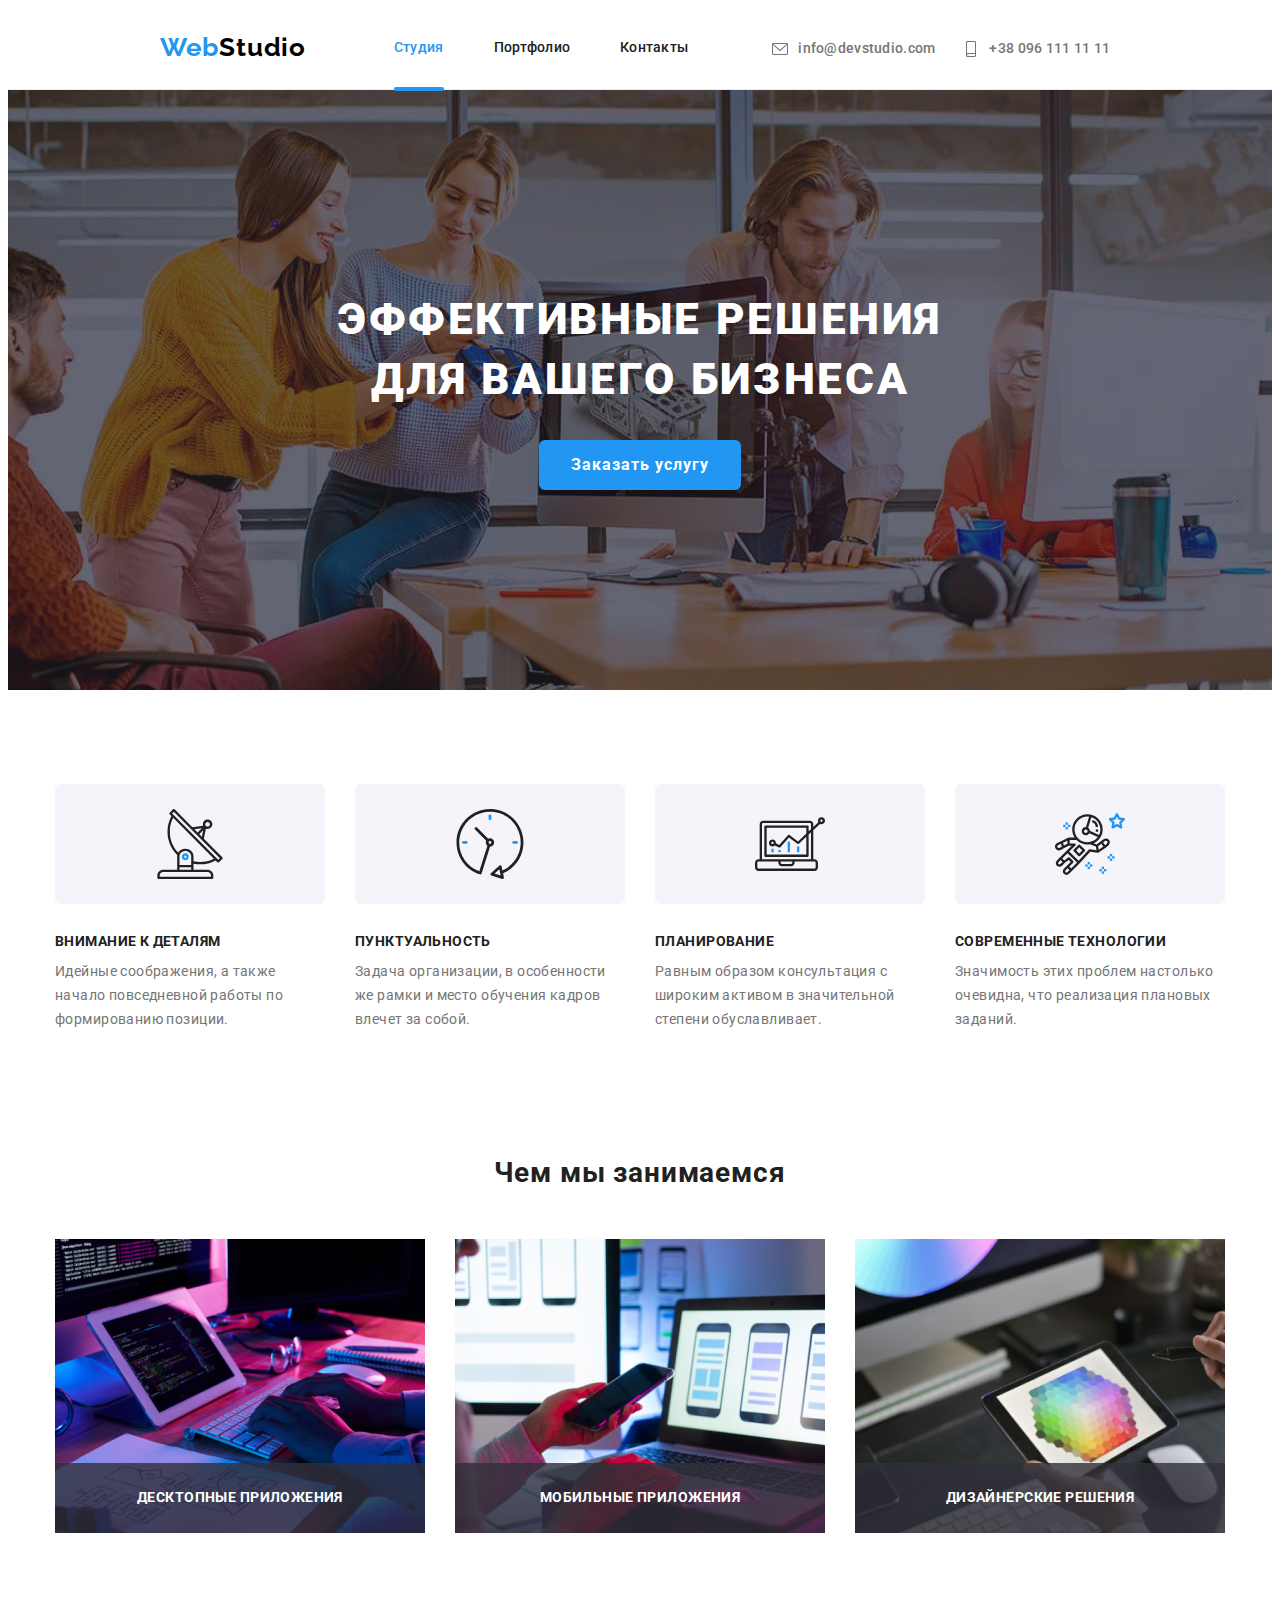
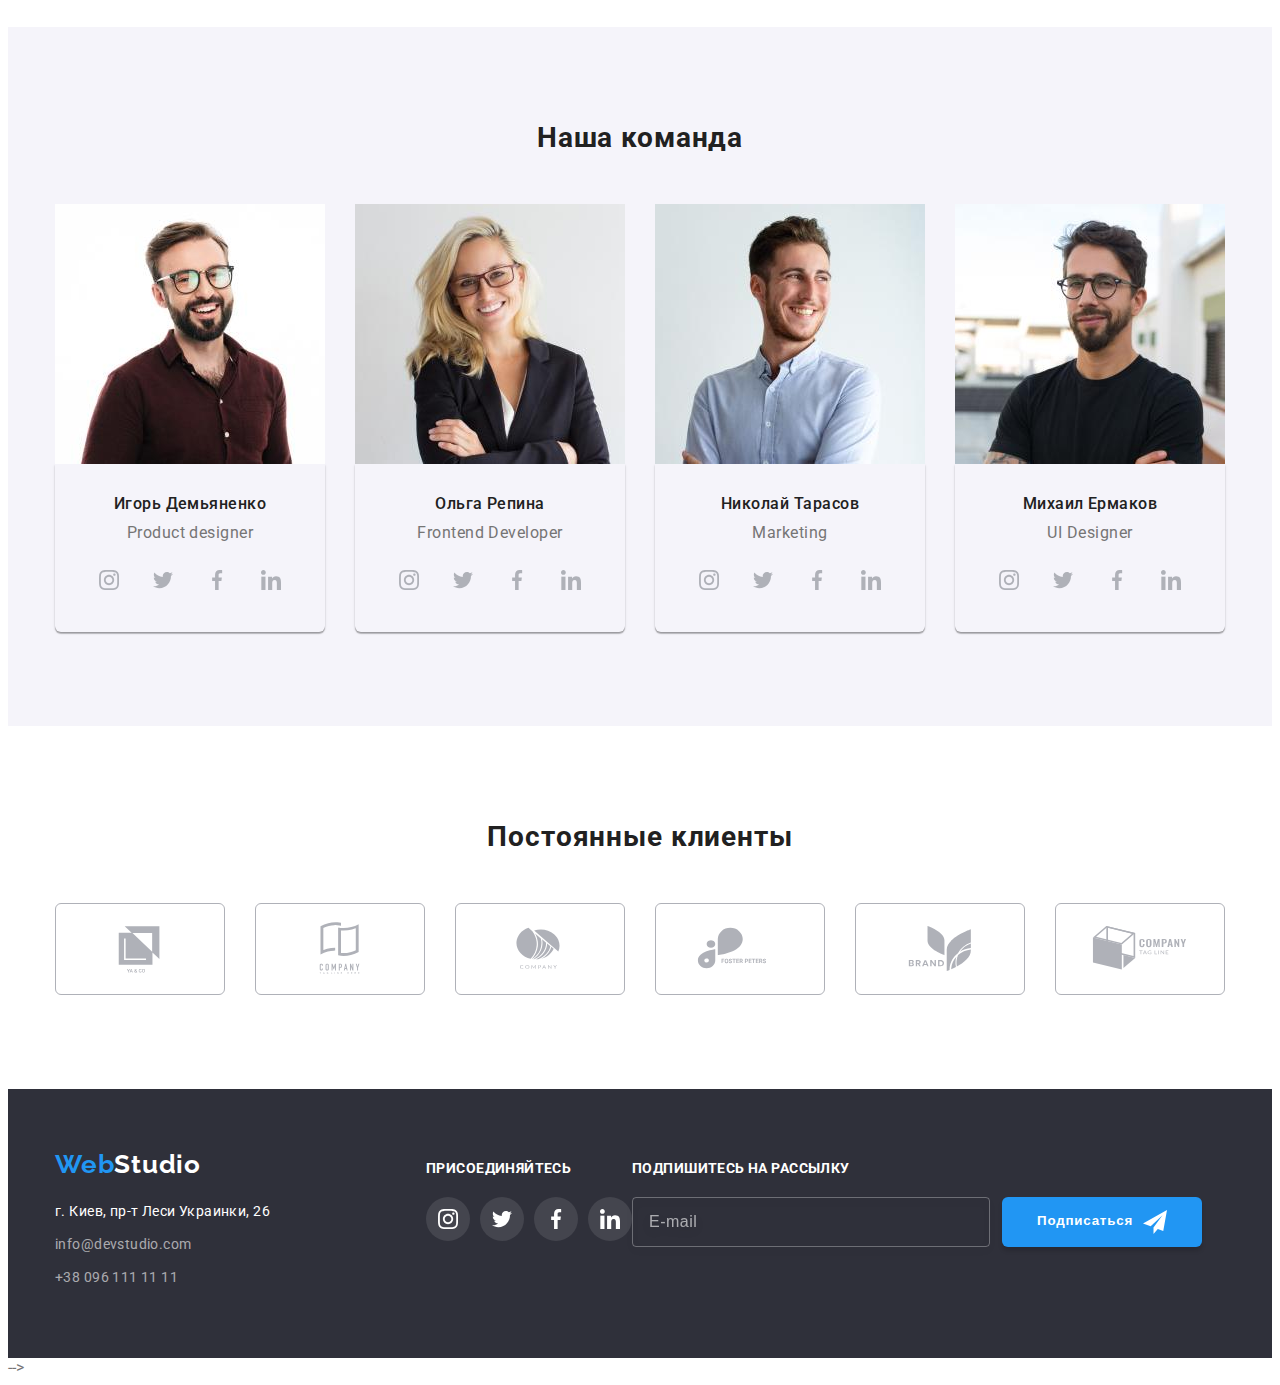
==== index.html @ 28007266 "HW 8" ====
<!DOCTYPE html>
<html lang="ru">

<head>
    <meta charset="UTF-8">
    <meta http-equiv="X-UA-Compatible" content="IE=edge">
    <meta name="viewport" content="width=device-width, initial-scale=1.0">
    
    <link rel="preconnect" href="https://fonts.googleapis.com">
    <link rel="preconnect" href="https://fonts.gstatic.com" crossorigin>
    <link
        href="https://fonts.googleapis.com/css2?family=Raleway:wght@700&family=Roboto:wght@400;500;700;900&display=swap"
        rel="stylesheet">
    <link rel="stylesheet" href="https://cdnjs.cloudflare.com/ajax/libs/modern-normalize/1.1.0/modern-normalize.min.css"
        integrity="sha512-wpPYUAdjBVSE4KJnH1VR1HeZfpl1ub8YT/NKx4PuQ5NmX2tKuGu6U/JRp5y+Y8XG2tV+wKQpNHVUX03MfMFn9Q=="
        crossorigin="anonymous" referrerpolicy="no-referrer" />
    <link rel="stylesheet" href="./css/main.min.css">
    <title>Document</title>
</head>
<body>
    <!--ШАПКА-->
    <header class="header-border">
        <div class="container--mob-header">
            <a href="" class="logo--header logo mobile">Web<span class="logo__studio">Studio</span></a>
            <button class="open-menu-button" type="button">
                <svg class="close-icon" width="40" height="40">
                    <use href="./images/icons.svg#burger-menu"></use>
                </svg></button>
            </button>
            <div class="mob-menu is-hidden">
                <div class="menu-top">
                    <button class="close-menu-button" type="button">
                        <svg class="burger-close" width="40" height="40">
                            <use href="./images/icons.svg#icon-modal-close"></use>
                        </svg></button>
                    <ul class="burger__list">
                        <li class="burger__item">
                            <a href="" class="burger__link">Студия</a>
                        </li>
                        <li class="burger__item">
                            <a href="" class="burger__link">Портфолио</a>
                        </li>
                        <li class="burger__item">
                            <a href="" class="burger__link">Контакты</a>
                        </li>
                    </ul>
                </div>
                <div class="menu-bottom">
                    <ul class="burger__contacts">
                        <li class="">
                            <a href="" class="burger__tel">+38 096 111 11 11</a>
                        </li>
                        <li class="">
                            <a href="" class="burger__mail">info@devstudio.com</a>
                        </li>
                    </ul>
                    <ul class="burger__social__list">
                        <li class="burger__social__item">
                            <a href="" class="burger__social__link">Instagram</a>
                        </li>
                        <li class="burger__social__item">
                            <a href="" class="burger__social__link">Twitter</a>
                        </li>
                        <li class="burger__social__item">
                            <a href="" class="burger__social__link">Facebook</a>
                        </li>
                        <li class="burger__social__item">
                            <a href="" class="burger__social__link">LinkedIn</a>
                        </li>
                    </ul>
                </div>
            </div>
        </div> 
            <div class="container__header">
                <nav class="nav">
                    <a href="" class="logo--header logo">Web<span class="logo__studio">Studio</span></a>
                    <ul class="nav__list">
                        <li class="nav__item">
                            <a href="./index.html" class="nav__link current">Студия</a>
                        </li>
                        <li class="nav__item">
                            <a href="./portfolio.html" class="nav__link">Портфолио</a>
                        </li>
                        <li class="nav__item">
                            <a href="" class="nav__link">Контакты</a>
                        </li>
                    </ul>
                    <div class="nav-right">
                        <ul class="contacts">
                            <li class="contacts__list">
                                <a href="mailto:info@devstudio.com" class="contacts__mail"><svg class="contacts__icon">
                                        <use href="./images/icons.svg#icon-envelope"></use>
                                    </svg>info@devstudio.com
                                </a>
                            <li class="contacts__list"><a href="tel:+380961111111" class="contacts__tel"><svg class="contacts__icon" width="14" height="14">
                                        <use href="./images/icons.svg#icon-smartphone"></use>
                                    </svg>+38 096 111 11 11</a>
                            </li>
                        </ul>
                    </div>
                </nav>
            </div>
           
    </header>
    <main>
        <!--ГЕРОЙ-->
        <section class="hero__section">
            <div class="container">
                <h1 class="hero__title">Эффективные решения
                    для вашего бизнеса</h1>
                <button type="button" class="button__hero button" data-modal-open>Заказать услугу</button>
            </div>
        </section>
        <!--КАК МЫ РАБОТАЕМ-->
        <section class="section">
            <div class="container">
                <h2 class="hidden">Как мы работаем</h2>
                <ul class="features__list">
                    <li class="features__item">
                        <p class="features__icon-block">
                            <svg class="features__icon" width="70" height="70">
                                <use href="./images/icons.svg#icon-antenna-1"></use>
                            </svg>
                        </p>
                        <h3 class="features__title">Внимание к деталям</h3>
                        <p class="features__paragraph">Идейные соображения, а также начало повседневной работы по
                            формированию позиции.
                        </p>
                    </li>
                    <li class="features__item">
                        <p class="features__icon-block">
                            <svg class="features__icon" width="70" height="70">
                                <use href="./images/icons.svg#icon-clock-1"></use>
                            </svg>
                        </p>
                        <h3 class="features__title">Пунктуальность</h3>
                        <p class="features__paragraph">Задача организации, в особенности же рамки и место обучения кадров
                            влечет за
                            собой.</p>
                    </li>
                    <li class="features__item">
                        <p class="features__icon-block">
                            <svg class="features__icon" width="70" height="70">
                                <use href="./images/icons.svg#icon-lap-top"></use>
                            </svg>
                        </p>
                        <h3 class="features__title">Планирование</h3>
                        <p class="features__paragraph">Равным образом консультация с широким активом в значительной
                            степени
                            обуславливает.</p>
                    </li>
                    <li class="features__item">
                        <p class="features__icon-block">
                            <svg class="features__icon" width="70" height="70">
                                <use href="./images/icons.svg#icon-astronaut-1"></use>
                            </svg>
                        </p>
                        <h3 class="features__title">Современные ТЕХНОЛОГИИ</h3>
                        <p class="features__paragraph">Значимость этих проблем настолько очевидна, что реализация
                            плановых заданий.</p>
                    </li>
                </ul>
            </div>
        </section>
        <!--ЧЕМ МЫ ЗАНИМАЕМСЯ-->
        <section class="examples__section">
            <div class="container">
                <h2 class="main__title">Чем мы занимаемся</h2>
                <ul class="examples">
                    <li class="examples__item">
                        <div class="examples__pic-div">
                            <img class="img" width="370" height="294" 
                                src="./images/box1.jpg" alt="Картинка планшета">
                            <div class="examples__overlay">
                                <p class="examples__text">Десктопные приложения</p>
                            </div>
                        </div>
                    </li>
                    <li class="examples__item">
                        <div class="examples__pic-div">
                            <img width="370" height="294" class="img" src="./images/box2.jpg" alt="Картинка ноутбука">
                            <div class="examples__overlay">
                                <p class="examples__text">Мобильные приложения</p>
                            </div>
                        </div>
                    </li>
                    <li class="examples__item">
                        <div class="examples__pic-div">
                            <img width="370" height="294" class="img" src="./images/box3.jpg"
                                alt="Картинка планшета в руках">
                            <div class="examples__overlay">
                                <p class="examples__text">Дизайнерские решения</p>
                            </div>
                        </div>
                    </li>
                </ul>
            </div>
        </section>
        <!--НАША КОМАНДА-->
        <section class="our-team section">
            <div class="container">
                <h2 class="main__title">Наша команда</h2>
                <ul class="team__list">
                    <li class="team-item">
                        <img srcset="./images/team1_1x.jpg 1x, 
                                    ./images/team1_2x.jpg 2x"
                        src="./images/team1_1x.jpg"  alt="Игорь_Демьяненко" width=270 height="260">
                        <div class="border-main">
                            <h3 class="names">Игорь Демьяненко</h3>
                            <p class="responsibilities" lang="en">Product designer</p>
                            <ul class="social-icons__list">
                                <li class="social__item">
                                    <a href="" class="social__link">
                                        <svg class="social__icon" width="20" height="20">
                                            <use href="./images/icons.svg#icon-instagram1"></use>
                                        </svg>
                                    </a>
                                </li>
                                <li class="social__item">
                                    <a href="" class="social__link">
                                        <svg class="social__icon" width="20" height="20">
                                            <use href="./images/icons.svg#icon-twitter-1"></use>
                                        </svg>
                                    </a>
                                </li>
                                <li class="social__item">
                                    <a href="" class="social__link">
                                        <svg class="social__icon" width="20" height="20">
                                            <use href="./images/icons.svg#icon-facebook-1"></use>
                                        </svg>
                                    </a>
                                </li>
                                <li class="social__item">
                                    <a href="" class="social__link">
                                        <svg class="social__icon" width="20" height="20">
                                            <use href="./images/icons.svg#icon-linkedin-1"></use>
                                        </svg>
                                    </a>
                                </li>
                            </ul>
                        </div>
                    </li>
                    <li class="team-item">
                        <img  srcset="./images/team2_1x.jpg 1x, 
                                    ./images/team2_2x.jpg 2x"
                        src="./images/team2_1x.jpg" class="img" alt="Ольга_Репина" width=270 height="260">
                        <div class="border-main">
                            <h3 class="names">Ольга Репина</h3>
                            <p class="responsibilities" lang="en">Frontend Developer</p>
                            <ul class="social-icons__list">
                                <li class="social__item">
                                    <a href="" class="social__link">
                                        <svg class="social__icon" width="20" height="20">
                                            <use href="./images/icons.svg#icon-instagram1"></use>
                                        </svg>
                                    </a>
                                </li>
                                <li class="social__item">
                                    <a href="" class="social__link">
                                        <svg class="social__icon" width="20" height="20">
                                            <use href="./images/icons.svg#icon-twitter-1"></use>
                                        </svg>
                                    </a>
                                </li>
                                <li class="social__item">
                                    <a href="" class="social__link">
                                        <svg class="social__icon" width="20" height="20">
                                            <use href="./images/icons.svg#icon-facebook-1"></use>
                                        </svg>
                                    </a>
                                </li>
                                <li class="social__item">
                                    <a href="" class="social__link">
                                        <svg class="social__icon" width="20" height="20">
                                            <use href="./images/icons.svg#icon-linkedin-1"></use>
                                        </svg>
                                    </a>
                                </li>
                            </ul>
                        </div>
                    </li>
                    <li class="team-item">
                        <img  srcset="./images/team3_1x.jpg 1x, 
                                    ./images/team3_2x.jpg 2x"
                        src="./images/team3_1x.jpg" class="img" alt="Николай_Тарасов" width=270 height="260">
                        <div class="border-main">
                            <h3 class="names">Николай Тарасов</h3>
                            <p class="responsibilities" lang="en">Marketing</p>
                            <ul class="social-icons__list">
                                <li class="social__item">
                                    <a href="" class="social__link">
                                        <svg class="social__icon" width="20" height="20">
                                            <use href="./images/icons.svg#icon-instagram1"></use>
                                        </svg>
                                    </a>
                                </li>
                                <li class="social__item">
                                    <a href="" class="social__link">
                                        <svg class="social__icon" width="20" height="20">
                                            <use href="./images/icons.svg#icon-twitter-1"></use>
                                        </svg>
                                    </a>
                                </li>
                                <li class="social__item">
                                    <a href="" class="social__link">
                                        <svg class="social__icon" width="20" height="20">
                                            <use href="./images/icons.svg#icon-facebook-1"></use>
                                        </svg>
                                    </a>
                                </li>
                                <li class="social__item">
                                    <a href="" class="social__link">
                                        <svg class="social__icon" width="20" height="20">
                                            <use href="./images/icons.svg#icon-linkedin-1"></use>
                                        </svg>
                                    </a>
                                </li>
                            </ul>
                        </div>
                    </li>
                    <li class="team-item">
                        <img  srcset="./images/team4_1x.jpg 1x, 
                                    ./images/team4_2x.jpg 2x"
                        src="./images/team4_1x.jpg" alt="Михаил_Ермаков" width=270 height="260" class="img">
                        <div class="border-main">
                            <h3 class="names">Михаил Ермаков</h3>
                            <p class="responsibilities" lang="en"> UI Designer</p>
                            <ul class="social-icons__list">
                                <li class="social__item">
                                    <a href="" class="social__link">
                                        <svg class="social__icon" width="20" height="20">
                                            <use href="./images/icons.svg#icon-instagram1"></use>
                                        </svg>
                                    </a>
                                </li>
                                <li class="social__item">
                                    <a href="" class="social__link">
                                        <svg class="social__icon" width="20" height="20">
                                            <use href="./images/icons.svg#icon-twitter-1"></use>
                                        </svg>
                                    </a>
                                </li>
                                <li class="social__item">
                                    <a href="" class="social__link">
                                        <svg class="social__icon" width="20" height="20">
                                            <use href="./images/icons.svg#icon-facebook-1"></use>
                                        </svg>
                                    </a>
                                </li>
                                <li class="social__item">
                                    <a href="" class="social__link">
                                        <svg class="social__icon" width="20" height="20">
                                            <use href="./images/icons.svg#icon-linkedin-1"></use>
                                        </svg>
                                    </a>
                                </li>
                            </ul>
                        </div>
                    </li>
                </ul>
            </div>
        </section>
        <section class="section">
            <div class="container">
                <h2 class="main__title">Постоянные клиенты</h2>
                <ul class="clients">
                    <li class="clients__item">
                        <a href="" class="clients__link">
                            <svg class="social__icon" width="106" height="60">
                                <use href="./images/icons.svg#icon-logo1"></use>
                            </svg>
                        </a>
                    </li>
                    <li class="clients__item">
                        <a href="" class="clients__link">
                            <svg class="social__icon" width="106" height="60">
                                <use href="./images/icons.svg#icon-logo2"></use>
                            </svg>
                        </a>
                    </li>
                    <li class="clients__item">
                        <a href="" class="clients__link">
                            <svg class="social__icon" width="106" height="60">
                                <use href="./images/icons.svg#icon-logo3"></use>
                            </svg>
                        </a>
                    </li>
                    <li class="clients__item">
                        <a href="" class="clients__link">
                            <svg class="social__icon" width="106" height="60">
                                <use href="./images/icons.svg#icon-logo4"></use>
                            </svg>
                        </a>
                    </li>
                    <li class="clients__item">
                        <a href="" class="clients__link">
                            <svg class="social__icon" width="106" height="60">
                                <use href="./images/icons.svg#icon-logo5"></use>
                            </svg>
                        </a>
                    </li>
                    <li class="clients__item">
                        <a href="" class="clients__link">
                            <svg class="social__icon" width="106" height="60">
                                <use href="./images/icons.svg#icon-logo6"></use>
                            </svg>
                        </a>
                    </li>
                </ul>
            </div>
        </section>
            
    </main>
    <!--ПОДВАЛ-->
    <footer class="footer ">
        <section class="container--footer container">
            <div class="footer__wrap--all">
                <div class="footer__wrap--left">
                    <div class="container-footer-left">
                        <a href="" class="logo logo-foot-main">Web<span class="logo__studio--footer ">Studio</span></a>
                        <address>
                            <ul>
                                <li class="contacts--footer"><a href="https://goo.gl/maps/7hmKTm9yFbBLXRid7" class="address">г.
                                        Киев, пр-т Леси Украинки,
                                        26</a></li>
                                <li class="contacts--footer"><a href="mailto:info@devstudio.com"
                                        class="contacts__link--footer">info@devstudio.com</a><br></li>
                                <li class="contacts--footer"><a href="tel:+380961111111" class="contacts__link--footer">+38 096 111 11
                                        11</a></li>
                            </ul>
                        </address>
                    </div>
                    <div class="container-footer-socials">
                        <p class="footer__join">Присоединяйтесь</p>
                        <ul class="social-icons__list">
                            <li class="social__item">
                                <a href="" class="social__link social__link--footer">
                                    <svg class="social__icon" width="20" height="20">
                                        <use href="./images/icons.svg#icon-instagram1"></use>
                                    </svg>
                                </a>
                            </li>
                            <li class="social__item">
                                <a href="" class="social__link social__link--footer">
                                    <svg class="social__icon" width="20" height="20">
                                        <use href="./images/icons.svg#icon-twitter-1"></use>
                                    </svg>
                                </a>
                            </li>
                            <li class="social__item">
                                <a href="" class="social__link social__link--footer">
                                    <svg class="social__icon" width="20" height="20">
                                        <use href="./images/icons.svg#icon-facebook-1"></use>
                                    </svg>
                                </a>
                            </li>
                            <li class="social__item">
                                <a href="" class="social__link social__link--footer">
                                    <svg class="social__icon" width="20" height="20">
                                        <use href="./images/icons.svg#icon-linkedin-1"></use>
                                    </svg>
                                </a>
                            </li>
                        </ul>
                    </div>
                </div>
                <div class="subscribe">
                    <p class="footer__join">Подпишитесь на рассылку</p>
                    <div class="subscribe__wrap">
                        <label for="subscribe-mail" class="subscribe-label"></label>
                        <form action="#" class="subscribe-form">
                            <input type="email" class="subscribe__input" name="subscribe-mail" placeholder="E-mail">
                        </form>
                        <button type="submit" class="button--subscribe">Подписаться<svg class="subscribe__icon" width="24" height="24">
                                <use href="./images/icons.svg#icon-plane"></use>
                            </svg></button>
                    </div>
                </div>
            </div>
        </section>
    </footer>
                                                <!-- MODAL WINDOW -->
    <!-- <div class="backdrop is-hidden" data-modal>
        <div class="modal">
            <button type="button" class="modal-close" data-modal-close>
                <svg class="close-icon" width="18" height="18">
                    <use href="./images/icons.svg#icon-modal-close"></use>
                </svg>  
            </button>
            <p class="modal__title">Оставьте свои данные, мы вам перезвоним</p>
            <form action="#" class="modal-form">
                <div class="form-field">
                    <label for="user-name" class="form__input__text">Имя</label>
                    <div class="form__input-wrap">
                        <input type="text" name="user-name" class="form__input" id="user-name">
                        <svg class="form__icon-name" width="18" height="18">
                            <use href="./images/icons.svg#icon-person"></use>
                        </svg>
                    </div>
                </div>
                <div class="form-field">
                    <label for="user-mail" class="form__input__text">Телефон</label>
                    <div class="form__input-wrap">
                        <input type="text" name="user-mail" class="form__input" id="user-mail">
                        <svg class="form__icon-name" width="18" height="18">
                            <use href="./images/icons.svg#icon-phone"></use>
                        </svg>
                    </div>
                </div>
                <div class="form-field">
                    <label for="user-tel" class="form__input__text">Почта</label>
                    <div class="form__input-wrap">
                        <input type="tel" name="user-tel" class="form__input" id="user-tel">
                        <svg class="form__icon-name" width="18" height="18">
                            <use href="./images/icons.svg#icon-mail"></use>
                        </svg>
                    </div>
                </div>
                <div class="comments">
                    <label for="user-text" class="form__input__text">Комментарий</label>
                    <textarea name="user-text" placeholder="Введите текст" class="form__textarea" id="user-text"></textarea>
                </div>
                    <div class="checkbox__wrap">
                        <input type="checkbox" name="terms & conditions" id="checkbox" class="checkbox">
                        <label for="checkbox" class="checkbox__text"><span>
                            <svg class="icon-checked" width="16" height="15">
                                <use href="./images/icons.svg#checked-vectr"></use>
                            </svg>
                        </span>Соглашаюсь с рассылкой и принимаю &nbsp;<a href="" class="checkbox__link">Условия договора</a>
                        </label>
                    </div>
                <button type="submit" class="button button--modal">Отправить</button>
            </form>
        </div>
    </div>
    <script src="./js/modal.js"></script> -->
    <script src="./js/menu.js"></script> -->
</body>
</html>
---- css/main.min.css ----
:root{--primary-text-color: #757575;--secondary-text-color: #212121;--accent-text-color: #2196f3;--title-text-color: #ffffff;--bgc-portfolio-cards: rgba(33, 150, 243, 0.9);--overlay-bgc: rgba(47, 48, 58, 0.8);--secondary-background-color: #f5f4fa;--third-background-color: #2f303a;--icon-fill-main: #afb1b8;--cubic-bezier: cubic-bezier(0.4, 0, 0.2, 1);--box-shadow: 0px 4px 4px rgba(0, 0, 0, 0.25);--box-shadow-long: 0px 1px 3px rgba(0, 0, 0, 0.12), 0px 1px 1px rgba(0, 0, 0, 0.14), 0px 2px 1px rgba(0, 0, 0, 0.2);--box-shadow-pf-card: 0px 1px 1px rgba(0, 0, 0, 0.12), 0px 4px 4px rgba(0, 0, 0, 0.06), 1px 4px 6px rgba(0, 0, 0, 0.16);--transition-time: 250ms}html{box-sizing:border-box}*,*::before,*::after{box-sizing:inherit}.list{list-style:none;text-decoration:none}h1,h2,h3,h4,h5,h6,p{margin:0 0}ul{margin:0;padding:0;list-style:none}.button{cursor:pointer}img{display:block;width:100%;height:auto}address{font-style:normal;text-decoration:none}.hidden{position:absolute;width:1px;height:1px;margin:-1px;border:0;padding:0;white-space:nowrap;-webkit-clip-path:inset(100%);clip-path:inset(100%);clip:rect(0 0 0 0);overflow:hidden}body{font-family:"roboto",sans-serif;background-color:var(--background-color);color:var(--primary-text-color)}@media screen and (min-width: 320px)and (max-width: 1199px){.section{padding:60px 0}}@media screen and (min-width: 1200px){.section{padding-top:94px;padding-bottom:94px}}.current{color:var(--accent-text-color)}.current::after{content:"";width:100%;height:4px;position:absolute;background-color:var(--accent-text-color);border-radius:5px;left:0;bottom:-3px}.border-main{padding:30px 32px;background-color:var(--background-color);border-radius:0 0 6px 6px;box-shadow:var(--box-shadow-long)}.is-hidden{visibility:hidden;opacity:0;pointer-events:none}.main__title{font-size:28px;line-height:33px;letter-spacing:.03em;font-weight:700;margin-bottom:50px;color:var(--secondary-text-color);text-align:center}.logo{display:inline-block;margin-left:0px;color:var(--accent-text-color);text-decoration:none;font-family:Raleway;font-size:26px;line-height:1.19;letter-spacing:.03em;font-weight:700}@media screen and (min-width: 320px)and (max-width: 1200px){.logo{font-size:24px;line-height:1.16;letter-spacing:.03em;font-weight:700}}.logo-studio{color:#000;transition:color var(--transition-time) var(--cubic-bezier)}.logo--header{padding-top:24px;padding-bottom:25px;margin-right:88px}.logo__studio{color:#000;transition:color var(--transition-time) var(--cubic-bezier)}.logo__studio:hover,.logo__studio:active{color:var(--accent-text-color)}.logo__studio--footer{color:var(--title-text-color);transition:color var(--transition-time) var(--cubic-bezier)}.logo__studio--footer:hover,.logo__studio--footer:focus{color:var(--accent-text-color)}.logo-foot-main{margin-bottom:20px}.container,.container--footer{margin:0 auto;padding:0 15px}@media screen and (min-width: 320px)and (max-width: 767px){.container,.container--footer{width:100%}}@media screen and (min-width: 480px){.container,.container--footer{width:480px}}@media screen and (min-width: 768px)and (max-width: 1199px){.container,.container--footer{width:738px}}@media screen and (min-width: 1200px){.container,.container--footer{width:1200px}}@media screen and (min-width: 1200px){.container--footer{display:flex;align-items:baseline;margin:0 auto;text-align:baseline}}.container--mob-header{padding:0 15px;display:flex;justify-content:space-between}@media screen and (min-width: 767px){.container--mob-header{display:none}}.container__header{padding:0 15px}@media screen and (min-width: 320px){.container__header{width:100%}}@media screen and (min-width: 768px){.container__header{width:738px}}@media screen and (min-width: 1200px){.container__header{width:1200px}}.button{display:inline-block;font-family:inherit;font-size:16px;display:flex;align-items:center;text-align:center;letter-spacing:.06em;border:none}.button__hero{border-radius:6px;font-weight:700;line-height:1.87;padding:10px 32px;display:inline-block;text-align:center;color:var(--title-text-color);background-color:var(--accent-text-color);box-shadow:0px 4px 4px rgba(0,0,0,.15)}.button__filter{border-radius:4px;color:var(--secondary-text-color);background-color:var(--secondary-background-color);font-weight:500;font-size:16px;line-height:1.62;text-align:center;letter-spacing:.03em;padding:6px 22px;width:auto;transition:color var(--transition-time) var(--cubic-bezier),background-color var(--transition-time) var(--cubic-bezier),box-shadow var(--transition-time) var(--cubic-bezier)}.button__filter:hover,.button__filter:focus{color:var(--title-text-color);background-color:var(--accent-text-color);box-shadow:var(--box-shadow)}.filter__current{color:var(--title-text-color);background-color:var(--accent-text-color);box-shadow:var(--box-shadow)}.filter__margins{margin-left:8px}.filter__margins:first-child{margin-left:0}.btn{display:inline-block}.button--modal{display:block;margin:0 auto;border-radius:6px;font-weight:700;line-height:1.87;padding:10px 54px;color:var(--title-text-color);background-color:var(--accent-text-color);box-shadow:0px 4px 4px rgba(0,0,0,.15)}.button--subscribe{display:flex;justify-content:center;align-items:center;cursor:pointer;width:200px;height:50px;border-radius:6px;font-weight:700;line-height:1.87;padding:auto auto;vertical-align:center;color:var(--title-text-color);background-color:var(--accent-text-color);letter-spacing:.06em;border:none;box-shadow:0px 4px 4px rgba(0,0,0,.15)}@media screen and (min-width: 320px)and (max-width: 1199px){.button--subscribe{margin:0 auto}}.close-menu-button{position:absolute;top:14px;right:14px;width:40px;height:40px;border:none;background-color:transparent;display:flex;align-items:center;justify-content:center;transition:fill var(--transition-time) var(--cubic-bezier)}.close-menu-button:hover,.close-menu-button:focus{fill:var(--accent-text-color);cursor:pointer}.open-menu-button{margin-left:auto;border:none;background-color:transparent}@media screen and (min-width: 767px){.open-menu-button{display:none}}.open-menu-button :hover,.open-menu-button :focus{fill:var(--accent-text-color);cursor:pointer}.social-icons__list{display:flex;justify-content:center}.social__item{width:44px;height:44px}.social__item+.social__item{margin-left:10px}.social__icon{fill:currentColor}.social__link{width:100%;height:100%;border-radius:50%;display:flex;align-items:center;justify-content:center;color:var(--icon-fill-main);transition:color var(--transition-time) var(--cubic-bezier),background-color var(--transition-time) var(--cubic-bezier)}.social__link:hover,.social__link:focus{background-color:var(--accent-text-color);color:var(--title-text-color)}.social__link--footer{color:var(--title-text-color);background-color:rgba(255,255,255,.1)}@media screen and (min-width: 1200px){.contacts{display:flex;align-items:center}}.contacts__list{display:flex;flex-direction:row}.contacts__mail,.contacts__tel{font-size:14px;line-height:1.16;letter-spacing:.02em;font-weight:500;color:var(--primary-text-color);text-decoration:none;transition:color var(--transition-time) var(--cubic-bezier)}.contacts__mail:hover,.contacts__mail:focus,.contacts__tel:hover,.contacts__tel:focus{color:var(--accent-text-color)}.contacts__mail{padding-bottom:10px;padding-top:20px}@media screen and (min-width: 1200px){.contacts__mail{padding:32px 0;margin-right:30px}}.contacts__tel{padding-bottom:18px;margin-left:-2px}@media screen and (min-width: 1200px){.contacts__tel{padding:32px 0;margin-right:10px;padding:32px 0}}.contacts__icon{width:16px;height:16px;display:inline-block;vertical-align:middle;fill:currentColor;margin-right:10px}.contacts__link--footer{display:inline-block;font-weight:400;color:rgba(255,255,255,.6);font-size:14px;line-height:1.71;letter-spacing:.03em;text-decoration:none;transition:color var(--transition-time) var(--cubic-bezier)}.contacts__link--footer:hover,.contacts__link--footer:focus{color:var(--accent-text-color)}@media screen and (min-width: 320px)and (max-width: 1199px){.contacts__link--footer{margin-bottom:8px}}@media screen and (min-width: 1200px){.contacts--footer{max-width:231px;margin-bottom:9px}.contacts--footer :last-child{margin-bottom:0}}.form-field{margin-bottom:10px}.form__input-wrap{position:relative}.form__input{padding-left:42px;width:100%;height:40px;outline:none;border:1px solid rgba(33,33,33,.2);border-radius:4px;background-color:transparent;transition:border-color var(--transition-time) var(--cubic-bezier)}.form__input:focus,.form__input:hover{border-color:var(--accent-text-color);cursor:pointer}.form__input:focus+.form__icon-name,.form__input:hover+.form__icon-name{fill:var(--accent-text-color)}.form__icon-name{position:absolute;top:50%;transform:translateY(-50%);left:12px;transition:fill var(--transition-time) var(--cubic-bezier)}.form__input__text{display:block;margin-bottom:4px;color:var(--primary-text-color);font-size:12px;line-height:1.16;letter-spacing:.01em}.form__textarea{width:100%;height:120px;outline:none;border:1px solid rgba(33,33,33,.2);border-radius:4px;padding:12px 16px;resize:none;background-color:transparent;transition:border-color var(--transition-time) var(--cubic-bezier)}.form__textarea:focus,.form__textarea:hover{border-color:var(--accent-text-color);cursor:pointer}.form__textarea::-moz-placeholder{color:rgba(117,117,117,.5);font-size:12px;line-height:1.16;letter-spacing:.01em;color:rgba(117,117,117,.5)}.form__textarea:-ms-input-placeholder{color:rgba(117,117,117,.5);font-size:12px;line-height:1.16;letter-spacing:.01em;color:rgba(117,117,117,.5)}.form__textarea::placeholder{color:rgba(117,117,117,.5);font-size:12px;line-height:1.16;letter-spacing:.01em;color:rgba(117,117,117,.5)}.nav{display:flex;justify-content:center;font-size:14px;line-height:1.14;letter-spacing:.02em;font-weight:500}@media screen and (max-width: 768px){.nav{display:none}}.header-border{border-bottom:1px solid #ececec}@media screen and (min-width: 767px){.header-border{display:flex;justify-content:center}}.nav__list{display:flex;padding-left:0px}.nav__item{color:var(--secondary-text-color);margin-right:50px}.nav__item:last-child{margin-right:0}.nav__item:hover,.nav__item:focus{color:var(--accent-text-color)}.nav__link{position:relative;display:inline-block;padding-top:32px;padding-bottom:32px;color:var(--secondary-text-color);text-decoration:none;transition:color var(--transition-time) var(--cubic-bezier)}.nav__link:hover,.nav__link:focus{color:var(--accent-text-color)}.nav__link.current{color:var(--accent-text-color)}@media screen and (min-width: 767px){.logo--header.logo.mobile{display:none}}.nav-right{margin-left:84px;min-width:-webkit-fit-content;min-width:-moz-fit-content;min-width:fit-content}.hero__section{margin:0 auto;text-align:center;background-repeat:no-repeat;background-size:cover;background-position:center;background-color:var(--third-background-color)}@media screen and (min-width: 320px){.hero__section{background-image:linear-gradient(rgba(47, 48, 58, 0.4), rgba(47, 48, 58, 0.4)),url(/images/hero-mob-1x.jpg);padding-top:118px;padding-bottom:118px}}@media screen and (min-width: 768px){.hero__section{background-image:linear-gradient(rgba(47, 48, 58, 0.4), rgba(47, 48, 58, 0.4)),url(/images/hero-tab-1x.jpg);padding-top:118px;padding-bottom:118px}}@media screen and (min-width: 1200px){.hero__section{background-image:linear-gradient(rgba(47, 48, 58, 0.4), rgba(47, 48, 58, 0.4)),url(/images/hero-picture.jpg);max-width:1600px;padding-top:200px;padding-bottom:200px}}.hero__title{display:block;margin-top:0;margin-bottom:30px;margin-right:auto;margin-left:auto;text-align:center;color:var(--title-text-color);text-transform:uppercase}@media screen and (min-width: 320px){.hero__title{font-size:26px;line-height:1.61;letter-spacing:.06em;font-weight:900;max-width:360px}}@media screen and (min-width: 1200px){.hero__title{font-size:44px;line-height:1.36;letter-spacing:.06em;font-weight:900;max-width:696px}}.examples__section{padding-bottom:94px}@media screen and (max-width: 1199px){.examples__section{display:none}}.examples{display:flex;padding-left:0}.examples__item{margin-left:30px}.examples__item:first-child{margin-left:0}.examples__pic-div{position:relative;overflow:hidden}.examples__overlay{position:absolute;bottom:0;display:flex;width:100%;height:70px;justify-content:center;align-items:center;background-color:var(--overlay-bgc)}.examples__text{color:var(--title-text-color);font-weight:700;font-size:14px;line-height:1.14;text-align:center;letter-spacing:.03em;text-transform:uppercase}.footer{padding-top:60px;padding-bottom:60px;background-color:var(--third-background-color)}.container-footer-left{text-align:center;display:block;min-width:231px}@media screen and (min-width: 320px)and (max-width: 1199px){.container-footer-left{margin-bottom:60px}}@media screen and (min-width: 1200px){.container-footer-left{margin-right:70px;text-align:left}}.address{display:inline-block;text-decoration:none;font-style:normal;font-weight:400;color:var(--title-text-color);font-size:14px;line-height:1.71;letter-spacing:.03em;transition:color var(--transition-time) var(--cubic-bezier)}.address:hover,.address:focus{color:var(--accent-text-color)}@media screen and (min-width: 320px){.address{margin-bottom:8px}}.footer__join{text-align:center;margin-bottom:20px;color:var(--title-text-color);font-weight:700;font-size:14px;line-height:1.14;letter-spacing:.03em;text-transform:uppercase}@media screen and (min-width: 1200px){.footer__join{text-align:left}}@media screen and (min-width: 768px){.footer__wrap--left{display:flex;align-items:baseline;justify-content:space-around}}@media screen and (min-width: 1200px){.footer__wrap--left{justify-content:space-between}}@media screen and (min-width: 1200px){.footer__wrap--all{display:flex;justify-content:space-between;align-items:baseline}}@media screen and (min-width: 320px)and (max-width: 1199px){.container-footer-socials{margin-bottom:60px}}@media screen and (min-width: 1200px){.container-footer-socials{height:80px;margin-left:70px}}.features__list{margin-bottom:-30px;margin:0 auto}@media screen and (min-width: 768px){.features__list{display:flex;justify-content:center;flex-wrap:wrap;margin-left:-30px}}.features__list .features__item{margin-bottom:30px}@media screen and (min-width: 768px){.features__list .features__item{width:calc(100% / 2 - 30px);margin-left:30px}}@media screen and (min-width: 1200px){.features__list .features__item{width:calc(100% / 4 - 30px)}}.features__list .features__item+.features__list .features__item{margin-left:30px}.features__icon-block{margin-right:auto;margin-left:auto;margin-bottom:30px;display:flex;background-color:var(--secondary-background-color);width:100%;height:120px;align-items:center;justify-content:center;border-radius:6px}.features__icon{display:inline-block;justify-content:center;align-items:center}.features__title{margin-bottom:10px;display:flex;color:var(--secondary-text-color);margin-bottom:10px;font-size:14px;line-height:1.14;letter-spacing:.03em;font-weight:700;text-transform:uppercase}.features__paragraph{display:inline-block;min-width:270px;font-size:14px;line-height:1.71;letter-spacing:.03em;font-weight:400}.our-team{background-color:var(--secondary-background-color)}.team__list{margin-bottom:-30px}@media screen and (min-width: 768px){.team__list{display:flex;justify-content:center;align-items:center;flex-wrap:wrap;margin-left:-30px}}.team-item{margin-bottom:30px}@media screen and (min-width: 768px){.team-item{width:calc(100% / 2 - 30px);margin-left:30px}}@media screen and (min-width: 1200px){.team-item{width:calc(100% / 4 - 30px)}.team-item+.team-item{margin-left:30px}}.div-team{background-color:var(--title-text-color)}.names{font-size:16px;line-height:1.19;letter-spacing:.03em;font-weight:500;color:var(--secondary-text-color);text-align:center;margin-bottom:10px}.responsibilities{font-size:16px;line-height:1.19;letter-spacing:.03em;font-weight:400;text-align:center;margin-bottom:16px}.team-icons-item+.team-icons-item{margin-left:10px}.clients{display:flex}@media screen and (min-width: 320px){.clients{flex-wrap:wrap;margin:-15px}}@media screen and (min-width: 1200px){.clients{justify-items:center}}.clients__item{height:92px}@media screen and (min-width: 320px){.clients__item{width:210px;margin:15px;width:calc(100% / 2 - 30px)}}@media screen and (min-width: 768px){.clients__item{width:226px;width:calc(100% / 3 - 30px)}}@media screen and (min-width: 1200px){.clients__item{width:170px;width:calc(100% / 6 - 30px)}}.clients__item .clients__link{width:100%;height:100%;border-radius:6px;display:flex;align-items:center;justify-content:center;color:var(--icon-fill-main);border:1px solid var(--icon-fill-main);transition:color var(--transition-time) var(--cubic-bezier),border-color var(--transition-time) var(--cubic-bezier)}.clients__item .clients__link:hover,.clients__item .clients__link:focus{color:var(--accent-text-color);border:1px solid var(--accent-text-color)}@media screen and (min-width: 1200px){.subscribe{margin-left:auto;justify-content:flex-end}}@media screen and (min-width: 1200px){.subscribe__wrap{display:flex}}.subscribe__input{display:block;width:100%;height:50px;padding:15px 16px;background-color:transparent;border:1px solid rgba(255,255,255,.3);border-radius:4px;background-color:transparent;font-size:16px;line-height:1.25;align-items:center;letter-spacing:.03em;color:rgba(255,255,255,.6);filter:drop-shadow(0px 4px 4px rgba(0, 0, 0, 0.15))}.subscribe__input::-moz-placeholder{font-size:16px;line-height:1.25;align-items:center;letter-spacing:.03em;color:rgba(255,255,255,.6)}.subscribe__input:-ms-input-placeholder{font-size:16px;line-height:1.25;align-items:center;letter-spacing:.03em;color:rgba(255,255,255,.6)}.subscribe__input::placeholder{font-size:16px;line-height:1.25;align-items:center;letter-spacing:.03em;color:rgba(255,255,255,.6)}@media screen and (min-width: 320px)and (max-width: 1199px){.subscribe__input{margin-bottom:30px;margin-left:auto;margin-right:auto}}@media screen and (min-width: 480px){.subscribe__input{width:450px}}@media screen and (min-width: 1200px){.subscribe__input{width:358px;height:50px;padding:15px 16px;margin-right:12px}}.subscribe__icon{margin-left:10px}.ul-filter{display:flex;justify-content:center;margin-bottom:50px}.portfolio__border{border-bottom:1px solid #ececec;border-right:1px solid #ececec;border-left:1px solid #ececec;padding:20px 24px}.portfolio__link{text-decoration:none;display:block;transition:box-shadow var(--transition-time) var(--cubic-bezier)}.portfolio__link:hover,.portfolio__link:focus{box-shadow:var(--box-shadow-pf-card)}.portfolio__link:hover .overlay,.portfolio__link:focus .overlay{transform:translateY(-100%)}.portfolio__pic-div{position:relative;overflow:hidden}.portfolio__title{color:var(--secondary-text-color);font-weight:700;font-size:18px;line-height:2;letter-spacing:.06em;margin-top:0;margin-bottom:4px}.portfolio__paragraph{color:var(--primary-text-color);font-size:16px;line-height:1.87;letter-spacing:.03em}.portfolio__overlay-text{color:var(--title-text-color);font-size:18px;line-height:1.56;letter-spacing:.03em}.overlay{position:absolute;width:100%;height:100%;padding:63px 24px;background-color:var(--bgc-portfolio-cards);transition:transform var(--transition-time) var(--cubic-bezier);overflow:auto}.portfolio__container{display:flex;flex-wrap:wrap;padding-left:0}.portfolio__flex-item{width:370px;margin-right:30px;margin-bottom:30px}.portfolio__flex-item:nth-child(3n){margin-right:0}.portfolio__flex-item:nth-last-child(-n+3){margin-bottom:0}.backdrop{position:fixed;top:0;left:0;width:100vw;height:100vh;background-color:rgba(0,0,0,.2);transition:opacity var(--transition-time) var(--cubic-bezier),visibility var(--transition-time) var(--cubic-bezier)}.backdrop.is-hidden .modal{transform:translate(-50%, -50%) scale(1.5)}.modal{position:absolute;top:50%;left:50%;transform:translate(-50%, -50%) scale(1);width:528px;min-height:581px;padding:40px;box-shadow:0px 1px 3px rgba(0,0,0,.12),0px 1px 1px rgba(0,0,0,.14),0px 2px 1px rgba(0,0,0,.2);border-radius:4px;background-color:#fff;transition:transform 250ms}.modal__title{margin-bottom:12px;font-size:20px;line-height:1.15;letter-spacing:.03em;font-weight:700;color:var(--secondary-text-color);text-align:center}.checkbox{-webkit-appearance:none;-moz-appearance:none;appearance:none;position:absolute}.checkbox:checked+.checkbox__text span{background-color:var(--accent-text-color);background-position:center;background-origin:border-box;background-size:cover;border:none}.checkbox:checked+.checkbox__text .icon-checked{fill:var(--background-color)}.checkbox:focus+.checkbox__text .icon-checked{border:3px solid var(--accent-text-color)}.checkbox__link{-webkit-text-decoration-skip-ink:none;text-decoration-skip-ink:none;font-size:14px;line-height:1.71;color:var(--accent-text-color);letter-spacing:.03em}.checkbox__link:focus span{border:3px solid}.checkbox__text{display:flex;justify-content:center;align-items:center;font-size:14px;line-height:1.71;letter-spacing:.03em;transition:border-color var(--transition-time) var(--cubic-bezier)}.checkbox__text:hover{cursor:pointer}.checkbox__text:hover span,.checkbox__text:focus span{cursor:pointer;border:3px solid;border-color:var(--accent-text-color)}.checkbox__text span{width:16px;height:15px;margin-right:11px;border:2px solid var(--secondary-text-color);border-radius:2px;display:flex;justify-content:center;align-items:center;transition:background-color var(--transition-time) var(--cubic-bezier),border-color var(--transition-time) var(--cubic-bezier)}.icon-checked{fill:transparent;transition:fill var(--transition-time) var(--cubic-bezier)}.comments{margin-bottom:20px}.checkbox__wrap{display:flex;align-items:center;justify-content:center;margin-bottom:30px}.modal-close{position:absolute;top:14px;right:14px;width:30px;height:30px;background-color:transparent;border:1px solid rgba(0,0,0,.1);border-radius:50%;display:flex;align-items:center;justify-content:center;transition:fill var(--transition-time) var(--cubic-bezier)}.modal-close:hover,.modal-close:focus{fill:var(--accent-text-color);cursor:pointer}.mob-menu{position:fixed;background-color:#fff;width:100vw;height:100%;top:0;left:0;padding-left:40px;display:flex;flex-direction:column;justify-content:space-between}@media screen and (min-width: 767px){.mob-menu{display:none}}.burger__list{margin-top:48px}.burger__item{margin-bottom:32px}.burger__item:last-child{margin-bottom:0}.burger__link{display:inline-block;color:var(--secondary-text-color);text-decoration:none;font-size:40px;line-height:1.17;letter-spacing:.02em;font-weight:500}.burger__link:hover,.burger__link:focus{color:var(--accent-text-color)}.burger__contacts{margin-bottom:64px}.burger__tel{display:block;font-size:34px;line-height:1.18;letter-spacing:.02em;font-weight:500;text-decoration:none;color:var(--accent-text-color);padding-bottom:32px}.burger__mail{display:block;font-size:24px;line-height:1.16;letter-spacing:.02em;font-weight:500;text-decoration:none;color:var(--primary-text-color)}.burger__social__list{display:flex}.burger__social__item{padding-left:10px}.burger__social__item+.burger__social__item{margin-left:10px;border-left:2px solid rgba(33,33,33,.2)}.burger__social__item:first-child{padding-left:0}.burger__social__link{font-size:18px;line-height:1.2;letter-spacing:.02em;font-weight:500;text-decoration:none;color:var(--accent-text-color)}/*# sourceMappingURL=main.min.css.map */
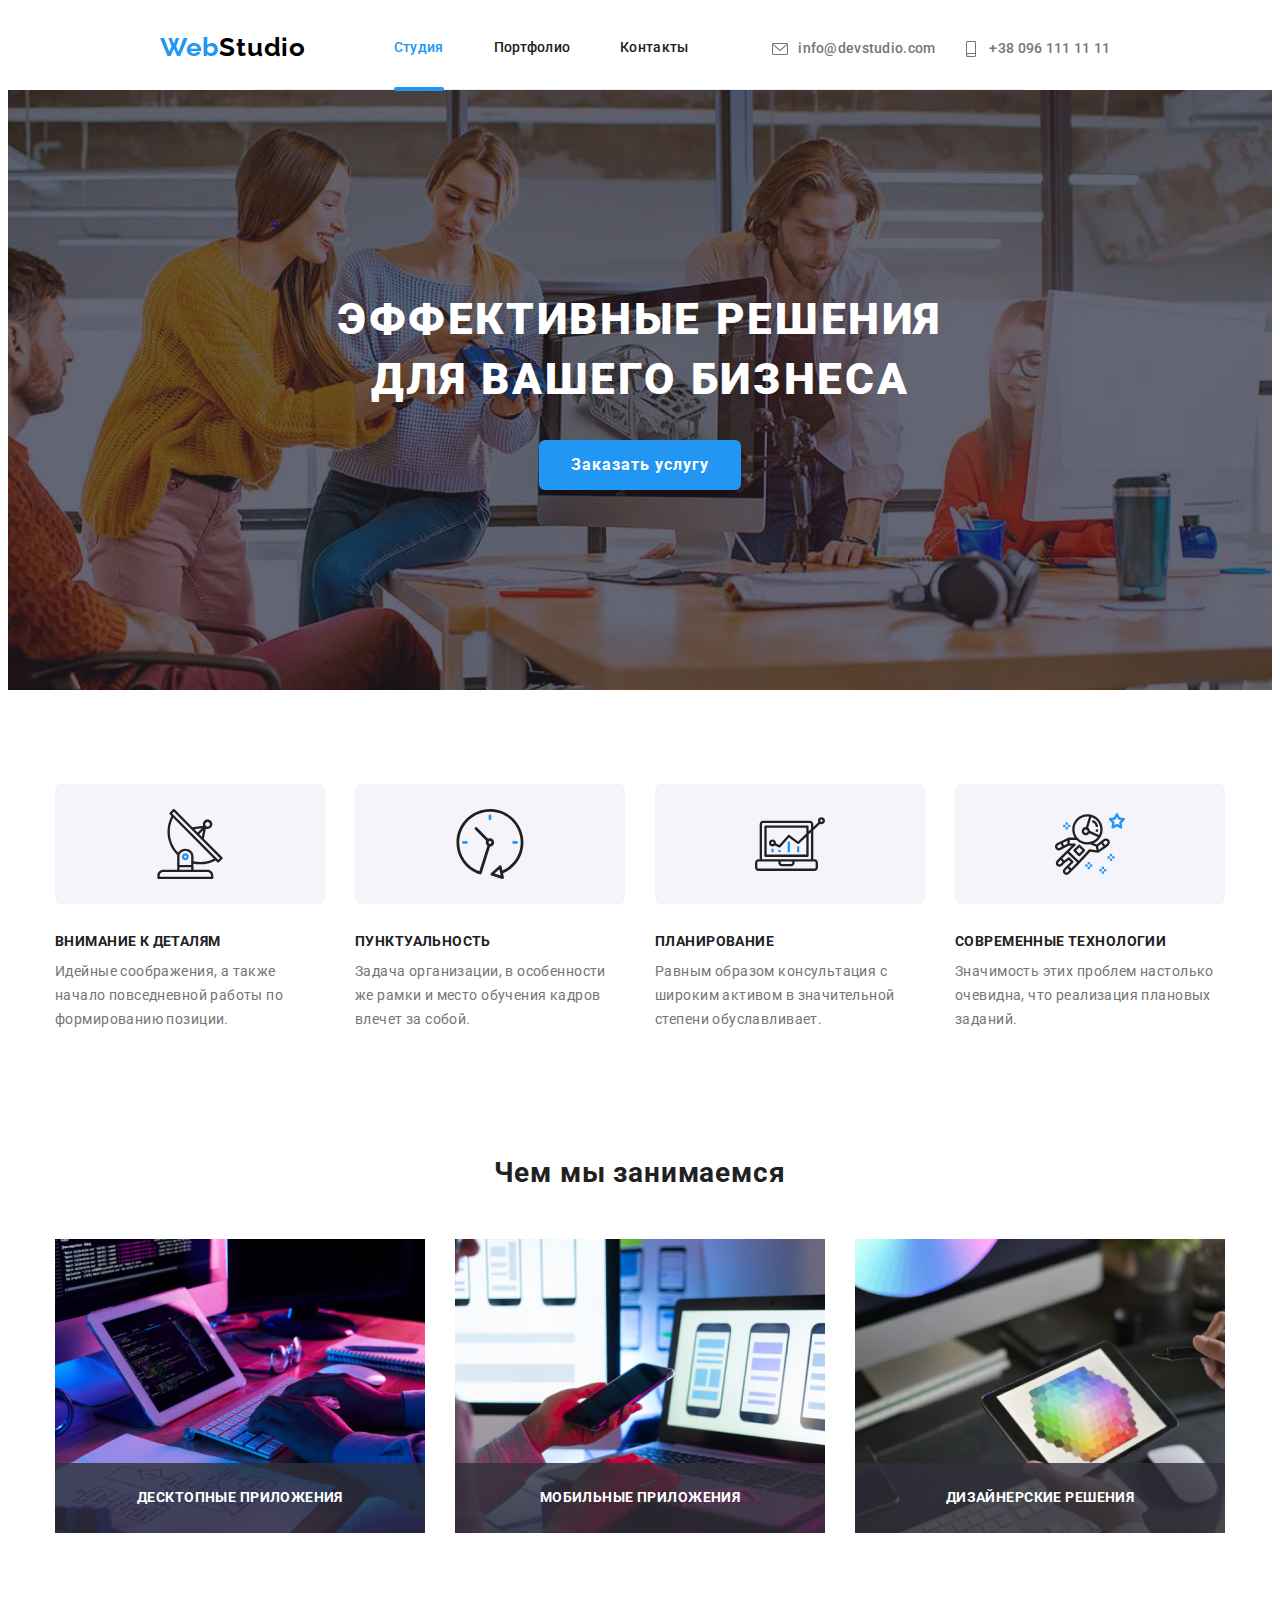
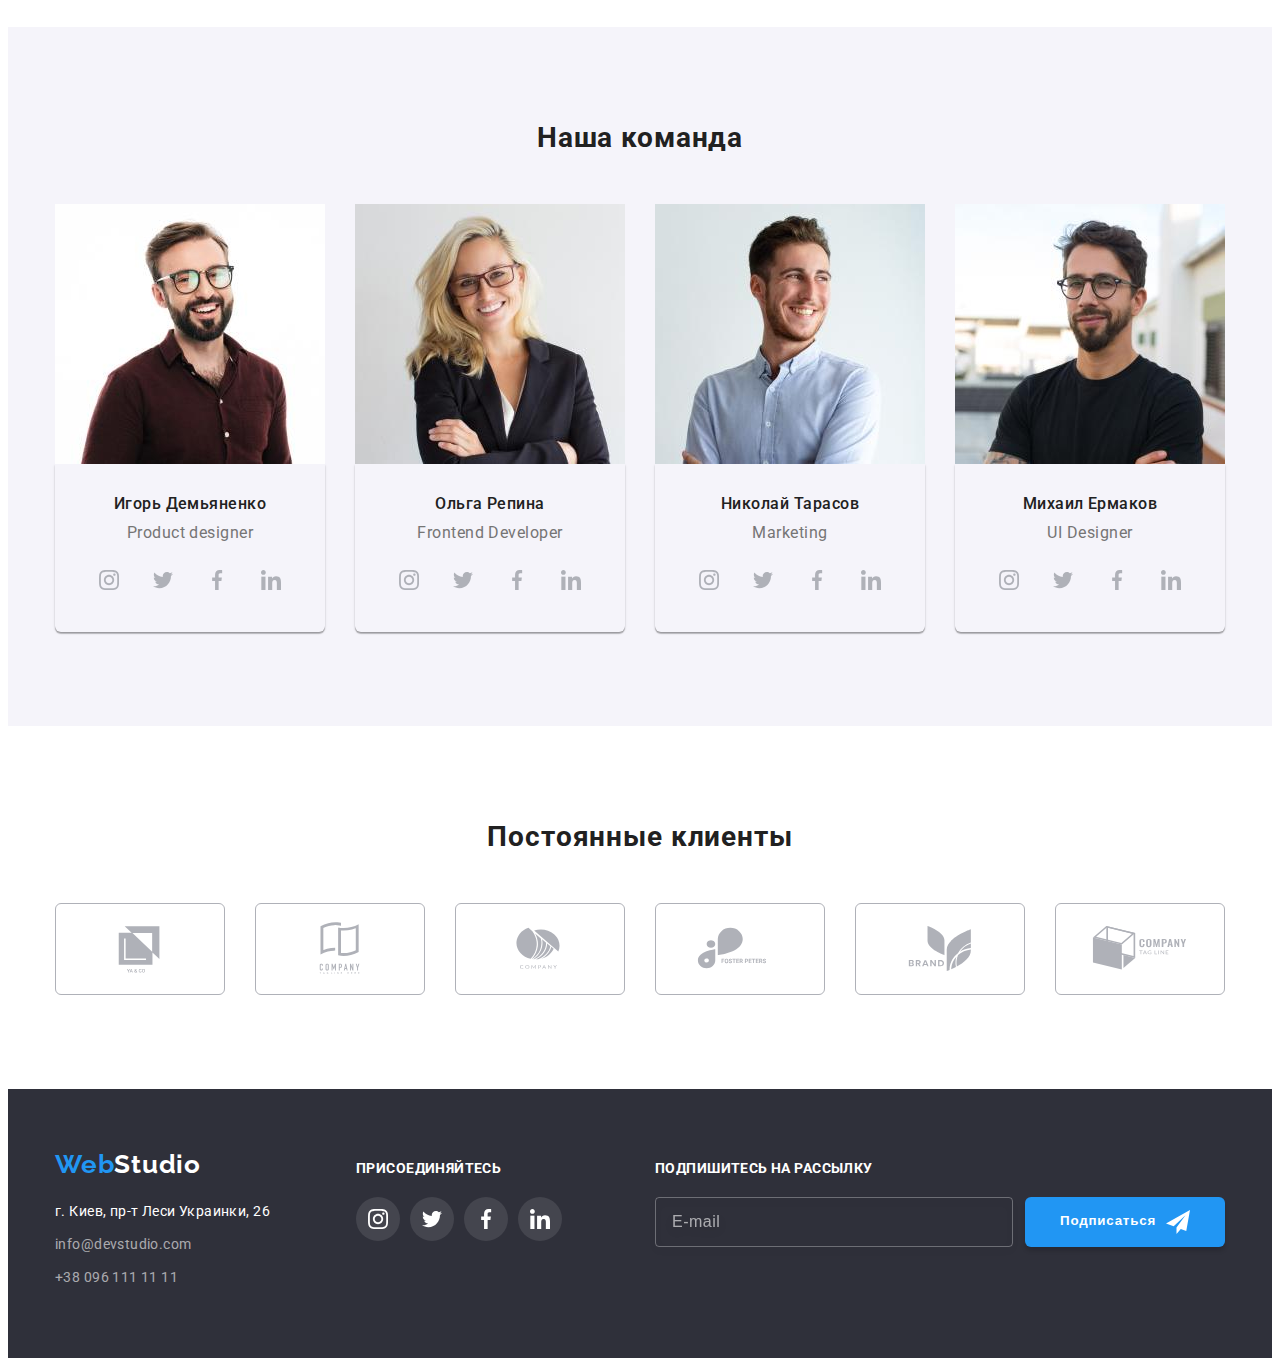
==== commit 37000cd8: "HW 8 Настроил мобильную версию" ====
--- a/index.html
+++ b/index.html
@@ -22,23 +22,23 @@
     <header class="header-border">
         <div class="container--mob-header">
             <a href="" class="logo--header logo mobile">Web<span class="logo__studio">Studio</span></a>
-            <button class="open-menu-button" type="button">
-                <svg class="close-icon" width="40" height="40">
+            <button class="open-menu-button" type="button" aria-expanded="false" aria-controls="mobile-menu">
+                <svg class="close-icon" width="40" height="40" aria-label="Переключатель мобильного меню">
                     <use href="./images/icons.svg#burger-menu"></use>
                 </svg></button>
             </button>
-            <div class="mob-menu is-hidden">
+            <div class="mob-menu container is-hidden" id="mobile-menu">
                 <div class="menu-top">
                     <button class="close-menu-button" type="button">
-                        <svg class="burger-close" width="40" height="40">
+                        <svg class="burger-close" width="40" height="40" aria-label="Переключатель мобильного меню">
                             <use href="./images/icons.svg#icon-modal-close"></use>
                         </svg></button>
                     <ul class="burger__list">
                         <li class="burger__item">
-                            <a href="" class="burger__link">Студия</a>
+                            <a href="./index.html" class="burger__link">Студия</a>
                         </li>
                         <li class="burger__item">
-                            <a href="" class="burger__link">Портфолио</a>
+                            <a href="./portfolio.html" class="burger__link">Портфолио</a>
                         </li>
                         <li class="burger__item">
                             <a href="" class="burger__link">Контакты</a>
@@ -169,7 +169,7 @@
                 <ul class="examples">
                     <li class="examples__item">
                         <div class="examples__pic-div">
-                            <img class="img" width="370" height="294" 
+                            <img width="370" height="294" 
                                 src="./images/box1.jpg" alt="Картинка планшета">
                             <div class="examples__overlay">
                                 <p class="examples__text">Десктопные приложения</p>
@@ -178,7 +178,7 @@
                     </li>
                     <li class="examples__item">
                         <div class="examples__pic-div">
-                            <img width="370" height="294" class="img" src="./images/box2.jpg" alt="Картинка ноутбука">
+                            <img width="370" height="294" src="./images/box2.jpg" alt="Картинка ноутбука">
                             <div class="examples__overlay">
                                 <p class="examples__text">Мобильные приложения</p>
                             </div>
@@ -186,7 +186,7 @@
                     </li>
                     <li class="examples__item">
                         <div class="examples__pic-div">
-                            <img width="370" height="294" class="img" src="./images/box3.jpg"
+                            <img width="370" height="294" src="./images/box3.jpg"
                                 alt="Картинка планшета в руках">
                             <div class="examples__overlay">
                                 <p class="examples__text">Дизайнерские решения</p>
@@ -243,7 +243,7 @@
                     <li class="team-item">
                         <img  srcset="./images/team2_1x.jpg 1x, 
                                     ./images/team2_2x.jpg 2x"
-                        src="./images/team2_1x.jpg" class="img" alt="Ольга_Репина" width=270 height="260">
+                        src="./images/team2_1x.jpg" alt="Ольга_Репина" width=270 height="260">
                         <div class="border-main">
                             <h3 class="names">Ольга Репина</h3>
                             <p class="responsibilities" lang="en">Frontend Developer</p>
@@ -282,7 +282,7 @@
                     <li class="team-item">
                         <img  srcset="./images/team3_1x.jpg 1x, 
                                     ./images/team3_2x.jpg 2x"
-                        src="./images/team3_1x.jpg" class="img" alt="Николай_Тарасов" width=270 height="260">
+                        src="./images/team3_1x.jpg" alt="Николай_Тарасов" width=270 height="260">
                         <div class="border-main">
                             <h3 class="names">Николай Тарасов</h3>
                             <p class="responsibilities" lang="en">Marketing</p>
@@ -321,7 +321,7 @@
                     <li class="team-item">
                         <img  srcset="./images/team4_1x.jpg 1x, 
                                     ./images/team4_2x.jpg 2x"
-                        src="./images/team4_1x.jpg" alt="Михаил_Ермаков" width=270 height="260" class="img">
+                        src="./images/team4_1x.jpg" alt="Михаил_Ермаков" width=270 height="260">
                         <div class="border-main">
                             <h3 class="names">Михаил Ермаков</h3>
                             <p class="responsibilities" lang="en"> UI Designer</p>
@@ -480,7 +480,7 @@
         </section>
     </footer>
                                                 <!-- MODAL WINDOW -->
-    <!-- <div class="backdrop is-hidden" data-modal>
+    <div class="backdrop is-hidden" data-modal>
         <div class="modal">
             <button type="button" class="modal-close" data-modal-close>
                 <svg class="close-icon" width="18" height="18">
@@ -533,7 +533,7 @@
             </form>
         </div>
     </div>
-    <script src="./js/modal.js"></script> -->
-    <script src="./js/menu.js"></script> -->
+    <script src="./js/modal.js"></script>
+    <script src="./js/menu.js"></script>
 </body>
 </html>--- a/css/main.min.css
+++ b/css/main.min.css
@@ -1 +1 @@
-:root{--primary-text-color: #757575;--secondary-text-color: #212121;--accent-text-color: #2196f3;--title-text-color: #ffffff;--bgc-portfolio-cards: rgba(33, 150, 243, 0.9);--overlay-bgc: rgba(47, 48, 58, 0.8);--secondary-background-color: #f5f4fa;--third-background-color: #2f303a;--icon-fill-main: #afb1b8;--cubic-bezier: cubic-bezier(0.4, 0, 0.2, 1);--box-shadow: 0px 4px 4px rgba(0, 0, 0, 0.25);--box-shadow-long: 0px 1px 3px rgba(0, 0, 0, 0.12), 0px 1px 1px rgba(0, 0, 0, 0.14), 0px 2px 1px rgba(0, 0, 0, 0.2);--box-shadow-pf-card: 0px 1px 1px rgba(0, 0, 0, 0.12), 0px 4px 4px rgba(0, 0, 0, 0.06), 1px 4px 6px rgba(0, 0, 0, 0.16);--transition-time: 250ms}html{box-sizing:border-box}*,*::before,*::after{box-sizing:inherit}.list{list-style:none;text-decoration:none}h1,h2,h3,h4,h5,h6,p{margin:0 0}ul{margin:0;padding:0;list-style:none}.button{cursor:pointer}img{display:block;width:100%;height:auto}address{font-style:normal;text-decoration:none}.hidden{position:absolute;width:1px;height:1px;margin:-1px;border:0;padding:0;white-space:nowrap;-webkit-clip-path:inset(100%);clip-path:inset(100%);clip:rect(0 0 0 0);overflow:hidden}body{font-family:"roboto",sans-serif;background-color:var(--background-color);color:var(--primary-text-color)}@media screen and (min-width: 320px)and (max-width: 1199px){.section{padding:60px 0}}@media screen and (min-width: 1200px){.section{padding-top:94px;padding-bottom:94px}}.current{color:var(--accent-text-color)}.current::after{content:"";width:100%;height:4px;position:absolute;background-color:var(--accent-text-color);border-radius:5px;left:0;bottom:-3px}.border-main{padding:30px 32px;background-color:var(--background-color);border-radius:0 0 6px 6px;box-shadow:var(--box-shadow-long)}.is-hidden{visibility:hidden;opacity:0;pointer-events:none}.main__title{font-size:28px;line-height:33px;letter-spacing:.03em;font-weight:700;margin-bottom:50px;color:var(--secondary-text-color);text-align:center}.logo{display:inline-block;margin-left:0px;color:var(--accent-text-color);text-decoration:none;font-family:Raleway;font-size:26px;line-height:1.19;letter-spacing:.03em;font-weight:700}@media screen and (min-width: 320px)and (max-width: 1200px){.logo{font-size:24px;line-height:1.16;letter-spacing:.03em;font-weight:700}}.logo-studio{color:#000;transition:color var(--transition-time) var(--cubic-bezier)}.logo--header{padding-top:24px;padding-bottom:25px;margin-right:88px}.logo__studio{color:#000;transition:color var(--transition-time) var(--cubic-bezier)}.logo__studio:hover,.logo__studio:active{color:var(--accent-text-color)}.logo__studio--footer{color:var(--title-text-color);transition:color var(--transition-time) var(--cubic-bezier)}.logo__studio--footer:hover,.logo__studio--footer:focus{color:var(--accent-text-color)}.logo-foot-main{margin-bottom:20px}.container,.container--footer{margin:0 auto;padding:0 15px}@media screen and (min-width: 320px)and (max-width: 767px){.container,.container--footer{width:100%}}@media screen and (min-width: 480px){.container,.container--footer{width:480px}}@media screen and (min-width: 768px)and (max-width: 1199px){.container,.container--footer{width:738px}}@media screen and (min-width: 1200px){.container,.container--footer{width:1200px}}@media screen and (min-width: 1200px){.container--footer{display:flex;align-items:baseline;margin:0 auto;text-align:baseline}}.container--mob-header{padding:0 15px;display:flex;justify-content:space-between}@media screen and (min-width: 767px){.container--mob-header{display:none}}.container__header{padding:0 15px}@media screen and (min-width: 320px){.container__header{width:100%}}@media screen and (min-width: 768px){.container__header{width:738px}}@media screen and (min-width: 1200px){.container__header{width:1200px}}.button{display:inline-block;font-family:inherit;font-size:16px;display:flex;align-items:center;text-align:center;letter-spacing:.06em;border:none}.button__hero{border-radius:6px;font-weight:700;line-height:1.87;padding:10px 32px;display:inline-block;text-align:center;color:var(--title-text-color);background-color:var(--accent-text-color);box-shadow:0px 4px 4px rgba(0,0,0,.15)}.button__filter{border-radius:4px;color:var(--secondary-text-color);background-color:var(--secondary-background-color);font-weight:500;font-size:16px;line-height:1.62;text-align:center;letter-spacing:.03em;padding:6px 22px;width:auto;transition:color var(--transition-time) var(--cubic-bezier),background-color var(--transition-time) var(--cubic-bezier),box-shadow var(--transition-time) var(--cubic-bezier)}.button__filter:hover,.button__filter:focus{color:var(--title-text-color);background-color:var(--accent-text-color);box-shadow:var(--box-shadow)}.filter__current{color:var(--title-text-color);background-color:var(--accent-text-color);box-shadow:var(--box-shadow)}.filter__margins{margin-left:8px}.filter__margins:first-child{margin-left:0}.btn{display:inline-block}.button--modal{display:block;margin:0 auto;border-radius:6px;font-weight:700;line-height:1.87;padding:10px 54px;color:var(--title-text-color);background-color:var(--accent-text-color);box-shadow:0px 4px 4px rgba(0,0,0,.15)}.button--subscribe{display:flex;justify-content:center;align-items:center;cursor:pointer;width:200px;height:50px;border-radius:6px;font-weight:700;line-height:1.87;padding:auto auto;vertical-align:center;color:var(--title-text-color);background-color:var(--accent-text-color);letter-spacing:.06em;border:none;box-shadow:0px 4px 4px rgba(0,0,0,.15)}@media screen and (min-width: 320px)and (max-width: 1199px){.button--subscribe{margin:0 auto}}.close-menu-button{position:absolute;top:14px;right:14px;width:40px;height:40px;border:none;background-color:transparent;display:flex;align-items:center;justify-content:center;transition:fill var(--transition-time) var(--cubic-bezier)}.close-menu-button:hover,.close-menu-button:focus{fill:var(--accent-text-color);cursor:pointer}.open-menu-button{margin-left:auto;border:none;background-color:transparent}@media screen and (min-width: 767px){.open-menu-button{display:none}}.open-menu-button :hover,.open-menu-button :focus{fill:var(--accent-text-color);cursor:pointer}.social-icons__list{display:flex;justify-content:center}.social__item{width:44px;height:44px}.social__item+.social__item{margin-left:10px}.social__icon{fill:currentColor}.social__link{width:100%;height:100%;border-radius:50%;display:flex;align-items:center;justify-content:center;color:var(--icon-fill-main);transition:color var(--transition-time) var(--cubic-bezier),background-color var(--transition-time) var(--cubic-bezier)}.social__link:hover,.social__link:focus{background-color:var(--accent-text-color);color:var(--title-text-color)}.social__link--footer{color:var(--title-text-color);background-color:rgba(255,255,255,.1)}@media screen and (min-width: 1200px){.contacts{display:flex;align-items:center}}.contacts__list{display:flex;flex-direction:row}.contacts__mail,.contacts__tel{font-size:14px;line-height:1.16;letter-spacing:.02em;font-weight:500;color:var(--primary-text-color);text-decoration:none;transition:color var(--transition-time) var(--cubic-bezier)}.contacts__mail:hover,.contacts__mail:focus,.contacts__tel:hover,.contacts__tel:focus{color:var(--accent-text-color)}.contacts__mail{padding-bottom:10px;padding-top:20px}@media screen and (min-width: 1200px){.contacts__mail{padding:32px 0;margin-right:30px}}.contacts__tel{padding-bottom:18px;margin-left:-2px}@media screen and (min-width: 1200px){.contacts__tel{padding:32px 0;margin-right:10px;padding:32px 0}}.contacts__icon{width:16px;height:16px;display:inline-block;vertical-align:middle;fill:currentColor;margin-right:10px}.contacts__link--footer{display:inline-block;font-weight:400;color:rgba(255,255,255,.6);font-size:14px;line-height:1.71;letter-spacing:.03em;text-decoration:none;transition:color var(--transition-time) var(--cubic-bezier)}.contacts__link--footer:hover,.contacts__link--footer:focus{color:var(--accent-text-color)}@media screen and (min-width: 320px)and (max-width: 1199px){.contacts__link--footer{margin-bottom:8px}}@media screen and (min-width: 1200px){.contacts--footer{max-width:231px;margin-bottom:9px}.contacts--footer :last-child{margin-bottom:0}}.form-field{margin-bottom:10px}.form__input-wrap{position:relative}.form__input{padding-left:42px;width:100%;height:40px;outline:none;border:1px solid rgba(33,33,33,.2);border-radius:4px;background-color:transparent;transition:border-color var(--transition-time) var(--cubic-bezier)}.form__input:focus,.form__input:hover{border-color:var(--accent-text-color);cursor:pointer}.form__input:focus+.form__icon-name,.form__input:hover+.form__icon-name{fill:var(--accent-text-color)}.form__icon-name{position:absolute;top:50%;transform:translateY(-50%);left:12px;transition:fill var(--transition-time) var(--cubic-bezier)}.form__input__text{display:block;margin-bottom:4px;color:var(--primary-text-color);font-size:12px;line-height:1.16;letter-spacing:.01em}.form__textarea{width:100%;height:120px;outline:none;border:1px solid rgba(33,33,33,.2);border-radius:4px;padding:12px 16px;resize:none;background-color:transparent;transition:border-color var(--transition-time) var(--cubic-bezier)}.form__textarea:focus,.form__textarea:hover{border-color:var(--accent-text-color);cursor:pointer}.form__textarea::-moz-placeholder{color:rgba(117,117,117,.5);font-size:12px;line-height:1.16;letter-spacing:.01em;color:rgba(117,117,117,.5)}.form__textarea:-ms-input-placeholder{color:rgba(117,117,117,.5);font-size:12px;line-height:1.16;letter-spacing:.01em;color:rgba(117,117,117,.5)}.form__textarea::placeholder{color:rgba(117,117,117,.5);font-size:12px;line-height:1.16;letter-spacing:.01em;color:rgba(117,117,117,.5)}.nav{display:flex;justify-content:center;font-size:14px;line-height:1.14;letter-spacing:.02em;font-weight:500}@media screen and (max-width: 768px){.nav{display:none}}.header-border{border-bottom:1px solid #ececec}@media screen and (min-width: 767px){.header-border{display:flex;justify-content:center}}.nav__list{display:flex;padding-left:0px}.nav__item{color:var(--secondary-text-color);margin-right:50px}.nav__item:last-child{margin-right:0}.nav__item:hover,.nav__item:focus{color:var(--accent-text-color)}.nav__link{position:relative;display:inline-block;padding-top:32px;padding-bottom:32px;color:var(--secondary-text-color);text-decoration:none;transition:color var(--transition-time) var(--cubic-bezier)}.nav__link:hover,.nav__link:focus{color:var(--accent-text-color)}.nav__link.current{color:var(--accent-text-color)}@media screen and (min-width: 767px){.logo--header.logo.mobile{display:none}}.nav-right{margin-left:84px;min-width:-webkit-fit-content;min-width:-moz-fit-content;min-width:fit-content}.hero__section{margin:0 auto;text-align:center;background-repeat:no-repeat;background-size:cover;background-position:center;background-color:var(--third-background-color)}@media screen and (min-width: 320px){.hero__section{background-image:linear-gradient(rgba(47, 48, 58, 0.4), rgba(47, 48, 58, 0.4)),url(/images/hero-mob-1x.jpg);padding-top:118px;padding-bottom:118px}}@media screen and (min-width: 768px){.hero__section{background-image:linear-gradient(rgba(47, 48, 58, 0.4), rgba(47, 48, 58, 0.4)),url(/images/hero-tab-1x.jpg);padding-top:118px;padding-bottom:118px}}@media screen and (min-width: 1200px){.hero__section{background-image:linear-gradient(rgba(47, 48, 58, 0.4), rgba(47, 48, 58, 0.4)),url(/images/hero-picture.jpg);max-width:1600px;padding-top:200px;padding-bottom:200px}}.hero__title{display:block;margin-top:0;margin-bottom:30px;margin-right:auto;margin-left:auto;text-align:center;color:var(--title-text-color);text-transform:uppercase}@media screen and (min-width: 320px){.hero__title{font-size:26px;line-height:1.61;letter-spacing:.06em;font-weight:900;max-width:360px}}@media screen and (min-width: 1200px){.hero__title{font-size:44px;line-height:1.36;letter-spacing:.06em;font-weight:900;max-width:696px}}.examples__section{padding-bottom:94px}@media screen and (max-width: 1199px){.examples__section{display:none}}.examples{display:flex;padding-left:0}.examples__item{margin-left:30px}.examples__item:first-child{margin-left:0}.examples__pic-div{position:relative;overflow:hidden}.examples__overlay{position:absolute;bottom:0;display:flex;width:100%;height:70px;justify-content:center;align-items:center;background-color:var(--overlay-bgc)}.examples__text{color:var(--title-text-color);font-weight:700;font-size:14px;line-height:1.14;text-align:center;letter-spacing:.03em;text-transform:uppercase}.footer{padding-top:60px;padding-bottom:60px;background-color:var(--third-background-color)}.container-footer-left{text-align:center;display:block;min-width:231px}@media screen and (min-width: 320px)and (max-width: 1199px){.container-footer-left{margin-bottom:60px}}@media screen and (min-width: 1200px){.container-footer-left{margin-right:70px;text-align:left}}.address{display:inline-block;text-decoration:none;font-style:normal;font-weight:400;color:var(--title-text-color);font-size:14px;line-height:1.71;letter-spacing:.03em;transition:color var(--transition-time) var(--cubic-bezier)}.address:hover,.address:focus{color:var(--accent-text-color)}@media screen and (min-width: 320px){.address{margin-bottom:8px}}.footer__join{text-align:center;margin-bottom:20px;color:var(--title-text-color);font-weight:700;font-size:14px;line-height:1.14;letter-spacing:.03em;text-transform:uppercase}@media screen and (min-width: 1200px){.footer__join{text-align:left}}@media screen and (min-width: 768px){.footer__wrap--left{display:flex;align-items:baseline;justify-content:space-around}}@media screen and (min-width: 1200px){.footer__wrap--left{justify-content:space-between}}@media screen and (min-width: 1200px){.footer__wrap--all{display:flex;justify-content:space-between;align-items:baseline}}@media screen and (min-width: 320px)and (max-width: 1199px){.container-footer-socials{margin-bottom:60px}}@media screen and (min-width: 1200px){.container-footer-socials{height:80px;margin-left:70px}}.features__list{margin-bottom:-30px;margin:0 auto}@media screen and (min-width: 768px){.features__list{display:flex;justify-content:center;flex-wrap:wrap;margin-left:-30px}}.features__list .features__item{margin-bottom:30px}@media screen and (min-width: 768px){.features__list .features__item{width:calc(100% / 2 - 30px);margin-left:30px}}@media screen and (min-width: 1200px){.features__list .features__item{width:calc(100% / 4 - 30px)}}.features__list .features__item+.features__list .features__item{margin-left:30px}.features__icon-block{margin-right:auto;margin-left:auto;margin-bottom:30px;display:flex;background-color:var(--secondary-background-color);width:100%;height:120px;align-items:center;justify-content:center;border-radius:6px}.features__icon{display:inline-block;justify-content:center;align-items:center}.features__title{margin-bottom:10px;display:flex;color:var(--secondary-text-color);margin-bottom:10px;font-size:14px;line-height:1.14;letter-spacing:.03em;font-weight:700;text-transform:uppercase}.features__paragraph{display:inline-block;min-width:270px;font-size:14px;line-height:1.71;letter-spacing:.03em;font-weight:400}.our-team{background-color:var(--secondary-background-color)}.team__list{margin-bottom:-30px}@media screen and (min-width: 768px){.team__list{display:flex;justify-content:center;align-items:center;flex-wrap:wrap;margin-left:-30px}}.team-item{margin-bottom:30px}@media screen and (min-width: 768px){.team-item{width:calc(100% / 2 - 30px);margin-left:30px}}@media screen and (min-width: 1200px){.team-item{width:calc(100% / 4 - 30px)}.team-item+.team-item{margin-left:30px}}.div-team{background-color:var(--title-text-color)}.names{font-size:16px;line-height:1.19;letter-spacing:.03em;font-weight:500;color:var(--secondary-text-color);text-align:center;margin-bottom:10px}.responsibilities{font-size:16px;line-height:1.19;letter-spacing:.03em;font-weight:400;text-align:center;margin-bottom:16px}.team-icons-item+.team-icons-item{margin-left:10px}.clients{display:flex}@media screen and (min-width: 320px){.clients{flex-wrap:wrap;margin:-15px}}@media screen and (min-width: 1200px){.clients{justify-items:center}}.clients__item{height:92px}@media screen and (min-width: 320px){.clients__item{width:210px;margin:15px;width:calc(100% / 2 - 30px)}}@media screen and (min-width: 768px){.clients__item{width:226px;width:calc(100% / 3 - 30px)}}@media screen and (min-width: 1200px){.clients__item{width:170px;width:calc(100% / 6 - 30px)}}.clients__item .clients__link{width:100%;height:100%;border-radius:6px;display:flex;align-items:center;justify-content:center;color:var(--icon-fill-main);border:1px solid var(--icon-fill-main);transition:color var(--transition-time) var(--cubic-bezier),border-color var(--transition-time) var(--cubic-bezier)}.clients__item .clients__link:hover,.clients__item .clients__link:focus{color:var(--accent-text-color);border:1px solid var(--accent-text-color)}@media screen and (min-width: 1200px){.subscribe{margin-left:auto;justify-content:flex-end}}@media screen and (min-width: 1200px){.subscribe__wrap{display:flex}}.subscribe__input{display:block;width:100%;height:50px;padding:15px 16px;background-color:transparent;border:1px solid rgba(255,255,255,.3);border-radius:4px;background-color:transparent;font-size:16px;line-height:1.25;align-items:center;letter-spacing:.03em;color:rgba(255,255,255,.6);filter:drop-shadow(0px 4px 4px rgba(0, 0, 0, 0.15))}.subscribe__input::-moz-placeholder{font-size:16px;line-height:1.25;align-items:center;letter-spacing:.03em;color:rgba(255,255,255,.6)}.subscribe__input:-ms-input-placeholder{font-size:16px;line-height:1.25;align-items:center;letter-spacing:.03em;color:rgba(255,255,255,.6)}.subscribe__input::placeholder{font-size:16px;line-height:1.25;align-items:center;letter-spacing:.03em;color:rgba(255,255,255,.6)}@media screen and (min-width: 320px)and (max-width: 1199px){.subscribe__input{margin-bottom:30px;margin-left:auto;margin-right:auto}}@media screen and (min-width: 480px){.subscribe__input{width:450px}}@media screen and (min-width: 1200px){.subscribe__input{width:358px;height:50px;padding:15px 16px;margin-right:12px}}.subscribe__icon{margin-left:10px}.ul-filter{display:flex;justify-content:center;margin-bottom:50px}.portfolio__border{border-bottom:1px solid #ececec;border-right:1px solid #ececec;border-left:1px solid #ececec;padding:20px 24px}.portfolio__link{text-decoration:none;display:block;transition:box-shadow var(--transition-time) var(--cubic-bezier)}.portfolio__link:hover,.portfolio__link:focus{box-shadow:var(--box-shadow-pf-card)}.portfolio__link:hover .overlay,.portfolio__link:focus .overlay{transform:translateY(-100%)}.portfolio__pic-div{position:relative;overflow:hidden}.portfolio__title{color:var(--secondary-text-color);font-weight:700;font-size:18px;line-height:2;letter-spacing:.06em;margin-top:0;margin-bottom:4px}.portfolio__paragraph{color:var(--primary-text-color);font-size:16px;line-height:1.87;letter-spacing:.03em}.portfolio__overlay-text{color:var(--title-text-color);font-size:18px;line-height:1.56;letter-spacing:.03em}.overlay{position:absolute;width:100%;height:100%;padding:63px 24px;background-color:var(--bgc-portfolio-cards);transition:transform var(--transition-time) var(--cubic-bezier);overflow:auto}.portfolio__container{display:flex;flex-wrap:wrap;padding-left:0}.portfolio__flex-item{width:370px;margin-right:30px;margin-bottom:30px}.portfolio__flex-item:nth-child(3n){margin-right:0}.portfolio__flex-item:nth-last-child(-n+3){margin-bottom:0}.backdrop{position:fixed;top:0;left:0;width:100vw;height:100vh;background-color:rgba(0,0,0,.2);transition:opacity var(--transition-time) var(--cubic-bezier),visibility var(--transition-time) var(--cubic-bezier)}.backdrop.is-hidden .modal{transform:translate(-50%, -50%) scale(1.5)}.modal{position:absolute;top:50%;left:50%;transform:translate(-50%, -50%) scale(1);width:528px;min-height:581px;padding:40px;box-shadow:0px 1px 3px rgba(0,0,0,.12),0px 1px 1px rgba(0,0,0,.14),0px 2px 1px rgba(0,0,0,.2);border-radius:4px;background-color:#fff;transition:transform 250ms}.modal__title{margin-bottom:12px;font-size:20px;line-height:1.15;letter-spacing:.03em;font-weight:700;color:var(--secondary-text-color);text-align:center}.checkbox{-webkit-appearance:none;-moz-appearance:none;appearance:none;position:absolute}.checkbox:checked+.checkbox__text span{background-color:var(--accent-text-color);background-position:center;background-origin:border-box;background-size:cover;border:none}.checkbox:checked+.checkbox__text .icon-checked{fill:var(--background-color)}.checkbox:focus+.checkbox__text .icon-checked{border:3px solid var(--accent-text-color)}.checkbox__link{-webkit-text-decoration-skip-ink:none;text-decoration-skip-ink:none;font-size:14px;line-height:1.71;color:var(--accent-text-color);letter-spacing:.03em}.checkbox__link:focus span{border:3px solid}.checkbox__text{display:flex;justify-content:center;align-items:center;font-size:14px;line-height:1.71;letter-spacing:.03em;transition:border-color var(--transition-time) var(--cubic-bezier)}.checkbox__text:hover{cursor:pointer}.checkbox__text:hover span,.checkbox__text:focus span{cursor:pointer;border:3px solid;border-color:var(--accent-text-color)}.checkbox__text span{width:16px;height:15px;margin-right:11px;border:2px solid var(--secondary-text-color);border-radius:2px;display:flex;justify-content:center;align-items:center;transition:background-color var(--transition-time) var(--cubic-bezier),border-color var(--transition-time) var(--cubic-bezier)}.icon-checked{fill:transparent;transition:fill var(--transition-time) var(--cubic-bezier)}.comments{margin-bottom:20px}.checkbox__wrap{display:flex;align-items:center;justify-content:center;margin-bottom:30px}.modal-close{position:absolute;top:14px;right:14px;width:30px;height:30px;background-color:transparent;border:1px solid rgba(0,0,0,.1);border-radius:50%;display:flex;align-items:center;justify-content:center;transition:fill var(--transition-time) var(--cubic-bezier)}.modal-close:hover,.modal-close:focus{fill:var(--accent-text-color);cursor:pointer}.mob-menu{position:fixed;background-color:#fff;width:100vw;height:100%;top:0;left:0;padding-left:40px;display:flex;flex-direction:column;justify-content:space-between}@media screen and (min-width: 767px){.mob-menu{display:none}}.burger__list{margin-top:48px}.burger__item{margin-bottom:32px}.burger__item:last-child{margin-bottom:0}.burger__link{display:inline-block;color:var(--secondary-text-color);text-decoration:none;font-size:40px;line-height:1.17;letter-spacing:.02em;font-weight:500}.burger__link:hover,.burger__link:focus{color:var(--accent-text-color)}.burger__contacts{margin-bottom:64px}.burger__tel{display:block;font-size:34px;line-height:1.18;letter-spacing:.02em;font-weight:500;text-decoration:none;color:var(--accent-text-color);padding-bottom:32px}.burger__mail{display:block;font-size:24px;line-height:1.16;letter-spacing:.02em;font-weight:500;text-decoration:none;color:var(--primary-text-color)}.burger__social__list{display:flex}.burger__social__item{padding-left:10px}.burger__social__item+.burger__social__item{margin-left:10px;border-left:2px solid rgba(33,33,33,.2)}.burger__social__item:first-child{padding-left:0}.burger__social__link{font-size:18px;line-height:1.2;letter-spacing:.02em;font-weight:500;text-decoration:none;color:var(--accent-text-color)}/*# sourceMappingURL=main.min.css.map */+:root{--primary-text-color: #757575;--secondary-text-color: #212121;--accent-text-color: #2196f3;--title-text-color: #ffffff;--bgc-portfolio-cards: rgba(33, 150, 243, 0.9);--overlay-bgc: rgba(47, 48, 58, 0.8);--secondary-background-color: #f5f4fa;--third-background-color: #2f303a;--icon-fill-main: #afb1b8;--cubic-bezier: cubic-bezier(0.4, 0, 0.2, 1);--box-shadow: 0px 4px 4px rgba(0, 0, 0, 0.25);--box-shadow-long: 0px 1px 3px rgba(0, 0, 0, 0.12), 0px 1px 1px rgba(0, 0, 0, 0.14), 0px 2px 1px rgba(0, 0, 0, 0.2);--box-shadow-pf-card: 0px 1px 1px rgba(0, 0, 0, 0.12), 0px 4px 4px rgba(0, 0, 0, 0.06), 1px 4px 6px rgba(0, 0, 0, 0.16);--transition-time: 250ms}html{box-sizing:border-box}*,*::before,*::after{box-sizing:inherit}.list{list-style:none;text-decoration:none}h1,h2,h3,h4,h5,h6,p{margin:0 0}ul{margin:0;padding:0;list-style:none}.button{cursor:pointer}img{display:block;width:100%;height:auto}address{font-style:normal;text-decoration:none}.hidden{position:absolute;width:1px;height:1px;margin:-1px;border:0;padding:0;white-space:nowrap;-webkit-clip-path:inset(100%);clip-path:inset(100%);clip:rect(0 0 0 0);overflow:hidden}body{font-family:"roboto",sans-serif;background-color:var(--background-color);color:var(--primary-text-color)}@media screen and (min-width: 320px)and (max-width: 1199px){.section{padding:60px 0}}@media screen and (min-width: 1200px){.section{padding-top:94px;padding-bottom:94px}}.current{color:var(--accent-text-color)}.current::after{content:"";width:100%;height:4px;position:absolute;background-color:var(--accent-text-color);border-radius:5px;left:0;bottom:-3px}.border-main{padding:30px 32px;background-color:var(--background-color);border-radius:0 0 6px 6px;box-shadow:var(--box-shadow-long)}.is-hidden{visibility:hidden;opacity:0;pointer-events:none}.main__title{font-size:28px;line-height:33px;letter-spacing:.03em;font-weight:700;margin-bottom:50px;color:var(--secondary-text-color);text-align:center}.logo{display:inline-block;margin-left:0px;color:var(--accent-text-color);text-decoration:none;font-family:Raleway;font-size:26px;line-height:1.19;letter-spacing:.03em;font-weight:700}@media screen and (min-width: 320px)and (max-width: 1200px){.logo{font-size:24px;line-height:1.16;letter-spacing:.03em;font-weight:700}}.logo-studio{color:#000;transition:color var(--transition-time) var(--cubic-bezier)}.logo--header{padding-top:24px;padding-bottom:25px;margin-right:88px}.logo__studio{color:#000;transition:color var(--transition-time) var(--cubic-bezier)}.logo__studio:hover,.logo__studio:active{color:var(--accent-text-color)}.logo__studio--footer{color:var(--title-text-color);transition:color var(--transition-time) var(--cubic-bezier)}.logo__studio--footer:hover,.logo__studio--footer:focus{color:var(--accent-text-color)}.logo-foot-main{margin-bottom:20px}.container,.container--footer{margin:0 auto;padding:0 15px}@media screen and (min-width: 320px)and (max-width: 767px){.container,.container--footer{width:100%}}@media screen and (min-width: 480px){.container,.container--footer{width:480px}}@media screen and (min-width: 768px)and (max-width: 1199px){.container,.container--footer{width:768px}}@media screen and (min-width: 1200px){.container,.container--footer{width:1200px}}@media screen and (min-width: 1200px){.container--footer{display:flex;align-items:baseline;margin:0 auto;text-align:baseline}}.container--mob-header{padding:0 15px;display:flex;justify-content:space-between}@media screen and (min-width: 480px){.container--mob-header{width:480px;margin-left:auto;margin-right:auto}}@media screen and (min-width: 767px){.container--mob-header{display:none}}.container__header{padding:0 15px}@media screen and (min-width: 320px){.container__header{width:100%}}@media screen and (min-width: 480px){.container__header{width:480px}}@media screen and (min-width: 768px){.container__header{width:768px}}@media screen and (min-width: 1200px){.container__header{width:1200px}}.button{display:inline-block;font-family:inherit;font-size:16px;display:flex;align-items:center;text-align:center;letter-spacing:.06em;border:none}.button__hero{border-radius:6px;font-weight:700;line-height:1.87;padding:10px 32px;display:inline-block;text-align:center;color:var(--title-text-color);background-color:var(--accent-text-color);box-shadow:0px 4px 4px rgba(0,0,0,.15)}.button__filter{border-radius:4px;color:var(--secondary-text-color);background-color:var(--secondary-background-color);font-weight:500;font-size:16px;line-height:1.62;text-align:center;letter-spacing:.03em;padding:6px 22px;width:auto;transition:color var(--transition-time) var(--cubic-bezier),background-color var(--transition-time) var(--cubic-bezier),box-shadow var(--transition-time) var(--cubic-bezier)}.button__filter:hover,.button__filter:focus{color:var(--title-text-color);background-color:var(--accent-text-color);box-shadow:var(--box-shadow)}.filter__current{color:var(--title-text-color);background-color:var(--accent-text-color);box-shadow:var(--box-shadow)}@media screen and (min-width: 320px)and (max-width: 767px){.filter__margins{margin-bottom:15px;margin-right:8px}}@media screen and (min-width: 768px){.filter__margins{margin-left:8px}.filter__margins:first-child{margin-left:0}}.btn{display:inline-block}.button--modal{display:block;margin:0 auto;border-radius:6px;font-weight:700;line-height:1.87;padding:10px 54px;color:var(--title-text-color);background-color:var(--accent-text-color);box-shadow:0px 4px 4px rgba(0,0,0,.15)}.button--subscribe{display:flex;justify-content:center;align-items:center;cursor:pointer;width:200px;height:50px;border-radius:6px;font-weight:700;line-height:1.87;padding:auto auto;vertical-align:center;color:var(--title-text-color);background-color:var(--accent-text-color);letter-spacing:.06em;border:none;box-shadow:0px 4px 4px rgba(0,0,0,.15)}@media screen and (min-width: 320px)and (max-width: 1199px){.button--subscribe{margin:0 auto}}.close-menu-button{position:absolute;top:14px;right:14px;width:40px;height:40px;border:none;background-color:transparent;display:flex;align-items:center;justify-content:center;transition:fill var(--transition-time) var(--cubic-bezier)}.close-menu-button:hover,.close-menu-button:focus{fill:var(--accent-text-color);cursor:pointer}.open-menu-button{margin-left:auto;border:none;background-color:transparent}@media screen and (min-width: 767px){.open-menu-button{display:none}}.open-menu-button :hover,.open-menu-button :focus{fill:var(--accent-text-color);cursor:pointer}.social-icons__list{display:flex;justify-content:center}.social__item{width:44px;height:44px}.social__item+.social__item{margin-left:10px}.social__icon{fill:currentColor}.social__link{width:100%;height:100%;border-radius:50%;display:flex;align-items:center;justify-content:center;color:var(--icon-fill-main);transition:color var(--transition-time) var(--cubic-bezier),background-color var(--transition-time) var(--cubic-bezier)}.social__link:hover,.social__link:focus{background-color:var(--accent-text-color);color:var(--title-text-color)}.social__link--footer{color:var(--title-text-color);background-color:rgba(255,255,255,.1)}@media screen and (min-width: 1200px){.contacts{display:flex;align-items:center}}.contacts__list{display:flex;flex-direction:row}.contacts__mail,.contacts__tel{font-size:12px;line-height:1.16;letter-spacing:.02em;font-weight:500;color:var(--primary-text-color);text-decoration:none;transition:color var(--transition-time) var(--cubic-bezier)}.contacts__mail:hover,.contacts__mail:focus,.contacts__tel:hover,.contacts__tel:focus{color:var(--accent-text-color)}@media screen and (min-width: 1200px){.contacts__mail,.contacts__tel{font-size:14px;line-height:1.16;letter-spacing:.02em;font-weight:500}}.contacts__mail{padding-bottom:10px;padding-top:20px}@media screen and (min-width: 1200px){.contacts__mail{padding:32px 0;margin-right:30px}}.contacts__tel{padding-bottom:18px;margin-left:-2px}@media screen and (min-width: 1200px){.contacts__tel{padding:32px 0;margin-right:10px;padding:32px 0}}.contacts__icon{width:16px;height:16px;display:inline-block;vertical-align:middle;fill:currentColor;margin-right:10px}.contacts__link--footer{display:inline-block;font-weight:400;color:rgba(255,255,255,.6);font-size:14px;line-height:1.71;letter-spacing:.03em;text-decoration:none;transition:color var(--transition-time) var(--cubic-bezier)}.contacts__link--footer:hover,.contacts__link--footer:focus{color:var(--accent-text-color)}@media screen and (min-width: 320px)and (max-width: 1199px){.contacts__link--footer{margin-bottom:8px}}@media screen and (min-width: 1200px){.contacts--footer{max-width:231px;margin-bottom:9px}.contacts--footer :last-child{margin-bottom:0}}.form-field{margin-bottom:10px}.form__input-wrap{position:relative}.form__input{padding-left:42px;width:100%;height:40px;outline:none;border:1px solid rgba(33,33,33,.2);border-radius:4px;background-color:transparent;transition:border-color var(--transition-time) var(--cubic-bezier)}.form__input:focus,.form__input:hover{border-color:var(--accent-text-color);cursor:pointer}.form__input:focus+.form__icon-name,.form__input:hover+.form__icon-name{fill:var(--accent-text-color)}.form__icon-name{position:absolute;top:50%;transform:translateY(-50%);left:12px;transition:fill var(--transition-time) var(--cubic-bezier)}.form__input__text{display:block;margin-bottom:4px;color:var(--primary-text-color);font-size:12px;line-height:1.16;letter-spacing:.01em}.form__textarea{width:100%;height:120px;outline:none;border:1px solid rgba(33,33,33,.2);border-radius:4px;padding:12px 16px;resize:none;background-color:transparent;transition:border-color var(--transition-time) var(--cubic-bezier)}.form__textarea:focus,.form__textarea:hover{border-color:var(--accent-text-color);cursor:pointer}.form__textarea::-moz-placeholder{color:rgba(117,117,117,.5);font-size:12px;line-height:1.16;letter-spacing:.01em;color:rgba(117,117,117,.5)}.form__textarea:-ms-input-placeholder{color:rgba(117,117,117,.5);font-size:12px;line-height:1.16;letter-spacing:.01em;color:rgba(117,117,117,.5)}.form__textarea::placeholder{color:rgba(117,117,117,.5);font-size:12px;line-height:1.16;letter-spacing:.01em;color:rgba(117,117,117,.5)}.nav{display:flex;justify-content:center;font-size:14px;line-height:1.14;letter-spacing:.02em;font-weight:500}@media screen and (max-width: 768px){.nav{display:none}}@media screen and (min-width: 768px)and (max-width: 1199px){.nav{width:738px}}.header-border{border-bottom:1px solid #ececec}@media screen and (min-width: 767px){.header-border{display:flex;justify-content:center;width:768px;margin-left:auto;margin-right:auto}}.nav__list{display:flex;padding-left:0px}.nav__item{color:var(--secondary-text-color);margin-right:50px}.nav__item:last-child{margin-right:0}.nav__item:hover,.nav__item:focus{color:var(--accent-text-color)}.nav__link{position:relative;display:inline-block;padding-top:32px;padding-bottom:32px;color:var(--secondary-text-color);text-decoration:none;transition:color var(--transition-time) var(--cubic-bezier)}.nav__link:hover,.nav__link:focus{color:var(--accent-text-color)}.nav__link.current{color:var(--accent-text-color)}@media screen and (min-width: 767px){.logo--header.logo.mobile{display:none}}.nav-right{margin-left:84px;min-width:-webkit-fit-content;min-width:-moz-fit-content;min-width:fit-content}.hero__section{margin:0 auto;text-align:center;background-repeat:no-repeat;background-size:cover;background-position:center;background-color:var(--third-background-color)}@media screen and (min-width: 320px){.hero__section{background-image:linear-gradient(rgba(47, 48, 58, 0.4), rgba(47, 48, 58, 0.4)),url(/images/hero-mob-1x.jpg);padding-top:118px;padding-bottom:118px}}@media screen and (min-width: 768px){.hero__section{background-image:linear-gradient(rgba(47, 48, 58, 0.4), rgba(47, 48, 58, 0.4)),url(/images/hero-tab-1x.jpg);padding-top:118px;padding-bottom:118px}}@media screen and (min-width: 1200px){.hero__section{background-image:linear-gradient(rgba(47, 48, 58, 0.4), rgba(47, 48, 58, 0.4)),url(/images/hero-picture.jpg);max-width:1600px;padding-top:200px;padding-bottom:200px}}.hero__title{display:block;margin-top:0;margin-bottom:30px;margin-right:auto;margin-left:auto;text-align:center;color:var(--title-text-color);text-transform:uppercase}@media screen and (min-width: 320px){.hero__title{font-size:26px;line-height:1.61;letter-spacing:.06em;font-weight:900;max-width:360px}}@media screen and (min-width: 1200px){.hero__title{font-size:44px;line-height:1.36;letter-spacing:.06em;font-weight:900;max-width:696px}}.examples__section{padding-bottom:94px}@media screen and (max-width: 1199px){.examples__section{display:none}}.examples{display:flex;padding-left:0}.examples__item{margin-left:30px}.examples__item:first-child{margin-left:0}.examples__pic-div{position:relative;overflow:hidden}.examples__overlay{position:absolute;bottom:0;display:flex;width:100%;height:70px;justify-content:center;align-items:center;background-color:var(--overlay-bgc)}.examples__text{color:var(--title-text-color);font-weight:700;font-size:14px;line-height:1.14;text-align:center;letter-spacing:.03em;text-transform:uppercase}.footer{padding-top:60px;padding-bottom:60px;background-color:var(--third-background-color)}.container-footer-left{text-align:center;display:block;min-width:231px}@media screen and (min-width: 320px)and (max-width: 1199px){.container-footer-left{margin-bottom:60px}}@media screen and (min-width: 1200px){.container-footer-left{margin-right:70px;text-align:left}}.address{display:inline-block;text-decoration:none;font-style:normal;font-weight:400;color:var(--title-text-color);font-size:14px;line-height:1.71;letter-spacing:.03em;transition:color var(--transition-time) var(--cubic-bezier)}.address:hover,.address:focus{color:var(--accent-text-color)}@media screen and (min-width: 320px){.address{margin-bottom:8px}}.footer__join{text-align:center;margin-bottom:20px;color:var(--title-text-color);font-weight:700;font-size:14px;line-height:1.14;letter-spacing:.03em;text-transform:uppercase}@media screen and (min-width: 1200px){.footer__join{text-align:left}}@media screen and (min-width: 768px){.footer__wrap--left{display:flex;align-items:baseline;justify-content:space-around}}@media screen and (min-width: 1200px){.footer__wrap--left{justify-content:space-between}}@media screen and (min-width: 1200px){.footer__wrap--all{display:flex;justify-content:space-between;align-items:baseline}}@media screen and (min-width: 320px)and (max-width: 1199px){.container-footer-socials{margin-bottom:60px}}@media screen and (min-width: 1200px){.container-footer-socials{height:80px}}.features__list{margin-bottom:-30px;margin:0 auto}@media screen and (min-width: 768px){.features__list{display:flex;justify-content:center;flex-wrap:wrap;margin-left:-30px}}.features__list .features__item{margin-bottom:30px}@media screen and (min-width: 768px){.features__list .features__item{width:calc(100% / 2 - 30px);margin-left:30px}}@media screen and (min-width: 1200px){.features__list .features__item{width:calc(100% / 4 - 30px)}}.features__list .features__item+.features__list .features__item{margin-left:30px}.features__icon-block{margin-right:auto;margin-left:auto;margin-bottom:30px;display:flex;background-color:var(--secondary-background-color);width:100%;height:120px;align-items:center;justify-content:center;border-radius:6px}.features__icon{display:inline-block;justify-content:center;align-items:center}.features__title{margin-bottom:10px;display:flex;color:var(--secondary-text-color);margin-bottom:10px;font-size:14px;line-height:1.14;letter-spacing:.03em;font-weight:700;text-transform:uppercase}.features__paragraph{display:inline-block;min-width:270px;font-size:14px;line-height:1.71;letter-spacing:.03em;font-weight:400}.our-team{background-color:var(--secondary-background-color)}.team__list{margin-bottom:-30px}@media screen and (min-width: 768px){.team__list{display:flex;justify-content:center;align-items:center;flex-wrap:wrap;margin-left:-30px}}.team-item{margin-bottom:30px}@media screen and (min-width: 768px){.team-item{width:calc(100% / 2 - 30px);margin-left:30px}}@media screen and (min-width: 1200px){.team-item{width:calc(100% / 4 - 30px)}.team-item+.team-item{margin-left:30px}}.div-team{background-color:var(--title-text-color)}.names{font-size:16px;line-height:1.19;letter-spacing:.03em;font-weight:500;color:var(--secondary-text-color);text-align:center;margin-bottom:10px}.responsibilities{font-size:16px;line-height:1.19;letter-spacing:.03em;font-weight:400;text-align:center;margin-bottom:16px}.team-icons-item+.team-icons-item{margin-left:10px}.clients{display:flex}@media screen and (min-width: 320px){.clients{flex-wrap:wrap;margin:-15px}}@media screen and (min-width: 1200px){.clients{justify-items:center}}.clients__item{height:92px}@media screen and (min-width: 320px){.clients__item{width:210px;margin:15px;width:calc(100% / 2 - 30px)}}@media screen and (min-width: 768px){.clients__item{width:226px;width:calc(100% / 3 - 30px)}}@media screen and (min-width: 1200px){.clients__item{width:170px;width:calc(100% / 6 - 30px)}}.clients__item .clients__link{width:100%;height:100%;border-radius:6px;display:flex;align-items:center;justify-content:center;color:var(--icon-fill-main);border:1px solid var(--icon-fill-main);transition:color var(--transition-time) var(--cubic-bezier),border-color var(--transition-time) var(--cubic-bezier)}.clients__item .clients__link:hover,.clients__item .clients__link:focus{color:var(--accent-text-color);border:1px solid var(--accent-text-color)}@media screen and (min-width: 1200px){.subscribe{margin-left:93px;justify-content:flex-end}}@media screen and (min-width: 1200px){.subscribe__wrap{display:flex}}.subscribe__input{display:block;width:100%;height:50px;padding:15px 16px;background-color:transparent;border:1px solid rgba(255,255,255,.3);border-radius:4px;background-color:transparent;font-size:16px;line-height:1.25;align-items:center;letter-spacing:.03em;color:rgba(255,255,255,.6);filter:drop-shadow(0px 4px 4px rgba(0, 0, 0, 0.15))}.subscribe__input::-moz-placeholder{font-size:16px;line-height:1.25;align-items:center;letter-spacing:.03em;color:rgba(255,255,255,.6)}.subscribe__input:-ms-input-placeholder{font-size:16px;line-height:1.25;align-items:center;letter-spacing:.03em;color:rgba(255,255,255,.6)}.subscribe__input::placeholder{font-size:16px;line-height:1.25;align-items:center;letter-spacing:.03em;color:rgba(255,255,255,.6)}@media screen and (min-width: 320px)and (max-width: 1199px){.subscribe__input{margin-bottom:30px;margin-left:auto;margin-right:auto}}@media screen and (min-width: 480px){.subscribe__input{width:450px}}@media screen and (min-width: 1200px){.subscribe__input{width:358px;height:50px;padding:15px 16px;margin-right:12px}}.subscribe__icon{margin-left:10px}.ul-filter{display:flex;justify-content:center;margin-bottom:50px}@media screen and (min-width: 320px)and (max-width: 1199px){.ul-filter{margin-bottom:40px}}@media screen and (max-width: 767px){.ul-filter{flex-wrap:wrap;justify-content:flex-start}}.portfolio__border{border-bottom:1px solid #ececec;border-right:1px solid #ececec;border-left:1px solid #ececec;padding:20px 24px;flex-grow:1}.portfolio__link{display:flex;flex-direction:column;height:100%;flex-grow:1;text-decoration:none;transition:box-shadow var(--transition-time) var(--cubic-bezier)}.portfolio__link:hover,.portfolio__link:focus{box-shadow:var(--box-shadow-pf-card)}.portfolio__link:hover .overlay,.portfolio__link:focus .overlay{transform:translateY(-100%)}.portfolio__pic-div{position:relative;overflow:hidden}.portfolio__title{color:var(--secondary-text-color);font-weight:700;font-size:18px;line-height:2;letter-spacing:.06em;margin-top:0;margin-bottom:4px}.portfolio__paragraph{color:var(--primary-text-color);font-size:16px;line-height:1.87;letter-spacing:.03em}.portfolio__overlay-text{color:var(--title-text-color);font-size:18px;line-height:1.56;letter-spacing:.03em}.overlay{position:absolute;width:100%;height:100%;padding:63px 24px;background-color:var(--bgc-portfolio-cards);transition:transform var(--transition-time) var(--cubic-bezier);overflow:auto}.portfolio__container{display:flex;flex-wrap:wrap}@media screen and (min-width: 768px)and (max-width: 1199px){.portfolio__container{margin:-15px}}.portfolio__flex-item{margin-bottom:15px}@media screen and (min-width: 320px){.portfolio__flex-item{width:100%}}@media screen and (min-width: 480px){.portfolio__flex-item{width:450px;margin-left:auto;margin-right:auto}}@media screen and (min-width: 768px)and (max-width: 1199px){.portfolio__flex-item{margin:15px;flex-basis:calc((100% - 60px) / 2)}}@media screen and (min-width: 1199px){.portfolio__flex-item{width:370px;margin-right:30px;margin-bottom:30px}.portfolio__flex-item:nth-child(3n){margin-right:0}.portfolio__flex-item:nth-last-child(-n+3){margin-bottom:0}}.backdrop{position:fixed;top:0;left:0;width:100vw;height:100vh;background-color:rgba(0,0,0,.2);transition:opacity var(--transition-time) var(--cubic-bezier),visibility var(--transition-time) var(--cubic-bezier)}.backdrop.is-hidden .modal{transform:translate(-50%, -50%) scale(1.5)}.modal{position:absolute;top:50%;left:50%;transform:translate(-50%, -50%) scale(1);padding:40px;box-shadow:0px 1px 3px rgba(0,0,0,.12),0px 1px 1px rgba(0,0,0,.14),0px 2px 1px rgba(0,0,0,.2);border-radius:4px;background-color:#fff;transition:transform 250ms}@media screen and (min-width: 320px){.modal{width:90%}}@media screen and (min-width: 480px){.modal{width:450px;height:100vh}}@media screen and (min-width: 1200px){.modal{width:528px;min-height:581px}}.modal__title{margin-bottom:12px;font-size:20px;line-height:1.15;letter-spacing:.03em;font-weight:700;color:var(--secondary-text-color);text-align:center}.checkbox{-webkit-appearance:none;-moz-appearance:none;appearance:none;position:absolute}.checkbox:checked+.checkbox__text span{background-color:var(--accent-text-color);background-position:center;background-origin:border-box;background-size:cover;border:none}.checkbox:checked+.checkbox__text .icon-checked{fill:var(--background-color)}.checkbox:focus+.checkbox__text .icon-checked{border:3px solid var(--accent-text-color)}.checkbox__link{-webkit-text-decoration-skip-ink:none;text-decoration-skip-ink:none;font-size:12px;line-height:1.16;letter-spacing:.03em;font-weight:400;color:var(--accent-text-color)}.checkbox__link:focus span{border:3px solid}@media screen and (min-width: 1200px){.checkbox__link{font-size:14px;line-height:1.71;letter-spacing:.03em;font-weight:400}}.checkbox__text{display:flex;justify-content:center;align-items:center;font-size:12px;line-height:1.16;letter-spacing:.03em;font-weight:400;transition:border-color var(--transition-time) var(--cubic-bezier)}.checkbox__text:hover{cursor:pointer}.checkbox__text:hover span,.checkbox__text:focus span{cursor:pointer;border:3px solid;border-color:var(--accent-text-color)}@media screen and (min-width: 1200px){.checkbox__text{font-size:14px;line-height:1.71;letter-spacing:.03em;font-weight:400}}.checkbox__text span{width:16px;height:15px;margin-right:7px;border:2px solid var(--secondary-text-color);border-radius:2px;display:flex;justify-content:center;align-items:center;transition:background-color var(--transition-time) var(--cubic-bezier),border-color var(--transition-time) var(--cubic-bezier)}@media screen and (min-width: 1200px){.checkbox__text span{margin-right:11px}}.icon-checked{fill:transparent;transition:fill var(--transition-time) var(--cubic-bezier)}.comments{margin-bottom:20px}.checkbox__wrap{display:flex;align-items:center;justify-content:center;margin-bottom:30px}.modal-close{position:absolute;top:14px;right:14px;width:30px;height:30px;background-color:transparent;border:1px solid rgba(0,0,0,.1);border-radius:50%;display:flex;align-items:center;justify-content:center;transition:fill var(--transition-time) var(--cubic-bezier)}.modal-close:hover,.modal-close:focus{fill:var(--accent-text-color);cursor:pointer}.mob-menu{z-index:99;position:fixed;background-color:#fff;width:100vw;height:100%;top:0;left:0;padding-left:25px;display:flex;flex-direction:column;justify-content:space-between}@media screen and (min-width: 767px){.mob-menu{display:none}}@media screen and (min-width: 480px){.mob-menu{padding-left:40px}}.burger__list{margin-top:48px}.burger__item{margin-bottom:32px}.burger__item:last-child{margin-bottom:0}.burger__link{display:inline-block;color:var(--secondary-text-color);text-decoration:none;font-size:30px;line-height:1.17;letter-spacing:.02em;font-weight:500}.burger__link:hover,.burger__link:focus{color:var(--accent-text-color)}@media screen and (min-width: 480px){.burger__link{font-size:40px;line-height:1.17;letter-spacing:.02em;font-weight:500}}.burger__contacts{margin-bottom:64px}.burger__tel{display:block;font-size:26px;line-height:1.18;letter-spacing:.02em;font-weight:500;text-decoration:none;color:var(--accent-text-color);padding-bottom:32px}@media screen and (min-width: 480px){.burger__tel{font-size:34px;line-height:1.18;letter-spacing:.02em;font-weight:500}}.burger__mail{display:block;font-size:24px;line-height:1.16;letter-spacing:.02em;font-weight:500;text-decoration:none;color:var(--primary-text-color)}.burger__social__list{display:flex;flex-wrap:wrap}.burger__social__item{padding-left:10px}.burger__social__item+.burger__social__item{margin-left:10px;border-left:2px solid rgba(33,33,33,.2)}.burger__social__item:first-child{padding-left:0}.burger__social__link{font-size:18px;line-height:1.2;letter-spacing:.02em;font-weight:500;text-decoration:none;color:var(--accent-text-color)}.menu-bottom{margin-bottom:48px}/*# sourceMappingURL=main.min.css.map */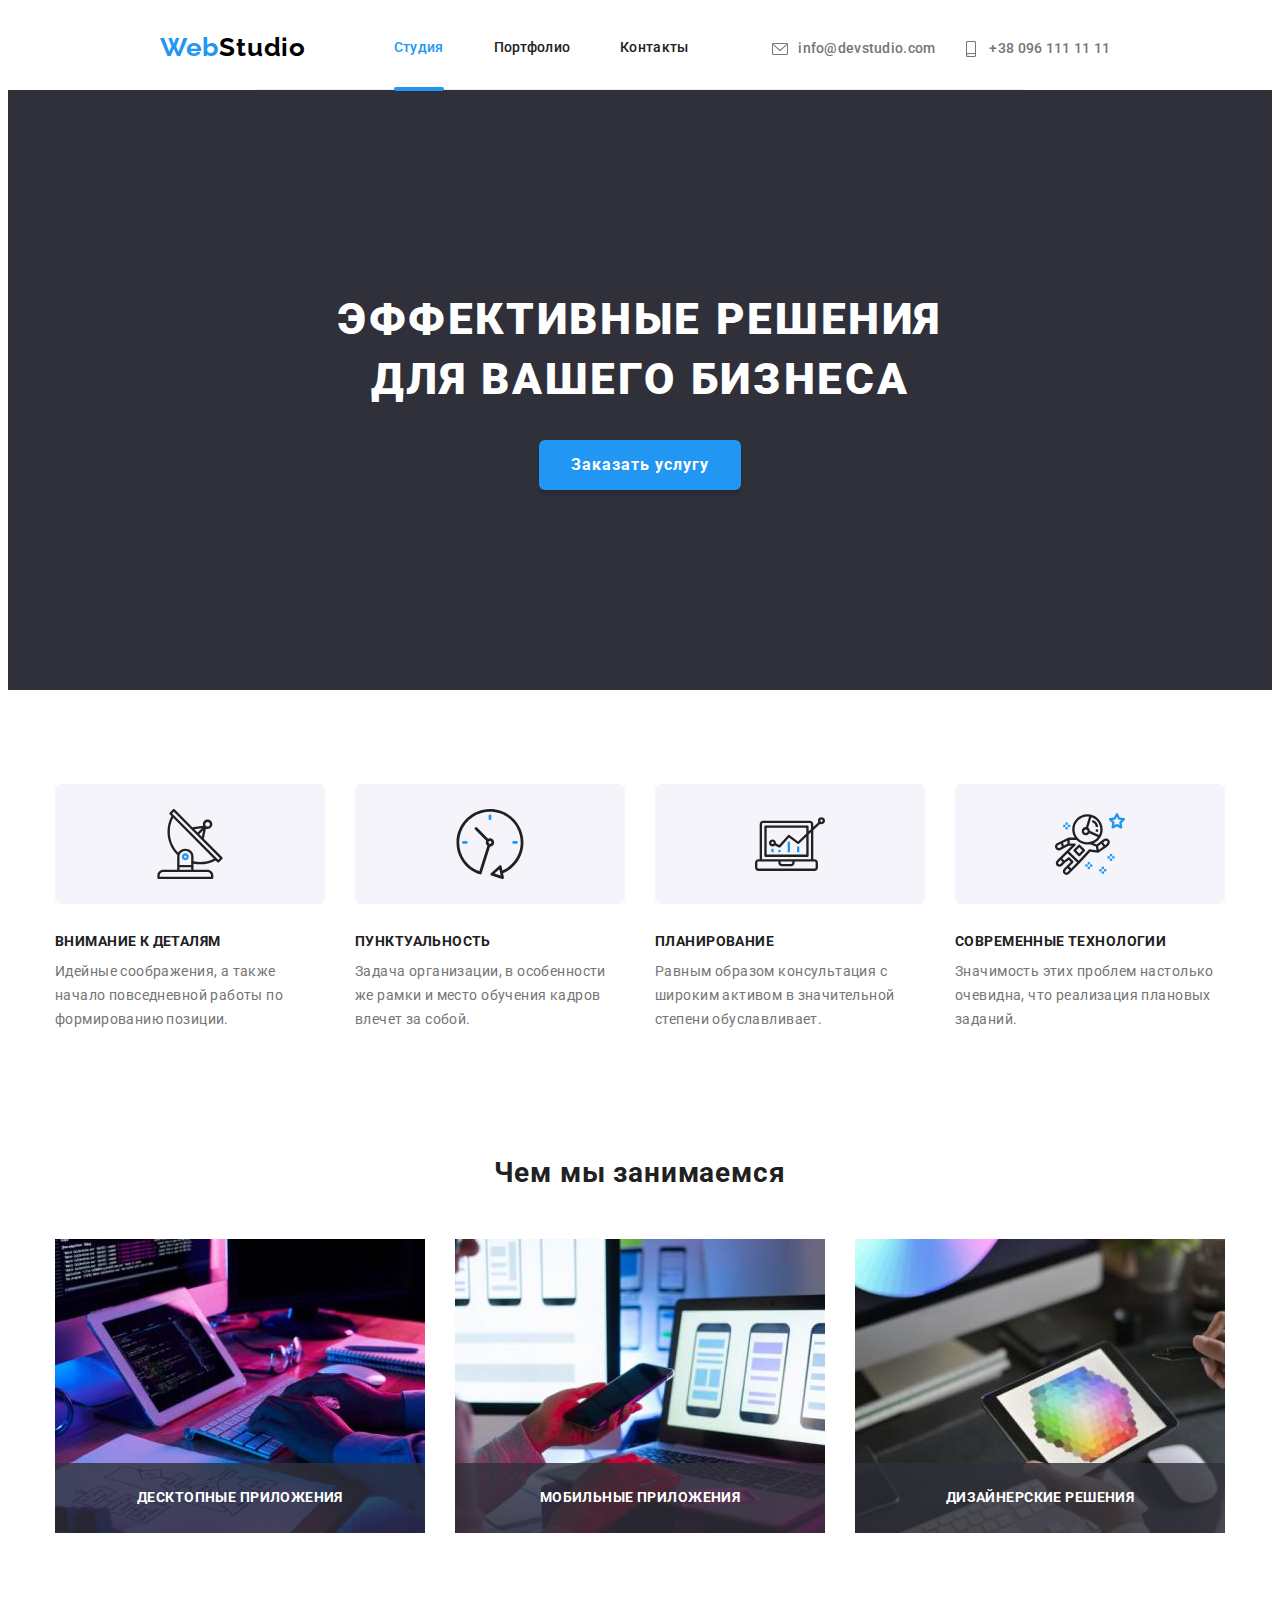
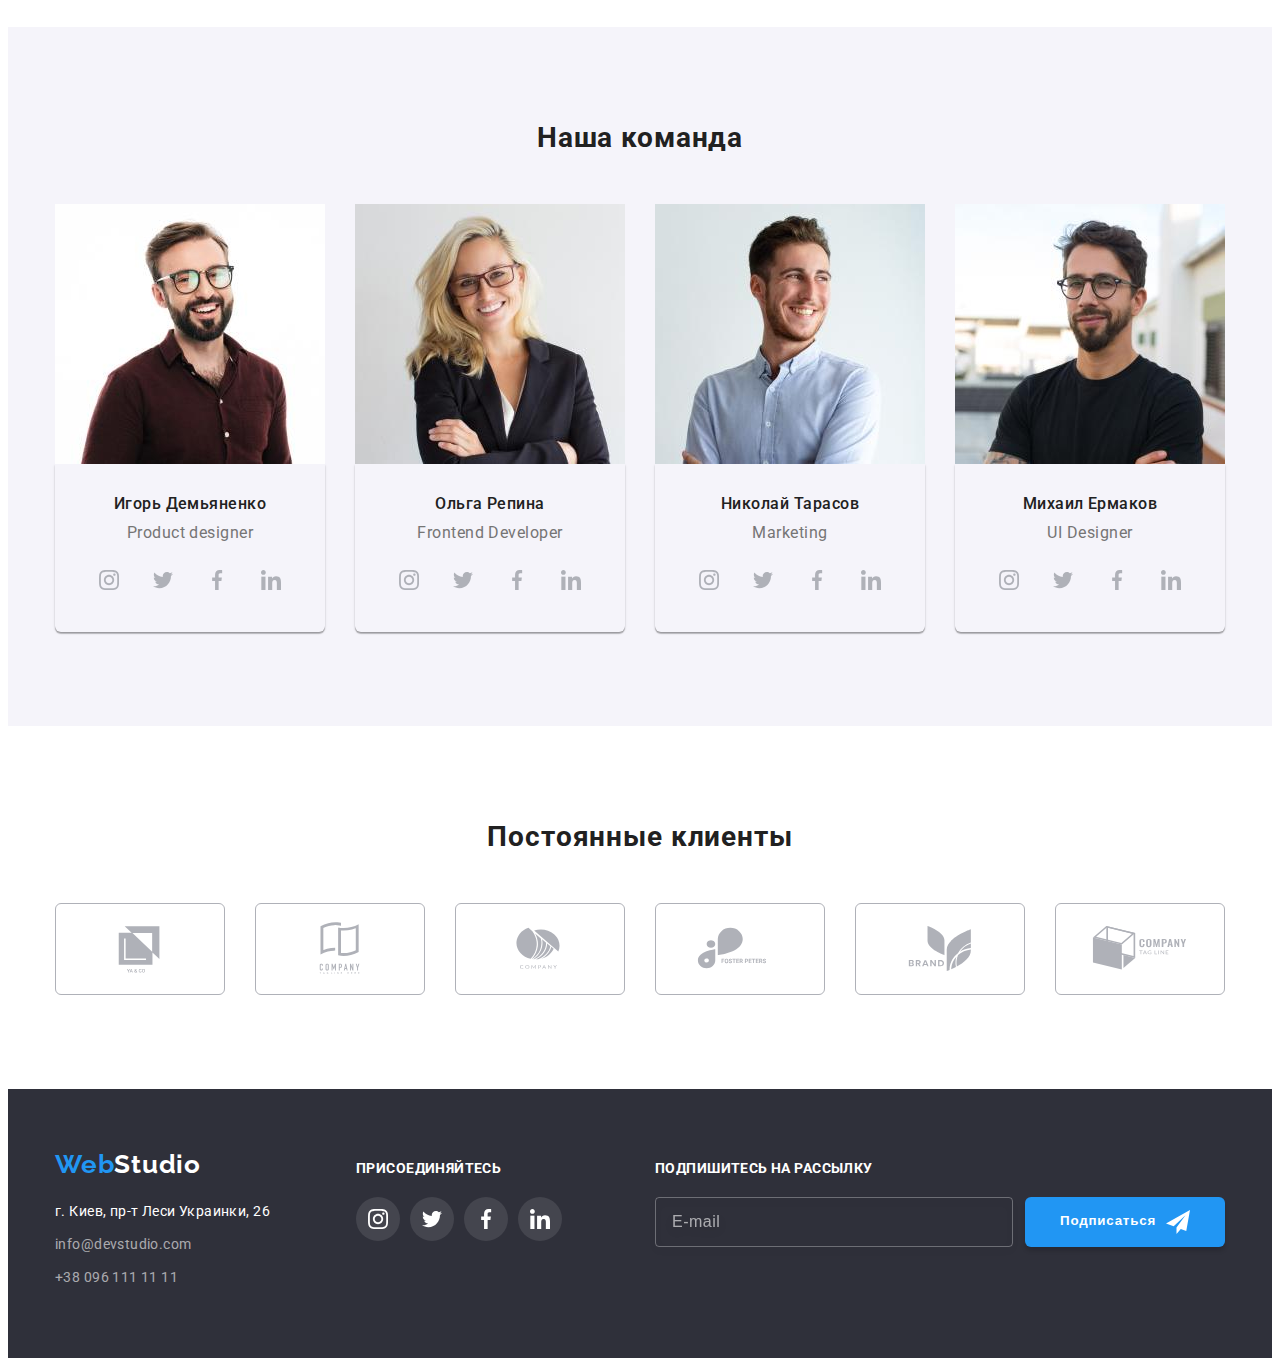
==== commit 1bb26d26: "HW 8" ====
--- a/index.html
+++ b/index.html
@@ -35,7 +35,7 @@
                         </svg></button>
                     <ul class="burger__list">
                         <li class="burger__item">
-                            <a href="./index.html" class="burger__link">Студия</a>
+                            <a href="./index.html" class="burger__link current">Студия</a>
                         </li>
                         <li class="burger__item">
                             <a href="./portfolio.html" class="burger__link">Портфолио</a>
@@ -169,8 +169,9 @@
                 <ul class="examples">
                     <li class="examples__item">
                         <div class="examples__pic-div">
-                            <img width="370" height="294" 
-                                src="./images/box1.jpg" alt="Картинка планшета">
+                            <img srcset="./images/features1_1x.jpg 1x, 
+                                    ./images/features1_2x.jpg 2x"
+                        src="./images/features1_1x.jpg" alt="Картинка планшета">
                             <div class="examples__overlay">
                                 <p class="examples__text">Десктопные приложения</p>
                             </div>
@@ -178,7 +179,9 @@
                     </li>
                     <li class="examples__item">
                         <div class="examples__pic-div">
-                            <img width="370" height="294" src="./images/box2.jpg" alt="Картинка ноутбука">
+                            <img srcset="./images/features2_1x.jpg 1x, 
+                                    ./images/features2_2x.jpg 2x"
+                        src="./images/features2_1x.jpg" alt="Картинка ноутбука">
                             <div class="examples__overlay">
                                 <p class="examples__text">Мобильные приложения</p>
                             </div>
@@ -186,7 +189,9 @@
                     </li>
                     <li class="examples__item">
                         <div class="examples__pic-div">
-                            <img width="370" height="294" src="./images/box3.jpg"
+                            <img srcset="./images/features3_1x.jpg 1x, 
+                                    ./images/features3_2x.jpg 2x"
+                        src="./images/features3_1x.jpg"
                                 alt="Картинка планшета в руках">
                             <div class="examples__overlay">
                                 <p class="examples__text">Дизайнерские решения</p>
@@ -204,7 +209,7 @@
                     <li class="team-item">
                         <img srcset="./images/team1_1x.jpg 1x, 
                                     ./images/team1_2x.jpg 2x"
-                        src="./images/team1_1x.jpg"  alt="Игорь_Демьяненко" width=270 height="260">
+                        src="./images/team1_1x.jpg"  alt="Игорь_Демьяненко">
                         <div class="border-main">
                             <h3 class="names">Игорь Демьяненко</h3>
                             <p class="responsibilities" lang="en">Product designer</p>
@@ -321,7 +326,7 @@
                     <li class="team-item">
                         <img  srcset="./images/team4_1x.jpg 1x, 
                                     ./images/team4_2x.jpg 2x"
-                        src="./images/team4_1x.jpg" alt="Михаил_Ермаков" width=270 height="260">
+                        src="./images/team4_1x.jpg" alt="Михаил_Ермаков">
                         <div class="border-main">
                             <h3 class="names">Михаил Ермаков</h3>
                             <p class="responsibilities" lang="en"> UI Designer</p>
--- a/css/main.min.css
+++ b/css/main.min.css
@@ -1 +1 @@
-:root{--primary-text-color: #757575;--secondary-text-color: #212121;--accent-text-color: #2196f3;--title-text-color: #ffffff;--bgc-portfolio-cards: rgba(33, 150, 243, 0.9);--overlay-bgc: rgba(47, 48, 58, 0.8);--secondary-background-color: #f5f4fa;--third-background-color: #2f303a;--icon-fill-main: #afb1b8;--cubic-bezier: cubic-bezier(0.4, 0, 0.2, 1);--box-shadow: 0px 4px 4px rgba(0, 0, 0, 0.25);--box-shadow-long: 0px 1px 3px rgba(0, 0, 0, 0.12), 0px 1px 1px rgba(0, 0, 0, 0.14), 0px 2px 1px rgba(0, 0, 0, 0.2);--box-shadow-pf-card: 0px 1px 1px rgba(0, 0, 0, 0.12), 0px 4px 4px rgba(0, 0, 0, 0.06), 1px 4px 6px rgba(0, 0, 0, 0.16);--transition-time: 250ms}html{box-sizing:border-box}*,*::before,*::after{box-sizing:inherit}.list{list-style:none;text-decoration:none}h1,h2,h3,h4,h5,h6,p{margin:0 0}ul{margin:0;padding:0;list-style:none}.button{cursor:pointer}img{display:block;width:100%;height:auto}address{font-style:normal;text-decoration:none}.hidden{position:absolute;width:1px;height:1px;margin:-1px;border:0;padding:0;white-space:nowrap;-webkit-clip-path:inset(100%);clip-path:inset(100%);clip:rect(0 0 0 0);overflow:hidden}body{font-family:"roboto",sans-serif;background-color:var(--background-color);color:var(--primary-text-color)}@media screen and (min-width: 320px)and (max-width: 1199px){.section{padding:60px 0}}@media screen and (min-width: 1200px){.section{padding-top:94px;padding-bottom:94px}}.current{color:var(--accent-text-color)}.current::after{content:"";width:100%;height:4px;position:absolute;background-color:var(--accent-text-color);border-radius:5px;left:0;bottom:-3px}.border-main{padding:30px 32px;background-color:var(--background-color);border-radius:0 0 6px 6px;box-shadow:var(--box-shadow-long)}.is-hidden{visibility:hidden;opacity:0;pointer-events:none}.main__title{font-size:28px;line-height:33px;letter-spacing:.03em;font-weight:700;margin-bottom:50px;color:var(--secondary-text-color);text-align:center}.logo{display:inline-block;margin-left:0px;color:var(--accent-text-color);text-decoration:none;font-family:Raleway;font-size:26px;line-height:1.19;letter-spacing:.03em;font-weight:700}@media screen and (min-width: 320px)and (max-width: 1200px){.logo{font-size:24px;line-height:1.16;letter-spacing:.03em;font-weight:700}}.logo-studio{color:#000;transition:color var(--transition-time) var(--cubic-bezier)}.logo--header{padding-top:24px;padding-bottom:25px;margin-right:88px}.logo__studio{color:#000;transition:color var(--transition-time) var(--cubic-bezier)}.logo__studio:hover,.logo__studio:active{color:var(--accent-text-color)}.logo__studio--footer{color:var(--title-text-color);transition:color var(--transition-time) var(--cubic-bezier)}.logo__studio--footer:hover,.logo__studio--footer:focus{color:var(--accent-text-color)}.logo-foot-main{margin-bottom:20px}.container,.container--footer{margin:0 auto;padding:0 15px}@media screen and (min-width: 320px)and (max-width: 767px){.container,.container--footer{width:100%}}@media screen and (min-width: 480px){.container,.container--footer{width:480px}}@media screen and (min-width: 768px)and (max-width: 1199px){.container,.container--footer{width:768px}}@media screen and (min-width: 1200px){.container,.container--footer{width:1200px}}@media screen and (min-width: 1200px){.container--footer{display:flex;align-items:baseline;margin:0 auto;text-align:baseline}}.container--mob-header{padding:0 15px;display:flex;justify-content:space-between}@media screen and (min-width: 480px){.container--mob-header{width:480px;margin-left:auto;margin-right:auto}}@media screen and (min-width: 767px){.container--mob-header{display:none}}.container__header{padding:0 15px}@media screen and (min-width: 320px){.container__header{width:100%}}@media screen and (min-width: 480px){.container__header{width:480px}}@media screen and (min-width: 768px){.container__header{width:768px}}@media screen and (min-width: 1200px){.container__header{width:1200px}}.button{display:inline-block;font-family:inherit;font-size:16px;display:flex;align-items:center;text-align:center;letter-spacing:.06em;border:none}.button__hero{border-radius:6px;font-weight:700;line-height:1.87;padding:10px 32px;display:inline-block;text-align:center;color:var(--title-text-color);background-color:var(--accent-text-color);box-shadow:0px 4px 4px rgba(0,0,0,.15)}.button__filter{border-radius:4px;color:var(--secondary-text-color);background-color:var(--secondary-background-color);font-weight:500;font-size:16px;line-height:1.62;text-align:center;letter-spacing:.03em;padding:6px 22px;width:auto;transition:color var(--transition-time) var(--cubic-bezier),background-color var(--transition-time) var(--cubic-bezier),box-shadow var(--transition-time) var(--cubic-bezier)}.button__filter:hover,.button__filter:focus{color:var(--title-text-color);background-color:var(--accent-text-color);box-shadow:var(--box-shadow)}.filter__current{color:var(--title-text-color);background-color:var(--accent-text-color);box-shadow:var(--box-shadow)}@media screen and (min-width: 320px)and (max-width: 767px){.filter__margins{margin-bottom:15px;margin-right:8px}}@media screen and (min-width: 768px){.filter__margins{margin-left:8px}.filter__margins:first-child{margin-left:0}}.btn{display:inline-block}.button--modal{display:block;margin:0 auto;border-radius:6px;font-weight:700;line-height:1.87;padding:10px 54px;color:var(--title-text-color);background-color:var(--accent-text-color);box-shadow:0px 4px 4px rgba(0,0,0,.15)}.button--subscribe{display:flex;justify-content:center;align-items:center;cursor:pointer;width:200px;height:50px;border-radius:6px;font-weight:700;line-height:1.87;padding:auto auto;vertical-align:center;color:var(--title-text-color);background-color:var(--accent-text-color);letter-spacing:.06em;border:none;box-shadow:0px 4px 4px rgba(0,0,0,.15)}@media screen and (min-width: 320px)and (max-width: 1199px){.button--subscribe{margin:0 auto}}.close-menu-button{position:absolute;top:14px;right:14px;width:40px;height:40px;border:none;background-color:transparent;display:flex;align-items:center;justify-content:center;transition:fill var(--transition-time) var(--cubic-bezier)}.close-menu-button:hover,.close-menu-button:focus{fill:var(--accent-text-color);cursor:pointer}.open-menu-button{margin-left:auto;border:none;background-color:transparent}@media screen and (min-width: 767px){.open-menu-button{display:none}}.open-menu-button :hover,.open-menu-button :focus{fill:var(--accent-text-color);cursor:pointer}.social-icons__list{display:flex;justify-content:center}.social__item{width:44px;height:44px}.social__item+.social__item{margin-left:10px}.social__icon{fill:currentColor}.social__link{width:100%;height:100%;border-radius:50%;display:flex;align-items:center;justify-content:center;color:var(--icon-fill-main);transition:color var(--transition-time) var(--cubic-bezier),background-color var(--transition-time) var(--cubic-bezier)}.social__link:hover,.social__link:focus{background-color:var(--accent-text-color);color:var(--title-text-color)}.social__link--footer{color:var(--title-text-color);background-color:rgba(255,255,255,.1)}@media screen and (min-width: 1200px){.contacts{display:flex;align-items:center}}.contacts__list{display:flex;flex-direction:row}.contacts__mail,.contacts__tel{font-size:12px;line-height:1.16;letter-spacing:.02em;font-weight:500;color:var(--primary-text-color);text-decoration:none;transition:color var(--transition-time) var(--cubic-bezier)}.contacts__mail:hover,.contacts__mail:focus,.contacts__tel:hover,.contacts__tel:focus{color:var(--accent-text-color)}@media screen and (min-width: 1200px){.contacts__mail,.contacts__tel{font-size:14px;line-height:1.16;letter-spacing:.02em;font-weight:500}}.contacts__mail{padding-bottom:10px;padding-top:20px}@media screen and (min-width: 1200px){.contacts__mail{padding:32px 0;margin-right:30px}}.contacts__tel{padding-bottom:18px;margin-left:-2px}@media screen and (min-width: 1200px){.contacts__tel{padding:32px 0;margin-right:10px;padding:32px 0}}.contacts__icon{width:16px;height:16px;display:inline-block;vertical-align:middle;fill:currentColor;margin-right:10px}.contacts__link--footer{display:inline-block;font-weight:400;color:rgba(255,255,255,.6);font-size:14px;line-height:1.71;letter-spacing:.03em;text-decoration:none;transition:color var(--transition-time) var(--cubic-bezier)}.contacts__link--footer:hover,.contacts__link--footer:focus{color:var(--accent-text-color)}@media screen and (min-width: 320px)and (max-width: 1199px){.contacts__link--footer{margin-bottom:8px}}@media screen and (min-width: 1200px){.contacts--footer{max-width:231px;margin-bottom:9px}.contacts--footer :last-child{margin-bottom:0}}.form-field{margin-bottom:10px}.form__input-wrap{position:relative}.form__input{padding-left:42px;width:100%;height:40px;outline:none;border:1px solid rgba(33,33,33,.2);border-radius:4px;background-color:transparent;transition:border-color var(--transition-time) var(--cubic-bezier)}.form__input:focus,.form__input:hover{border-color:var(--accent-text-color);cursor:pointer}.form__input:focus+.form__icon-name,.form__input:hover+.form__icon-name{fill:var(--accent-text-color)}.form__icon-name{position:absolute;top:50%;transform:translateY(-50%);left:12px;transition:fill var(--transition-time) var(--cubic-bezier)}.form__input__text{display:block;margin-bottom:4px;color:var(--primary-text-color);font-size:12px;line-height:1.16;letter-spacing:.01em}.form__textarea{width:100%;height:120px;outline:none;border:1px solid rgba(33,33,33,.2);border-radius:4px;padding:12px 16px;resize:none;background-color:transparent;transition:border-color var(--transition-time) var(--cubic-bezier)}.form__textarea:focus,.form__textarea:hover{border-color:var(--accent-text-color);cursor:pointer}.form__textarea::-moz-placeholder{color:rgba(117,117,117,.5);font-size:12px;line-height:1.16;letter-spacing:.01em;color:rgba(117,117,117,.5)}.form__textarea:-ms-input-placeholder{color:rgba(117,117,117,.5);font-size:12px;line-height:1.16;letter-spacing:.01em;color:rgba(117,117,117,.5)}.form__textarea::placeholder{color:rgba(117,117,117,.5);font-size:12px;line-height:1.16;letter-spacing:.01em;color:rgba(117,117,117,.5)}.nav{display:flex;justify-content:center;font-size:14px;line-height:1.14;letter-spacing:.02em;font-weight:500}@media screen and (max-width: 768px){.nav{display:none}}@media screen and (min-width: 768px)and (max-width: 1199px){.nav{width:738px}}.header-border{border-bottom:1px solid #ececec}@media screen and (min-width: 767px){.header-border{display:flex;justify-content:center;width:768px;margin-left:auto;margin-right:auto}}.nav__list{display:flex;padding-left:0px}.nav__item{color:var(--secondary-text-color);margin-right:50px}.nav__item:last-child{margin-right:0}.nav__item:hover,.nav__item:focus{color:var(--accent-text-color)}.nav__link{position:relative;display:inline-block;padding-top:32px;padding-bottom:32px;color:var(--secondary-text-color);text-decoration:none;transition:color var(--transition-time) var(--cubic-bezier)}.nav__link:hover,.nav__link:focus{color:var(--accent-text-color)}.nav__link.current{color:var(--accent-text-color)}@media screen and (min-width: 767px){.logo--header.logo.mobile{display:none}}.nav-right{margin-left:84px;min-width:-webkit-fit-content;min-width:-moz-fit-content;min-width:fit-content}.hero__section{margin:0 auto;text-align:center;background-repeat:no-repeat;background-size:cover;background-position:center;background-color:var(--third-background-color)}@media screen and (min-width: 320px){.hero__section{background-image:linear-gradient(rgba(47, 48, 58, 0.4), rgba(47, 48, 58, 0.4)),url(/images/hero-mob-1x.jpg);padding-top:118px;padding-bottom:118px}}@media screen and (min-width: 768px){.hero__section{background-image:linear-gradient(rgba(47, 48, 58, 0.4), rgba(47, 48, 58, 0.4)),url(/images/hero-tab-1x.jpg);padding-top:118px;padding-bottom:118px}}@media screen and (min-width: 1200px){.hero__section{background-image:linear-gradient(rgba(47, 48, 58, 0.4), rgba(47, 48, 58, 0.4)),url(/images/hero-picture.jpg);max-width:1600px;padding-top:200px;padding-bottom:200px}}.hero__title{display:block;margin-top:0;margin-bottom:30px;margin-right:auto;margin-left:auto;text-align:center;color:var(--title-text-color);text-transform:uppercase}@media screen and (min-width: 320px){.hero__title{font-size:26px;line-height:1.61;letter-spacing:.06em;font-weight:900;max-width:360px}}@media screen and (min-width: 1200px){.hero__title{font-size:44px;line-height:1.36;letter-spacing:.06em;font-weight:900;max-width:696px}}.examples__section{padding-bottom:94px}@media screen and (max-width: 1199px){.examples__section{display:none}}.examples{display:flex;padding-left:0}.examples__item{margin-left:30px}.examples__item:first-child{margin-left:0}.examples__pic-div{position:relative;overflow:hidden}.examples__overlay{position:absolute;bottom:0;display:flex;width:100%;height:70px;justify-content:center;align-items:center;background-color:var(--overlay-bgc)}.examples__text{color:var(--title-text-color);font-weight:700;font-size:14px;line-height:1.14;text-align:center;letter-spacing:.03em;text-transform:uppercase}.footer{padding-top:60px;padding-bottom:60px;background-color:var(--third-background-color)}.container-footer-left{text-align:center;display:block;min-width:231px}@media screen and (min-width: 320px)and (max-width: 1199px){.container-footer-left{margin-bottom:60px}}@media screen and (min-width: 1200px){.container-footer-left{margin-right:70px;text-align:left}}.address{display:inline-block;text-decoration:none;font-style:normal;font-weight:400;color:var(--title-text-color);font-size:14px;line-height:1.71;letter-spacing:.03em;transition:color var(--transition-time) var(--cubic-bezier)}.address:hover,.address:focus{color:var(--accent-text-color)}@media screen and (min-width: 320px){.address{margin-bottom:8px}}.footer__join{text-align:center;margin-bottom:20px;color:var(--title-text-color);font-weight:700;font-size:14px;line-height:1.14;letter-spacing:.03em;text-transform:uppercase}@media screen and (min-width: 1200px){.footer__join{text-align:left}}@media screen and (min-width: 768px){.footer__wrap--left{display:flex;align-items:baseline;justify-content:space-around}}@media screen and (min-width: 1200px){.footer__wrap--left{justify-content:space-between}}@media screen and (min-width: 1200px){.footer__wrap--all{display:flex;justify-content:space-between;align-items:baseline}}@media screen and (min-width: 320px)and (max-width: 1199px){.container-footer-socials{margin-bottom:60px}}@media screen and (min-width: 1200px){.container-footer-socials{height:80px}}.features__list{margin-bottom:-30px;margin:0 auto}@media screen and (min-width: 768px){.features__list{display:flex;justify-content:center;flex-wrap:wrap;margin-left:-30px}}.features__list .features__item{margin-bottom:30px}@media screen and (min-width: 768px){.features__list .features__item{width:calc(100% / 2 - 30px);margin-left:30px}}@media screen and (min-width: 1200px){.features__list .features__item{width:calc(100% / 4 - 30px)}}.features__list .features__item+.features__list .features__item{margin-left:30px}.features__icon-block{margin-right:auto;margin-left:auto;margin-bottom:30px;display:flex;background-color:var(--secondary-background-color);width:100%;height:120px;align-items:center;justify-content:center;border-radius:6px}.features__icon{display:inline-block;justify-content:center;align-items:center}.features__title{margin-bottom:10px;display:flex;color:var(--secondary-text-color);margin-bottom:10px;font-size:14px;line-height:1.14;letter-spacing:.03em;font-weight:700;text-transform:uppercase}.features__paragraph{display:inline-block;min-width:270px;font-size:14px;line-height:1.71;letter-spacing:.03em;font-weight:400}.our-team{background-color:var(--secondary-background-color)}.team__list{margin-bottom:-30px}@media screen and (min-width: 768px){.team__list{display:flex;justify-content:center;align-items:center;flex-wrap:wrap;margin-left:-30px}}.team-item{margin-bottom:30px}@media screen and (min-width: 768px){.team-item{width:calc(100% / 2 - 30px);margin-left:30px}}@media screen and (min-width: 1200px){.team-item{width:calc(100% / 4 - 30px)}.team-item+.team-item{margin-left:30px}}.div-team{background-color:var(--title-text-color)}.names{font-size:16px;line-height:1.19;letter-spacing:.03em;font-weight:500;color:var(--secondary-text-color);text-align:center;margin-bottom:10px}.responsibilities{font-size:16px;line-height:1.19;letter-spacing:.03em;font-weight:400;text-align:center;margin-bottom:16px}.team-icons-item+.team-icons-item{margin-left:10px}.clients{display:flex}@media screen and (min-width: 320px){.clients{flex-wrap:wrap;margin:-15px}}@media screen and (min-width: 1200px){.clients{justify-items:center}}.clients__item{height:92px}@media screen and (min-width: 320px){.clients__item{width:210px;margin:15px;width:calc(100% / 2 - 30px)}}@media screen and (min-width: 768px){.clients__item{width:226px;width:calc(100% / 3 - 30px)}}@media screen and (min-width: 1200px){.clients__item{width:170px;width:calc(100% / 6 - 30px)}}.clients__item .clients__link{width:100%;height:100%;border-radius:6px;display:flex;align-items:center;justify-content:center;color:var(--icon-fill-main);border:1px solid var(--icon-fill-main);transition:color var(--transition-time) var(--cubic-bezier),border-color var(--transition-time) var(--cubic-bezier)}.clients__item .clients__link:hover,.clients__item .clients__link:focus{color:var(--accent-text-color);border:1px solid var(--accent-text-color)}@media screen and (min-width: 1200px){.subscribe{margin-left:93px;justify-content:flex-end}}@media screen and (min-width: 1200px){.subscribe__wrap{display:flex}}.subscribe__input{display:block;width:100%;height:50px;padding:15px 16px;background-color:transparent;border:1px solid rgba(255,255,255,.3);border-radius:4px;background-color:transparent;font-size:16px;line-height:1.25;align-items:center;letter-spacing:.03em;color:rgba(255,255,255,.6);filter:drop-shadow(0px 4px 4px rgba(0, 0, 0, 0.15))}.subscribe__input::-moz-placeholder{font-size:16px;line-height:1.25;align-items:center;letter-spacing:.03em;color:rgba(255,255,255,.6)}.subscribe__input:-ms-input-placeholder{font-size:16px;line-height:1.25;align-items:center;letter-spacing:.03em;color:rgba(255,255,255,.6)}.subscribe__input::placeholder{font-size:16px;line-height:1.25;align-items:center;letter-spacing:.03em;color:rgba(255,255,255,.6)}@media screen and (min-width: 320px)and (max-width: 1199px){.subscribe__input{margin-bottom:30px;margin-left:auto;margin-right:auto}}@media screen and (min-width: 480px){.subscribe__input{width:450px}}@media screen and (min-width: 1200px){.subscribe__input{width:358px;height:50px;padding:15px 16px;margin-right:12px}}.subscribe__icon{margin-left:10px}.ul-filter{display:flex;justify-content:center;margin-bottom:50px}@media screen and (min-width: 320px)and (max-width: 1199px){.ul-filter{margin-bottom:40px}}@media screen and (max-width: 767px){.ul-filter{flex-wrap:wrap;justify-content:flex-start}}.portfolio__border{border-bottom:1px solid #ececec;border-right:1px solid #ececec;border-left:1px solid #ececec;padding:20px 24px;flex-grow:1}.portfolio__link{display:flex;flex-direction:column;height:100%;flex-grow:1;text-decoration:none;transition:box-shadow var(--transition-time) var(--cubic-bezier)}.portfolio__link:hover,.portfolio__link:focus{box-shadow:var(--box-shadow-pf-card)}.portfolio__link:hover .overlay,.portfolio__link:focus .overlay{transform:translateY(-100%)}.portfolio__pic-div{position:relative;overflow:hidden}.portfolio__title{color:var(--secondary-text-color);font-weight:700;font-size:18px;line-height:2;letter-spacing:.06em;margin-top:0;margin-bottom:4px}.portfolio__paragraph{color:var(--primary-text-color);font-size:16px;line-height:1.87;letter-spacing:.03em}.portfolio__overlay-text{color:var(--title-text-color);font-size:18px;line-height:1.56;letter-spacing:.03em}.overlay{position:absolute;width:100%;height:100%;padding:63px 24px;background-color:var(--bgc-portfolio-cards);transition:transform var(--transition-time) var(--cubic-bezier);overflow:auto}.portfolio__container{display:flex;flex-wrap:wrap}@media screen and (min-width: 768px)and (max-width: 1199px){.portfolio__container{margin:-15px}}.portfolio__flex-item{margin-bottom:15px}@media screen and (min-width: 320px){.portfolio__flex-item{width:100%}}@media screen and (min-width: 480px){.portfolio__flex-item{width:450px;margin-left:auto;margin-right:auto}}@media screen and (min-width: 768px)and (max-width: 1199px){.portfolio__flex-item{margin:15px;flex-basis:calc((100% - 60px) / 2)}}@media screen and (min-width: 1199px){.portfolio__flex-item{width:370px;margin-right:30px;margin-bottom:30px}.portfolio__flex-item:nth-child(3n){margin-right:0}.portfolio__flex-item:nth-last-child(-n+3){margin-bottom:0}}.backdrop{position:fixed;top:0;left:0;width:100vw;height:100vh;background-color:rgba(0,0,0,.2);transition:opacity var(--transition-time) var(--cubic-bezier),visibility var(--transition-time) var(--cubic-bezier)}.backdrop.is-hidden .modal{transform:translate(-50%, -50%) scale(1.5)}.modal{position:absolute;top:50%;left:50%;transform:translate(-50%, -50%) scale(1);padding:40px;box-shadow:0px 1px 3px rgba(0,0,0,.12),0px 1px 1px rgba(0,0,0,.14),0px 2px 1px rgba(0,0,0,.2);border-radius:4px;background-color:#fff;transition:transform 250ms}@media screen and (min-width: 320px){.modal{width:90%}}@media screen and (min-width: 480px){.modal{width:450px;height:100vh}}@media screen and (min-width: 1200px){.modal{width:528px;min-height:581px}}.modal__title{margin-bottom:12px;font-size:20px;line-height:1.15;letter-spacing:.03em;font-weight:700;color:var(--secondary-text-color);text-align:center}.checkbox{-webkit-appearance:none;-moz-appearance:none;appearance:none;position:absolute}.checkbox:checked+.checkbox__text span{background-color:var(--accent-text-color);background-position:center;background-origin:border-box;background-size:cover;border:none}.checkbox:checked+.checkbox__text .icon-checked{fill:var(--background-color)}.checkbox:focus+.checkbox__text .icon-checked{border:3px solid var(--accent-text-color)}.checkbox__link{-webkit-text-decoration-skip-ink:none;text-decoration-skip-ink:none;font-size:12px;line-height:1.16;letter-spacing:.03em;font-weight:400;color:var(--accent-text-color)}.checkbox__link:focus span{border:3px solid}@media screen and (min-width: 1200px){.checkbox__link{font-size:14px;line-height:1.71;letter-spacing:.03em;font-weight:400}}.checkbox__text{display:flex;justify-content:center;align-items:center;font-size:12px;line-height:1.16;letter-spacing:.03em;font-weight:400;transition:border-color var(--transition-time) var(--cubic-bezier)}.checkbox__text:hover{cursor:pointer}.checkbox__text:hover span,.checkbox__text:focus span{cursor:pointer;border:3px solid;border-color:var(--accent-text-color)}@media screen and (min-width: 1200px){.checkbox__text{font-size:14px;line-height:1.71;letter-spacing:.03em;font-weight:400}}.checkbox__text span{width:16px;height:15px;margin-right:7px;border:2px solid var(--secondary-text-color);border-radius:2px;display:flex;justify-content:center;align-items:center;transition:background-color var(--transition-time) var(--cubic-bezier),border-color var(--transition-time) var(--cubic-bezier)}@media screen and (min-width: 1200px){.checkbox__text span{margin-right:11px}}.icon-checked{fill:transparent;transition:fill var(--transition-time) var(--cubic-bezier)}.comments{margin-bottom:20px}.checkbox__wrap{display:flex;align-items:center;justify-content:center;margin-bottom:30px}.modal-close{position:absolute;top:14px;right:14px;width:30px;height:30px;background-color:transparent;border:1px solid rgba(0,0,0,.1);border-radius:50%;display:flex;align-items:center;justify-content:center;transition:fill var(--transition-time) var(--cubic-bezier)}.modal-close:hover,.modal-close:focus{fill:var(--accent-text-color);cursor:pointer}.mob-menu{z-index:99;position:fixed;background-color:#fff;width:100vw;height:100%;top:0;left:0;padding-left:25px;display:flex;flex-direction:column;justify-content:space-between}@media screen and (min-width: 767px){.mob-menu{display:none}}@media screen and (min-width: 480px){.mob-menu{padding-left:40px}}.burger__list{margin-top:48px}.burger__item{margin-bottom:32px}.burger__item:last-child{margin-bottom:0}.burger__link{display:inline-block;color:var(--secondary-text-color);text-decoration:none;font-size:30px;line-height:1.17;letter-spacing:.02em;font-weight:500}.burger__link:hover,.burger__link:focus{color:var(--accent-text-color)}@media screen and (min-width: 480px){.burger__link{font-size:40px;line-height:1.17;letter-spacing:.02em;font-weight:500}}.burger__contacts{margin-bottom:64px}.burger__tel{display:block;font-size:26px;line-height:1.18;letter-spacing:.02em;font-weight:500;text-decoration:none;color:var(--accent-text-color);padding-bottom:32px}@media screen and (min-width: 480px){.burger__tel{font-size:34px;line-height:1.18;letter-spacing:.02em;font-weight:500}}.burger__mail{display:block;font-size:24px;line-height:1.16;letter-spacing:.02em;font-weight:500;text-decoration:none;color:var(--primary-text-color)}.burger__social__list{display:flex;flex-wrap:wrap}.burger__social__item{padding-left:10px}.burger__social__item+.burger__social__item{margin-left:10px;border-left:2px solid rgba(33,33,33,.2)}.burger__social__item:first-child{padding-left:0}.burger__social__link{font-size:18px;line-height:1.2;letter-spacing:.02em;font-weight:500;text-decoration:none;color:var(--accent-text-color)}.menu-bottom{margin-bottom:48px}/*# sourceMappingURL=main.min.css.map */+:root{--primary-text-color: #757575;--secondary-text-color: #212121;--accent-text-color: #2196f3;--title-text-color: #ffffff;--bgc-portfolio-cards: rgba(33, 150, 243, 0.9);--overlay-bgc: rgba(47, 48, 58, 0.8);--secondary-background-color: #f5f4fa;--third-background-color: #2f303a;--icon-fill-main: #afb1b8;--cubic-bezier: cubic-bezier(0.4, 0, 0.2, 1);--box-shadow: 0px 4px 4px rgba(0, 0, 0, 0.25);--box-shadow-long: 0px 1px 3px rgba(0, 0, 0, 0.12), 0px 1px 1px rgba(0, 0, 0, 0.14), 0px 2px 1px rgba(0, 0, 0, 0.2);--box-shadow-pf-card: 0px 1px 1px rgba(0, 0, 0, 0.12), 0px 4px 4px rgba(0, 0, 0, 0.06), 1px 4px 6px rgba(0, 0, 0, 0.16);--transition-time: 250ms}html{box-sizing:border-box}*,*::before,*::after{box-sizing:inherit}.list{list-style:none;text-decoration:none}h1,h2,h3,h4,h5,h6,p{margin:0 0}ul{margin:0;padding:0;list-style:none}.button{cursor:pointer}img{display:block;width:100%;height:auto}address{font-style:normal;text-decoration:none}.hidden{position:absolute;width:1px;height:1px;margin:-1px;border:0;padding:0;white-space:nowrap;-webkit-clip-path:inset(100%);clip-path:inset(100%);clip:rect(0 0 0 0);overflow:hidden}body{font-family:"roboto",sans-serif;background-color:var(--background-color);color:var(--primary-text-color)}@media screen and (min-width: 320px)and (max-width: 1199px){.section{padding:60px 0}}@media screen and (min-width: 1200px){.section{padding-top:94px;padding-bottom:94px}}.current{color:var(--accent-text-color)}.current::after{content:"";width:100%;height:4px;position:absolute;background-color:var(--accent-text-color);border-radius:5px;left:0;bottom:-3px}.border-main{padding:30px 32px;background-color:var(--background-color);border-radius:0 0 6px 6px;box-shadow:var(--box-shadow-long)}.is-hidden{visibility:hidden;opacity:0;pointer-events:none}.main__title{font-size:28px;line-height:33px;letter-spacing:.03em;font-weight:700;margin-bottom:50px;color:var(--secondary-text-color);text-align:center}.logo{display:inline-block;margin-left:0px;color:var(--accent-text-color);text-decoration:none;font-family:Raleway;font-size:26px;line-height:1.19;letter-spacing:.03em;font-weight:700}@media screen and (min-width: 320px)and (max-width: 1200px){.logo{font-size:24px;line-height:1.16;letter-spacing:.03em;font-weight:700}}.logo-studio{color:#000;transition:color var(--transition-time) var(--cubic-bezier)}.logo--header{padding-top:24px;padding-bottom:25px;margin-right:88px}.logo__studio{color:#000;transition:color var(--transition-time) var(--cubic-bezier)}.logo__studio:hover,.logo__studio:active{color:var(--accent-text-color)}.logo__studio--footer{color:var(--title-text-color);transition:color var(--transition-time) var(--cubic-bezier)}.logo__studio--footer:hover,.logo__studio--footer:focus{color:var(--accent-text-color)}.logo-foot-main{margin-bottom:20px}.container,.container--footer{margin:0 auto;padding:0 15px}@media screen and (min-width: 320px)and (max-width: 767px){.container,.container--footer{width:100%}}@media screen and (min-width: 480px){.container,.container--footer{width:480px}}@media screen and (min-width: 768px)and (max-width: 1199px){.container,.container--footer{width:768px}}@media screen and (min-width: 1200px){.container,.container--footer{width:1200px}}@media screen and (min-width: 1200px){.container--footer{display:flex;align-items:baseline;margin:0 auto;text-align:baseline}}.container--mob-header{padding:0 15px;display:flex;justify-content:space-between}@media screen and (min-width: 480px){.container--mob-header{width:480px;margin-left:auto;margin-right:auto}}@media screen and (min-width: 767px){.container--mob-header{display:none}}.container__header{padding:0 15px}@media screen and (min-width: 320px){.container__header{width:100%}}@media screen and (min-width: 480px){.container__header{width:480px}}@media screen and (min-width: 768px){.container__header{width:768px}}@media screen and (min-width: 1200px){.container__header{width:1200px}}.button{display:inline-block;font-family:inherit;font-size:16px;display:flex;align-items:center;text-align:center;letter-spacing:.06em;border:none}.button__hero{border-radius:6px;font-weight:700;line-height:1.87;padding:10px 32px;display:inline-block;text-align:center;color:var(--title-text-color);background-color:var(--accent-text-color);box-shadow:0px 4px 4px rgba(0,0,0,.15)}.button__filter{border-radius:4px;color:var(--secondary-text-color);background-color:var(--secondary-background-color);font-weight:500;font-size:16px;line-height:1.62;text-align:center;letter-spacing:.03em;padding:6px 22px;width:auto;transition:color var(--transition-time) var(--cubic-bezier),background-color var(--transition-time) var(--cubic-bezier),box-shadow var(--transition-time) var(--cubic-bezier)}.button__filter:hover,.button__filter:focus{color:var(--title-text-color);background-color:var(--accent-text-color);box-shadow:var(--box-shadow)}.filter__current{color:var(--title-text-color);background-color:var(--accent-text-color);box-shadow:var(--box-shadow)}@media screen and (min-width: 320px)and (max-width: 767px){.filter__margins{margin-bottom:15px;margin-right:8px}}@media screen and (min-width: 768px){.filter__margins{margin-left:8px}.filter__margins:first-child{margin-left:0}}.btn{display:inline-block}.button--modal{display:block;margin:0 auto;border-radius:6px;font-weight:700;line-height:1.87;padding:10px 54px;color:var(--title-text-color);background-color:var(--accent-text-color);box-shadow:0px 4px 4px rgba(0,0,0,.15)}.button--subscribe{display:flex;justify-content:center;align-items:center;cursor:pointer;width:200px;height:50px;border-radius:6px;font-weight:700;line-height:1.87;padding:auto auto;vertical-align:center;color:var(--title-text-color);background-color:var(--accent-text-color);letter-spacing:.06em;border:none;box-shadow:0px 4px 4px rgba(0,0,0,.15)}@media screen and (min-width: 320px)and (max-width: 1199px){.button--subscribe{margin:0 auto}}.close-menu-button{position:absolute;top:14px;right:14px;width:40px;height:40px;border:none;background-color:transparent;display:flex;align-items:center;justify-content:center;transition:fill var(--transition-time) var(--cubic-bezier)}.close-menu-button:hover,.close-menu-button:focus{fill:var(--accent-text-color);cursor:pointer}.open-menu-button{margin-left:auto;border:none;background-color:transparent}@media screen and (min-width: 767px){.open-menu-button{display:none}}.open-menu-button :hover,.open-menu-button :focus{fill:var(--accent-text-color);cursor:pointer}.social-icons__list{display:flex;justify-content:center}.social__item{width:44px;height:44px}.social__item+.social__item{margin-left:10px}.social__icon{fill:currentColor}.social__link{width:100%;height:100%;border-radius:50%;display:flex;align-items:center;justify-content:center;color:var(--icon-fill-main);transition:color var(--transition-time) var(--cubic-bezier),background-color var(--transition-time) var(--cubic-bezier)}.social__link:hover,.social__link:focus{background-color:var(--accent-text-color);color:var(--title-text-color)}.social__link--footer{color:var(--title-text-color);background-color:rgba(255,255,255,.1)}@media screen and (min-width: 1200px){.contacts{display:flex;align-items:center}}.contacts__list{display:flex;flex-direction:row}.contacts__mail,.contacts__tel{font-size:12px;line-height:1.16;letter-spacing:.02em;font-weight:500;color:var(--primary-text-color);text-decoration:none;transition:color var(--transition-time) var(--cubic-bezier)}.contacts__mail:hover,.contacts__mail:focus,.contacts__tel:hover,.contacts__tel:focus{color:var(--accent-text-color)}@media screen and (min-width: 1200px){.contacts__mail,.contacts__tel{font-size:14px;line-height:1.16;letter-spacing:.02em;font-weight:500}}.contacts__mail{padding-bottom:10px;padding-top:20px}@media screen and (min-width: 1200px){.contacts__mail{padding:32px 0;margin-right:30px}}.contacts__tel{padding-bottom:18px;margin-left:-2px}@media screen and (min-width: 1200px){.contacts__tel{padding:32px 0;margin-right:10px;padding:32px 0}}.contacts__icon{width:16px;height:16px;display:inline-block;vertical-align:middle;fill:currentColor;margin-right:10px}.contacts__link--footer{display:inline-block;font-weight:400;color:rgba(255,255,255,.6);font-size:14px;line-height:1.71;letter-spacing:.03em;text-decoration:none;transition:color var(--transition-time) var(--cubic-bezier)}.contacts__link--footer:hover,.contacts__link--footer:focus{color:var(--accent-text-color)}@media screen and (min-width: 320px)and (max-width: 1199px){.contacts__link--footer{margin-bottom:8px}}@media screen and (min-width: 1200px){.contacts--footer{max-width:231px;margin-bottom:9px}.contacts--footer :last-child{margin-bottom:0}}.form-field{margin-bottom:10px}.form__input-wrap{position:relative}.form__input{padding-left:42px;width:100%;height:40px;outline:none;border:1px solid rgba(33,33,33,.2);border-radius:4px;background-color:transparent;transition:border-color var(--transition-time) var(--cubic-bezier)}.form__input:focus,.form__input:hover{border-color:var(--accent-text-color);cursor:pointer}.form__input:focus+.form__icon-name,.form__input:hover+.form__icon-name{fill:var(--accent-text-color)}.form__icon-name{position:absolute;top:50%;transform:translateY(-50%);left:12px;transition:fill var(--transition-time) var(--cubic-bezier)}.form__input__text{display:block;margin-bottom:4px;color:var(--primary-text-color);font-size:12px;line-height:1.16;letter-spacing:.01em}.form__textarea{width:100%;height:120px;outline:none;border:1px solid rgba(33,33,33,.2);border-radius:4px;padding:12px 16px;resize:none;background-color:transparent;transition:border-color var(--transition-time) var(--cubic-bezier)}.form__textarea:focus,.form__textarea:hover{border-color:var(--accent-text-color);cursor:pointer}.form__textarea::-moz-placeholder{color:rgba(117,117,117,.5);font-size:12px;line-height:1.16;letter-spacing:.01em;color:rgba(117,117,117,.5)}.form__textarea:-ms-input-placeholder{color:rgba(117,117,117,.5);font-size:12px;line-height:1.16;letter-spacing:.01em;color:rgba(117,117,117,.5)}.form__textarea::placeholder{color:rgba(117,117,117,.5);font-size:12px;line-height:1.16;letter-spacing:.01em;color:rgba(117,117,117,.5)}.nav{display:flex;justify-content:center;font-size:14px;line-height:1.14;letter-spacing:.02em;font-weight:500}@media screen and (max-width: 768px){.nav{display:none}}@media screen and (min-width: 768px)and (max-width: 1199px){.nav{width:738px}}.header-border{border-bottom:1px solid #ececec}@media screen and (min-width: 767px){.header-border{display:flex;justify-content:center;width:768px;margin-left:auto;margin-right:auto}}.nav__list{display:flex;padding-left:0px}.nav__item{color:var(--secondary-text-color);margin-right:50px}.nav__item:last-child{margin-right:0}.nav__item:hover,.nav__item:focus{color:var(--accent-text-color)}.nav__link{position:relative;display:inline-block;padding-top:32px;padding-bottom:32px;color:var(--secondary-text-color);text-decoration:none;transition:color var(--transition-time) var(--cubic-bezier)}.nav__link:hover,.nav__link:focus{color:var(--accent-text-color)}.nav__link.current{color:var(--accent-text-color)}@media screen and (min-width: 767px){.logo--header.logo.mobile{display:none}}.nav-right{margin-left:84px;min-width:-webkit-fit-content;min-width:-moz-fit-content;min-width:fit-content}.hero__section{margin:0 auto;text-align:center;background-repeat:no-repeat;background-size:cover;background-position:center;background-color:var(--third-background-color)}@media screen and (min-width: 320px){.hero__section{background-image:linear-gradient(rgba(47, 48, 58, 0.4), rgba(47, 48, 58, 0.4)),url(../images/hero-mob-1x.jpg);padding-top:118px;padding-bottom:118px}}@media screen and (min-width: 768px){.hero__section{background-image:linear-gradient(rgba(47, 48, 58, 0.4), rgba(47, 48, 58, 0.4)),url(../images/hero-tab-1x.jpg);padding-top:118px;padding-bottom:118px}}@media screen and (min-width: 1200px){.hero__section{background-image:linear-gradient(rgba(47, 48, 58, 0.4), rgba(47, 48, 58, 0.4)),url(../images/hero-picture.jpg);max-width:1600px;padding-top:200px;padding-bottom:200px}}.hero__title{display:block;margin-top:0;margin-bottom:30px;margin-right:auto;margin-left:auto;text-align:center;color:var(--title-text-color);text-transform:uppercase}@media screen and (min-width: 320px){.hero__title{font-size:26px;line-height:1.61;letter-spacing:.06em;font-weight:900;max-width:360px}}@media screen and (min-width: 1200px){.hero__title{font-size:44px;line-height:1.36;letter-spacing:.06em;font-weight:900;max-width:696px}}.examples__section{padding-bottom:94px}@media screen and (max-width: 1199px){.examples__section{display:none}}.examples{display:flex;padding-left:0}.examples__item{margin-left:30px}.examples__item:first-child{margin-left:0}.examples__pic-div{position:relative;overflow:hidden}.examples__overlay{position:absolute;bottom:0;display:flex;width:100%;height:70px;justify-content:center;align-items:center;background-color:var(--overlay-bgc)}.examples__text{color:var(--title-text-color);font-weight:700;font-size:14px;line-height:1.14;text-align:center;letter-spacing:.03em;text-transform:uppercase}.footer{padding-top:60px;padding-bottom:60px;background-color:var(--third-background-color)}.container-footer-left{text-align:center;display:block;min-width:231px}@media screen and (min-width: 320px)and (max-width: 1199px){.container-footer-left{margin-bottom:60px}}@media screen and (min-width: 1200px){.container-footer-left{margin-right:70px;text-align:left}}.address{display:inline-block;text-decoration:none;font-style:normal;font-weight:400;color:var(--title-text-color);font-size:14px;line-height:1.71;letter-spacing:.03em;transition:color var(--transition-time) var(--cubic-bezier)}.address:hover,.address:focus{color:var(--accent-text-color)}@media screen and (min-width: 320px){.address{margin-bottom:8px}}.footer__join{text-align:center;margin-bottom:20px;color:var(--title-text-color);font-weight:700;font-size:14px;line-height:1.14;letter-spacing:.03em;text-transform:uppercase}@media screen and (min-width: 1200px){.footer__join{text-align:left}}@media screen and (min-width: 768px){.footer__wrap--left{display:flex;align-items:baseline;justify-content:space-around}}@media screen and (min-width: 1200px){.footer__wrap--left{justify-content:space-between}}@media screen and (min-width: 1200px){.footer__wrap--all{display:flex;justify-content:space-between;align-items:baseline}}@media screen and (min-width: 320px)and (max-width: 1199px){.container-footer-socials{margin-bottom:60px}}@media screen and (min-width: 1200px){.container-footer-socials{height:80px}}.features__list{margin-bottom:-30px;margin:0 auto}@media screen and (min-width: 768px){.features__list{display:flex;justify-content:center;flex-wrap:wrap;margin-left:-30px}}.features__list .features__item{margin-bottom:30px}@media screen and (min-width: 768px){.features__list .features__item{width:calc(100% / 2 - 30px);margin-left:30px}}@media screen and (min-width: 1200px){.features__list .features__item{width:calc(100% / 4 - 30px)}}.features__list .features__item+.features__list .features__item{margin-left:30px}.features__icon-block{margin-right:auto;margin-left:auto;margin-bottom:30px;display:flex;background-color:var(--secondary-background-color);width:100%;height:120px;align-items:center;justify-content:center;border-radius:6px}.features__icon{display:inline-block;justify-content:center;align-items:center}.features__title{margin-bottom:10px;display:flex;color:var(--secondary-text-color);margin-bottom:10px;font-size:14px;line-height:1.14;letter-spacing:.03em;font-weight:700;text-transform:uppercase}.features__paragraph{display:inline-block;min-width:270px;font-size:14px;line-height:1.71;letter-spacing:.03em;font-weight:400}.our-team{background-color:var(--secondary-background-color)}.team__list{margin-bottom:-30px}@media screen and (min-width: 768px){.team__list{display:flex;justify-content:center;align-items:center;flex-wrap:wrap;margin-left:-30px}}.team-item{margin-bottom:30px}@media screen and (min-width: 768px){.team-item{width:calc(100% / 2 - 30px);margin-left:30px}}@media screen and (min-width: 1200px){.team-item{width:calc(100% / 4 - 30px)}.team-item+.team-item{margin-left:30px}}.div-team{background-color:var(--title-text-color)}.names{font-size:16px;line-height:1.19;letter-spacing:.03em;font-weight:500;color:var(--secondary-text-color);text-align:center;margin-bottom:10px}.responsibilities{font-size:16px;line-height:1.19;letter-spacing:.03em;font-weight:400;text-align:center;margin-bottom:16px}.team-icons-item+.team-icons-item{margin-left:10px}.clients{display:flex}@media screen and (min-width: 320px){.clients{flex-wrap:wrap;margin:-15px}}@media screen and (min-width: 1200px){.clients{justify-items:center}}.clients__item{height:92px}@media screen and (min-width: 320px){.clients__item{width:210px;margin:15px;width:calc(100% / 2 - 30px)}}@media screen and (min-width: 768px){.clients__item{width:226px;width:calc(100% / 3 - 30px)}}@media screen and (min-width: 1200px){.clients__item{width:170px;width:calc(100% / 6 - 30px)}}.clients__item .clients__link{width:100%;height:100%;border-radius:6px;display:flex;align-items:center;justify-content:center;color:var(--icon-fill-main);border:1px solid var(--icon-fill-main);transition:color var(--transition-time) var(--cubic-bezier),border-color var(--transition-time) var(--cubic-bezier)}.clients__item .clients__link:hover,.clients__item .clients__link:focus{color:var(--accent-text-color);border:1px solid var(--accent-text-color)}@media screen and (min-width: 1200px){.subscribe{margin-left:93px;justify-content:flex-end}}@media screen and (min-width: 1200px){.subscribe__wrap{display:flex}}.subscribe__input{display:block;width:100%;height:50px;padding:15px 16px;background-color:transparent;border:1px solid rgba(255,255,255,.3);border-radius:4px;background-color:transparent;font-size:16px;line-height:1.25;align-items:center;letter-spacing:.03em;color:rgba(255,255,255,.6);filter:drop-shadow(0px 4px 4px rgba(0, 0, 0, 0.15))}.subscribe__input::-moz-placeholder{font-size:16px;line-height:1.25;align-items:center;letter-spacing:.03em;color:rgba(255,255,255,.6)}.subscribe__input:-ms-input-placeholder{font-size:16px;line-height:1.25;align-items:center;letter-spacing:.03em;color:rgba(255,255,255,.6)}.subscribe__input::placeholder{font-size:16px;line-height:1.25;align-items:center;letter-spacing:.03em;color:rgba(255,255,255,.6)}@media screen and (min-width: 320px)and (max-width: 1199px){.subscribe__input{margin-bottom:30px;margin-left:auto;margin-right:auto}}@media screen and (min-width: 480px){.subscribe__input{width:450px}}@media screen and (min-width: 1200px){.subscribe__input{width:358px;height:50px;padding:15px 16px;margin-right:12px}}.subscribe__icon{margin-left:10px}.ul-filter{display:flex;justify-content:center;margin-bottom:50px}@media screen and (min-width: 320px)and (max-width: 1199px){.ul-filter{margin-bottom:40px}}@media screen and (max-width: 767px){.ul-filter{flex-wrap:wrap;justify-content:flex-start}}.portfolio__border{border-bottom:1px solid #ececec;border-right:1px solid #ececec;border-left:1px solid #ececec;padding:20px 24px;flex-grow:1}.portfolio__link{display:flex;flex-direction:column;height:100%;flex-grow:1;text-decoration:none;transition:box-shadow var(--transition-time) var(--cubic-bezier)}.portfolio__link:hover,.portfolio__link:focus{box-shadow:var(--box-shadow-pf-card)}.portfolio__link:hover .overlay,.portfolio__link:focus .overlay{transform:translateY(-100%)}.portfolio__pic-div{position:relative;overflow:hidden}.portfolio__title{color:var(--secondary-text-color);font-weight:700;font-size:18px;line-height:2;letter-spacing:.06em;margin-top:0;margin-bottom:4px}.portfolio__paragraph{color:var(--primary-text-color);font-size:16px;line-height:1.87;letter-spacing:.03em}.portfolio__overlay-text{color:var(--title-text-color);font-size:18px;line-height:1.56;letter-spacing:.03em}.overlay{position:absolute;width:100%;height:100%;padding:63px 24px;background-color:var(--bgc-portfolio-cards);transition:transform var(--transition-time) var(--cubic-bezier);overflow:auto}.portfolio__container{display:flex;flex-wrap:wrap}@media screen and (min-width: 768px)and (max-width: 1199px){.portfolio__container{margin:-15px}}.portfolio__flex-item{margin-bottom:15px}@media screen and (min-width: 320px){.portfolio__flex-item{width:100%}}@media screen and (min-width: 480px){.portfolio__flex-item{width:450px;margin-left:auto;margin-right:auto}}@media screen and (min-width: 768px)and (max-width: 1199px){.portfolio__flex-item{margin:15px;flex-basis:calc((100% - 60px) / 2)}}@media screen and (min-width: 1199px){.portfolio__flex-item{width:370px;margin-right:30px;margin-bottom:30px}.portfolio__flex-item:nth-child(3n){margin-right:0}.portfolio__flex-item:nth-last-child(-n+3){margin-bottom:0}}.backdrop{position:fixed;top:0;left:0;width:100vw;height:100vh;background-color:rgba(0,0,0,.2);transition:opacity var(--transition-time) var(--cubic-bezier),visibility var(--transition-time) var(--cubic-bezier)}.backdrop.is-hidden .modal{transform:translate(-50%, -50%) scale(1.5)}.modal{position:absolute;top:50%;left:50%;transform:translate(-50%, -50%) scale(1);padding:40px;box-shadow:0px 1px 3px rgba(0,0,0,.12),0px 1px 1px rgba(0,0,0,.14),0px 2px 1px rgba(0,0,0,.2);border-radius:4px;background-color:#fff;transition:transform 250ms;overflow-y:scroll}@media screen and (min-width: 320px){.modal{width:90%}}@media screen and (min-width: 480px){.modal{width:450px;height:100vh}}@media screen and (min-width: 1200px){.modal{width:528px;min-height:581px}}.modal__title{margin-bottom:12px;font-size:20px;line-height:1.15;letter-spacing:.03em;font-weight:700;color:var(--secondary-text-color);text-align:center}.checkbox{-webkit-appearance:none;-moz-appearance:none;appearance:none;position:absolute}.checkbox:checked+.checkbox__text span{background-color:var(--accent-text-color);background-position:center;background-origin:border-box;background-size:cover;border:none}.checkbox:checked+.checkbox__text .icon-checked{fill:var(--background-color)}.checkbox:focus+.checkbox__text .icon-checked{border:3px solid var(--accent-text-color)}.checkbox__link{-webkit-text-decoration-skip-ink:none;text-decoration-skip-ink:none;font-size:12px;line-height:1.16;letter-spacing:.03em;font-weight:400;color:var(--accent-text-color)}.checkbox__link:focus span{border:3px solid}@media screen and (min-width: 1200px){.checkbox__link{font-size:14px;line-height:1.71;letter-spacing:.03em;font-weight:400}}.checkbox__text{display:flex;justify-content:center;align-items:center;font-size:12px;line-height:1.16;letter-spacing:.03em;font-weight:400;transition:border-color var(--transition-time) var(--cubic-bezier)}.checkbox__text:hover{cursor:pointer}.checkbox__text:hover span,.checkbox__text:focus span{cursor:pointer;border:3px solid;border-color:var(--accent-text-color)}@media screen and (min-width: 1200px){.checkbox__text{font-size:14px;line-height:1.71;letter-spacing:.03em;font-weight:400}}.checkbox__text span{width:16px;height:15px;margin-right:7px;border:2px solid var(--secondary-text-color);border-radius:2px;display:flex;justify-content:center;align-items:center;transition:background-color var(--transition-time) var(--cubic-bezier),border-color var(--transition-time) var(--cubic-bezier)}@media screen and (min-width: 1200px){.checkbox__text span{margin-right:11px}}.icon-checked{fill:transparent;transition:fill var(--transition-time) var(--cubic-bezier)}.comments{margin-bottom:20px}.checkbox__wrap{display:flex;align-items:center;justify-content:center;margin-bottom:30px}.modal-close{position:absolute;top:14px;right:14px;width:30px;height:30px;background-color:transparent;border:1px solid rgba(0,0,0,.1);border-radius:50%;display:flex;align-items:center;justify-content:center;transition:fill var(--transition-time) var(--cubic-bezier)}.modal-close:hover,.modal-close:focus{fill:var(--accent-text-color);cursor:pointer}.mob-menu{z-index:99;position:fixed;background-color:#fff;width:100vw;height:100%;top:0;left:0;padding-left:25px;display:flex;flex-direction:column;justify-content:space-between;overflow-y:scroll}@media screen and (min-width: 767px){.mob-menu{display:none}}@media screen and (min-width: 480px){.mob-menu{padding-left:40px}}.burger__list{margin-top:48px}.burger__item{margin-bottom:32px}.burger__item:last-child{margin-bottom:0}.burger__link{display:inline-block;color:var(--secondary-text-color);text-decoration:none;font-size:30px;line-height:1.17;letter-spacing:.02em;font-weight:500}.burger__link:hover,.burger__link:focus{color:var(--accent-text-color)}@media screen and (min-width: 480px){.burger__link{font-size:40px;line-height:1.17;letter-spacing:.02em;font-weight:500}}.burger__link.current{color:var(--accent-text-color)}.burger__contacts{margin-bottom:64px}.burger__tel{display:block;font-size:26px;line-height:1.18;letter-spacing:.02em;font-weight:500;text-decoration:none;color:var(--accent-text-color);padding-bottom:32px}@media screen and (min-width: 480px){.burger__tel{font-size:34px;line-height:1.18;letter-spacing:.02em;font-weight:500}}.burger__mail{display:block;font-size:24px;line-height:1.16;letter-spacing:.02em;font-weight:500;text-decoration:none;color:var(--primary-text-color)}.burger__social__list{display:flex;flex-wrap:wrap}.burger__social__item{padding-left:10px}.burger__social__item+.burger__social__item{margin-left:10px;border-left:2px solid rgba(33,33,33,.2)}.burger__social__item:first-child{padding-left:0}.burger__social__link{font-size:18px;line-height:1.2;letter-spacing:.02em;font-weight:500;text-decoration:none;color:var(--accent-text-color)}.menu-bottom{margin-bottom:48px}/*# sourceMappingURL=main.min.css.map */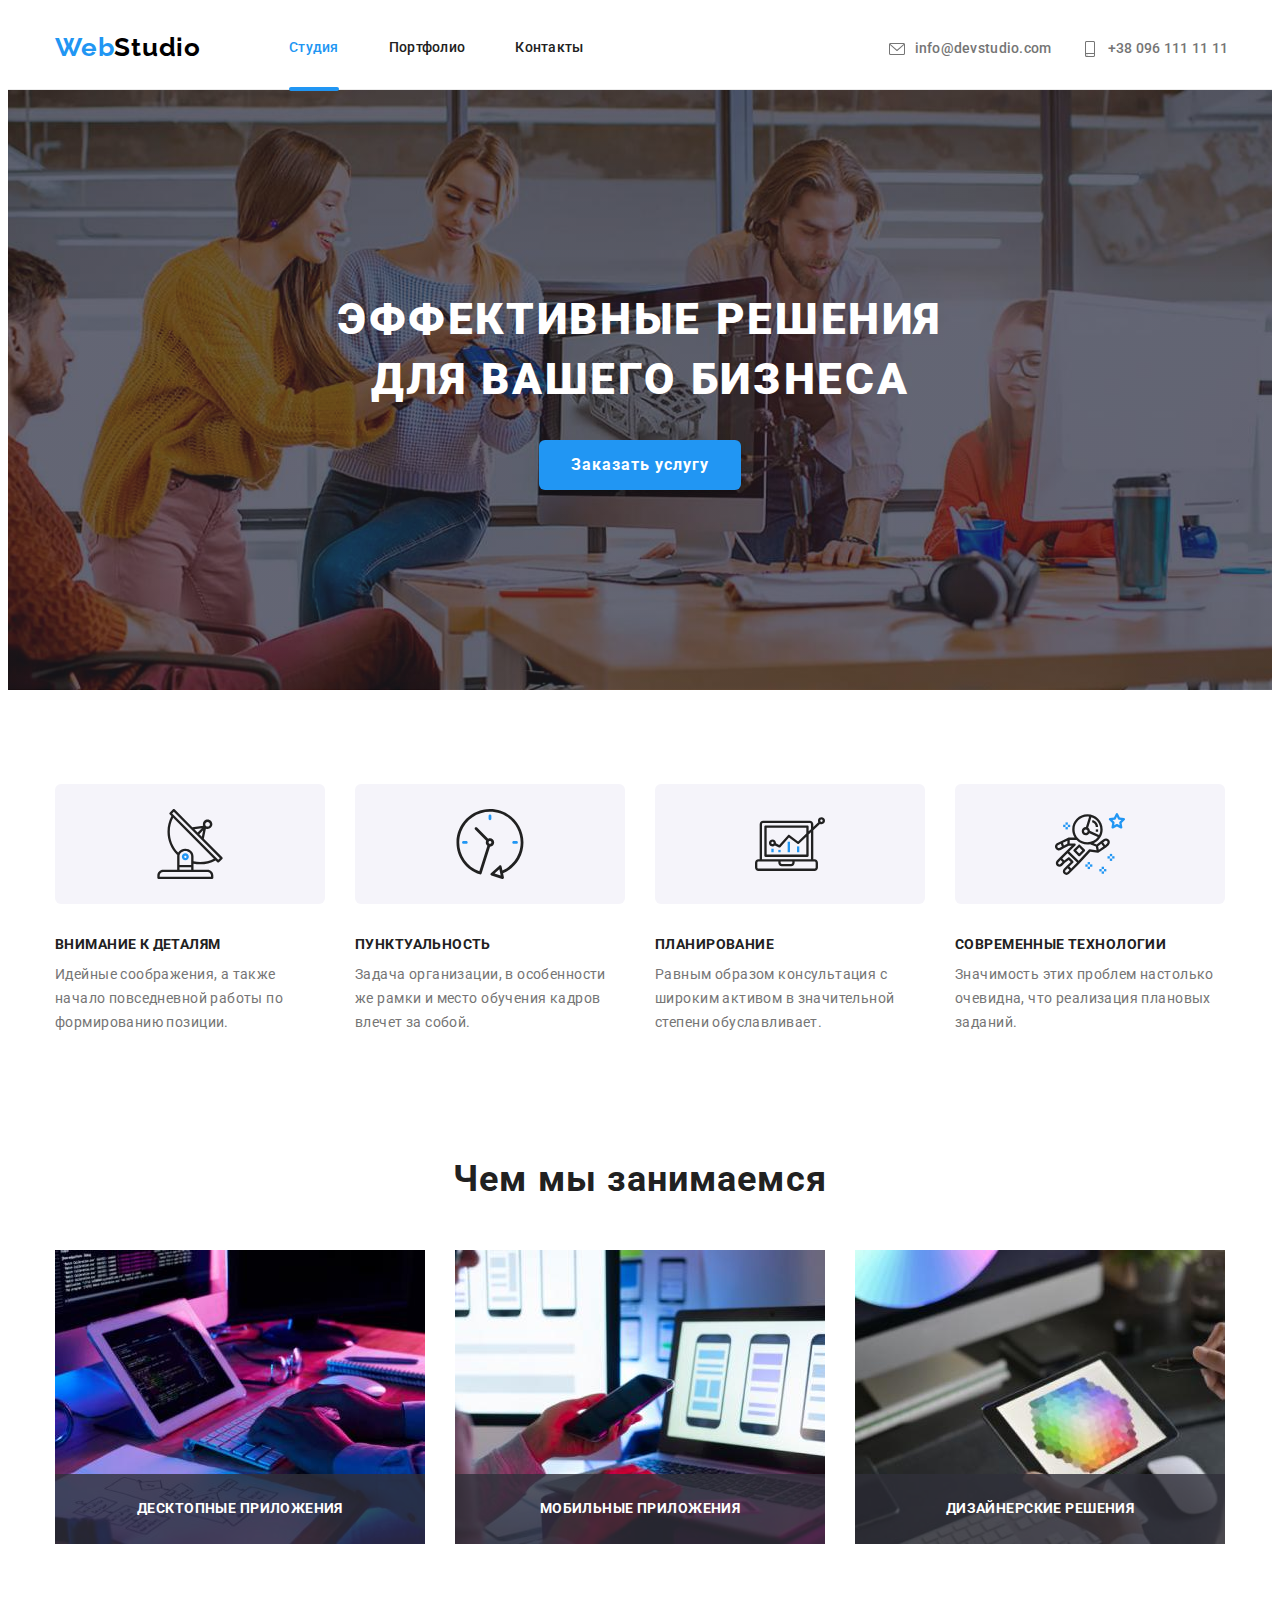
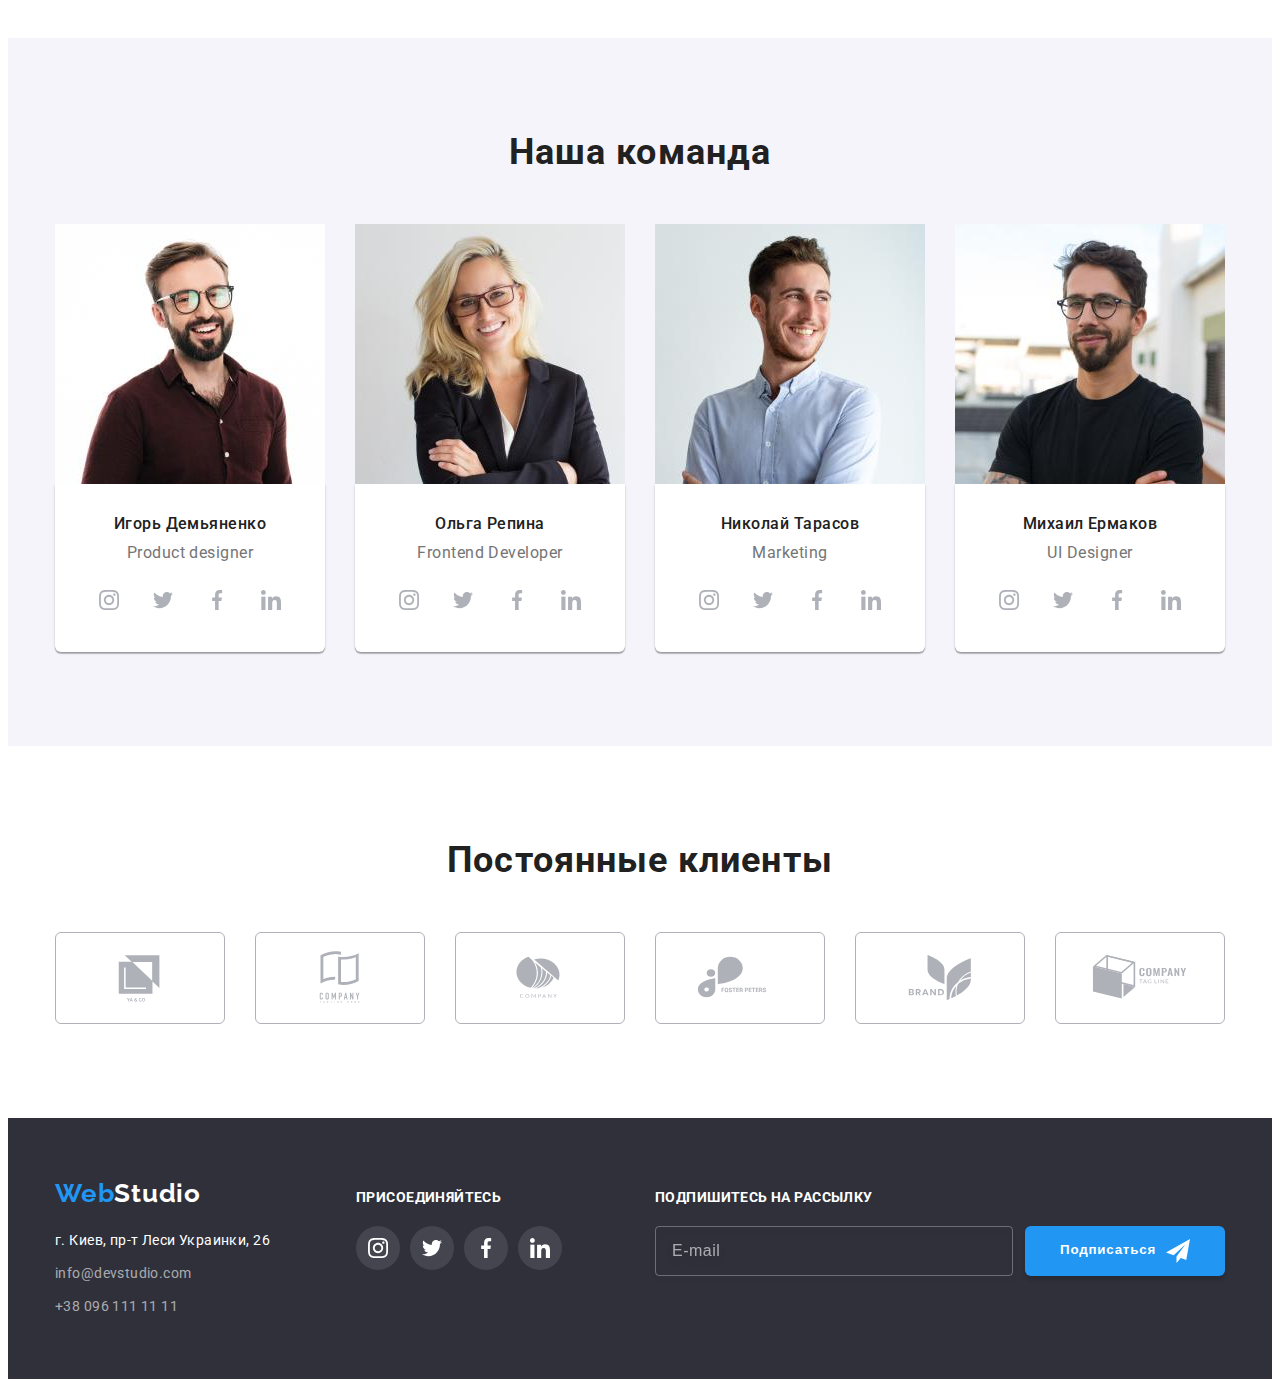
==== commit 733f255f: "HW 8" ====
--- a/index.html
+++ b/index.html
@@ -74,17 +74,19 @@
             <div class="container__header">
                 <nav class="nav">
                     <a href="" class="logo--header logo">Web<span class="logo__studio">Studio</span></a>
-                    <ul class="nav__list">
-                        <li class="nav__item">
-                            <a href="./index.html" class="nav__link current">Студия</a>
-                        </li>
-                        <li class="nav__item">
-                            <a href="./portfolio.html" class="nav__link">Портфолио</a>
-                        </li>
-                        <li class="nav__item">
-                            <a href="" class="nav__link">Контакты</a>
-                        </li>
-                    </ul>
+                    <div class="nav-left">
+                        <ul class="nav__list">
+                            <li class="nav__item">
+                                <a href="./index.html" class="nav__link current">Студия</a>
+                            </li>
+                            <li class="nav__item">
+                                <a href="./portfolio.html" class="nav__link">Портфолио</a>
+                            </li>
+                            <li class="nav__item">
+                                <a href="" class="nav__link">Контакты</a>
+                            </li>
+                        </ul>
+                    </div>
                     <div class="nav-right">
                         <ul class="contacts">
                             <li class="contacts__list">
@@ -105,7 +107,7 @@
     <main>
         <!--ГЕРОЙ-->
         <section class="hero__section">
-            <div class="container">
+            <div class="container__header">
                 <h1 class="hero__title">Эффективные решения
                     для вашего бизнеса</h1>
                 <button type="button" class="button__hero button" data-modal-open>Заказать услугу</button>
@@ -207,9 +209,21 @@
                 <h2 class="main__title">Наша команда</h2>
                 <ul class="team__list">
                     <li class="team-item">
-                        <img srcset="./images/team1_1x.jpg 1x, 
-                                    ./images/team1_2x.jpg 2x"
-                        src="./images/team1_1x.jpg"  alt="Игорь_Демьяненко">
+                        <picture>
+                            <source srcset="
+                                ./images/team1_1x.jpg 1x,
+                                ./images/team1_2x.jpg 2x
+                            " media="(min-width: 1200px)">
+                            <source srcset="
+                                ./images/team-tab-1.jpg 1x,
+                                ./images/team-tab-1-2x.jpg 2x
+                            " media="(min-width: 768px)">
+                            <source srcset="
+                                ./images/team-mob-1.jpg 1x,
+                                ./images/team-mob-1-2x.jpg 2x
+                            " media="(min-width: 480px)">
+                            <img src="./images/team-mob-1.jpg" alt="Игорь Демьяненко">
+                        </picture>
                         <div class="border-main">
                             <h3 class="names">Игорь Демьяненко</h3>
                             <p class="responsibilities" lang="en">Product designer</p>
@@ -246,9 +260,21 @@
                         </div>
                     </li>
                     <li class="team-item">
-                        <img  srcset="./images/team2_1x.jpg 1x, 
-                                    ./images/team2_2x.jpg 2x"
-                        src="./images/team2_1x.jpg" alt="Ольга_Репина" width=270 height="260">
+                        <picture>
+                            <source srcset="
+                                                        ./images/team2_1x.jpg 1x,
+                                                        ./images/team2_2x.jpg 2x
+                                                    " media="(min-width: 1200px)">
+                            <source srcset="
+                                                        ./images/team-tab-2.jpg 1x,
+                                                        ./images/team-tab-2-2x.jpg 2x
+                                                    " media="(min-width: 768px)">
+                            <source srcset="
+                                                        ./images/team-mob-2.jpg 1x,
+                                                        ./images/team-mob-2-2x.jpg 2x
+                                                    " media="(min-width: 480px)">
+                            <img src="./images/team-mob-2.jpg" alt="Ольга Репина">
+                        </picture>
                         <div class="border-main">
                             <h3 class="names">Ольга Репина</h3>
                             <p class="responsibilities" lang="en">Frontend Developer</p>
@@ -285,9 +311,21 @@
                         </div>
                     </li>
                     <li class="team-item">
-                        <img  srcset="./images/team3_1x.jpg 1x, 
-                                    ./images/team3_2x.jpg 2x"
-                        src="./images/team3_1x.jpg" alt="Николай_Тарасов" width=270 height="260">
+                        <picture>
+                            <source srcset="
+                                                        ./images/team3_1x.jpg 1x,
+                                                        ./images/team3_2x.jpg 2x
+                                                    " media="(min-width: 1200px)">
+                            <source srcset="
+                                                        ./images/team-tab-3.jpg 1x,
+                                                        ./images/team-tab-3-2x.jpg 2x
+                                                    " media="(min-width: 768px)">
+                            <source srcset="
+                                                        ./images/team-mob-3.jpg 1x,
+                                                        ./images/team-mob-3-2x.jpg 2x
+                                                    " media="(min-width: 480px)">
+                            <img src="./images/team-mob-3.jpg" alt="Николай Тарасов">
+                        </picture>
                         <div class="border-main">
                             <h3 class="names">Николай Тарасов</h3>
                             <p class="responsibilities" lang="en">Marketing</p>
@@ -324,9 +362,21 @@
                         </div>
                     </li>
                     <li class="team-item">
-                        <img  srcset="./images/team4_1x.jpg 1x, 
-                                    ./images/team4_2x.jpg 2x"
-                        src="./images/team4_1x.jpg" alt="Михаил_Ермаков">
+                        <picture>
+                            <source srcset="
+                                                        ./images/team4_1x.jpg 1x,
+                                                        ./images/team4_2x.jpg 2x
+                                                    " media="(min-width: 1200px)">
+                            <source srcset="
+                                                        ./images/team-tab-4.jpg 1x,
+                                                        ./images/team-tab-4-2x.jpg 2x
+                                                    " media="(min-width: 768px)">
+                            <source srcset="
+                                                        ./images/team-mob-4.jpg 1x,
+                                                        ./images/team-mob-4-2x.jpg 2x
+                                                    " media="(min-width: 480px)">
+                            <img src="./images/team-mob-4.jpg" alt="Михаил Ермаков">
+                        </picture>
                         <div class="border-main">
                             <h3 class="names">Михаил Ермаков</h3>
                             <p class="responsibilities" lang="en"> UI Designer</p>
@@ -424,7 +474,7 @@
                     <div class="container-footer-left">
                         <a href="" class="logo logo-foot-main">Web<span class="logo__studio--footer ">Studio</span></a>
                         <address>
-                            <ul>
+                            <ul class="contacts--footer-list">
                                 <li class="contacts--footer"><a href="https://goo.gl/maps/7hmKTm9yFbBLXRid7" class="address">г.
                                         Киев, пр-т Леси Украинки,
                                         26</a></li>
@@ -527,7 +577,7 @@
                 </div>
                     <div class="checkbox__wrap">
                         <input type="checkbox" name="terms & conditions" id="checkbox" class="checkbox">
-                        <label for="checkbox" class="checkbox__text"><span>
+                        <label for="checkbox" class="checkbox__text"><span class="checkbox--modified">
                             <svg class="icon-checked" width="16" height="15">
                                 <use href="./images/icons.svg#checked-vectr"></use>
                             </svg>
--- a/css/main.min.css
+++ b/css/main.min.css
@@ -1 +1 @@
-:root{--primary-text-color: #757575;--secondary-text-color: #212121;--accent-text-color: #2196f3;--title-text-color: #ffffff;--bgc-portfolio-cards: rgba(33, 150, 243, 0.9);--overlay-bgc: rgba(47, 48, 58, 0.8);--secondary-background-color: #f5f4fa;--third-background-color: #2f303a;--icon-fill-main: #afb1b8;--cubic-bezier: cubic-bezier(0.4, 0, 0.2, 1);--box-shadow: 0px 4px 4px rgba(0, 0, 0, 0.25);--box-shadow-long: 0px 1px 3px rgba(0, 0, 0, 0.12), 0px 1px 1px rgba(0, 0, 0, 0.14), 0px 2px 1px rgba(0, 0, 0, 0.2);--box-shadow-pf-card: 0px 1px 1px rgba(0, 0, 0, 0.12), 0px 4px 4px rgba(0, 0, 0, 0.06), 1px 4px 6px rgba(0, 0, 0, 0.16);--transition-time: 250ms}html{box-sizing:border-box}*,*::before,*::after{box-sizing:inherit}.list{list-style:none;text-decoration:none}h1,h2,h3,h4,h5,h6,p{margin:0 0}ul{margin:0;padding:0;list-style:none}.button{cursor:pointer}img{display:block;width:100%;height:auto}address{font-style:normal;text-decoration:none}.hidden{position:absolute;width:1px;height:1px;margin:-1px;border:0;padding:0;white-space:nowrap;-webkit-clip-path:inset(100%);clip-path:inset(100%);clip:rect(0 0 0 0);overflow:hidden}body{font-family:"roboto",sans-serif;background-color:var(--background-color);color:var(--primary-text-color)}@media screen and (min-width: 320px)and (max-width: 1199px){.section{padding:60px 0}}@media screen and (min-width: 1200px){.section{padding-top:94px;padding-bottom:94px}}.current{color:var(--accent-text-color)}.current::after{content:"";width:100%;height:4px;position:absolute;background-color:var(--accent-text-color);border-radius:5px;left:0;bottom:-3px}.border-main{padding:30px 32px;background-color:var(--background-color);border-radius:0 0 6px 6px;box-shadow:var(--box-shadow-long)}.is-hidden{visibility:hidden;opacity:0;pointer-events:none}.main__title{font-size:28px;line-height:33px;letter-spacing:.03em;font-weight:700;margin-bottom:50px;color:var(--secondary-text-color);text-align:center}.logo{display:inline-block;margin-left:0px;color:var(--accent-text-color);text-decoration:none;font-family:Raleway;font-size:26px;line-height:1.19;letter-spacing:.03em;font-weight:700}@media screen and (min-width: 320px)and (max-width: 1200px){.logo{font-size:24px;line-height:1.16;letter-spacing:.03em;font-weight:700}}.logo-studio{color:#000;transition:color var(--transition-time) var(--cubic-bezier)}.logo--header{padding-top:24px;padding-bottom:25px;margin-right:88px}.logo__studio{color:#000;transition:color var(--transition-time) var(--cubic-bezier)}.logo__studio:hover,.logo__studio:active{color:var(--accent-text-color)}.logo__studio--footer{color:var(--title-text-color);transition:color var(--transition-time) var(--cubic-bezier)}.logo__studio--footer:hover,.logo__studio--footer:focus{color:var(--accent-text-color)}.logo-foot-main{margin-bottom:20px}.container,.container--footer{margin:0 auto;padding:0 15px}@media screen and (min-width: 320px)and (max-width: 767px){.container,.container--footer{width:100%}}@media screen and (min-width: 480px){.container,.container--footer{width:480px}}@media screen and (min-width: 768px)and (max-width: 1199px){.container,.container--footer{width:768px}}@media screen and (min-width: 1200px){.container,.container--footer{width:1200px}}@media screen and (min-width: 1200px){.container--footer{display:flex;align-items:baseline;margin:0 auto;text-align:baseline}}.container--mob-header{padding:0 15px;display:flex;justify-content:space-between}@media screen and (min-width: 480px){.container--mob-header{width:480px;margin-left:auto;margin-right:auto}}@media screen and (min-width: 767px){.container--mob-header{display:none}}.container__header{padding:0 15px}@media screen and (min-width: 320px){.container__header{width:100%}}@media screen and (min-width: 480px){.container__header{width:480px}}@media screen and (min-width: 768px){.container__header{width:768px}}@media screen and (min-width: 1200px){.container__header{width:1200px}}.button{display:inline-block;font-family:inherit;font-size:16px;display:flex;align-items:center;text-align:center;letter-spacing:.06em;border:none}.button__hero{border-radius:6px;font-weight:700;line-height:1.87;padding:10px 32px;display:inline-block;text-align:center;color:var(--title-text-color);background-color:var(--accent-text-color);box-shadow:0px 4px 4px rgba(0,0,0,.15)}.button__filter{border-radius:4px;color:var(--secondary-text-color);background-color:var(--secondary-background-color);font-weight:500;font-size:16px;line-height:1.62;text-align:center;letter-spacing:.03em;padding:6px 22px;width:auto;transition:color var(--transition-time) var(--cubic-bezier),background-color var(--transition-time) var(--cubic-bezier),box-shadow var(--transition-time) var(--cubic-bezier)}.button__filter:hover,.button__filter:focus{color:var(--title-text-color);background-color:var(--accent-text-color);box-shadow:var(--box-shadow)}.filter__current{color:var(--title-text-color);background-color:var(--accent-text-color);box-shadow:var(--box-shadow)}@media screen and (min-width: 320px)and (max-width: 767px){.filter__margins{margin-bottom:15px;margin-right:8px}}@media screen and (min-width: 768px){.filter__margins{margin-left:8px}.filter__margins:first-child{margin-left:0}}.btn{display:inline-block}.button--modal{display:block;margin:0 auto;border-radius:6px;font-weight:700;line-height:1.87;padding:10px 54px;color:var(--title-text-color);background-color:var(--accent-text-color);box-shadow:0px 4px 4px rgba(0,0,0,.15)}.button--subscribe{display:flex;justify-content:center;align-items:center;cursor:pointer;width:200px;height:50px;border-radius:6px;font-weight:700;line-height:1.87;padding:auto auto;vertical-align:center;color:var(--title-text-color);background-color:var(--accent-text-color);letter-spacing:.06em;border:none;box-shadow:0px 4px 4px rgba(0,0,0,.15)}@media screen and (min-width: 320px)and (max-width: 1199px){.button--subscribe{margin:0 auto}}.close-menu-button{position:absolute;top:14px;right:14px;width:40px;height:40px;border:none;background-color:transparent;display:flex;align-items:center;justify-content:center;transition:fill var(--transition-time) var(--cubic-bezier)}.close-menu-button:hover,.close-menu-button:focus{fill:var(--accent-text-color);cursor:pointer}.open-menu-button{margin-left:auto;border:none;background-color:transparent}@media screen and (min-width: 767px){.open-menu-button{display:none}}.open-menu-button :hover,.open-menu-button :focus{fill:var(--accent-text-color);cursor:pointer}.social-icons__list{display:flex;justify-content:center}.social__item{width:44px;height:44px}.social__item+.social__item{margin-left:10px}.social__icon{fill:currentColor}.social__link{width:100%;height:100%;border-radius:50%;display:flex;align-items:center;justify-content:center;color:var(--icon-fill-main);transition:color var(--transition-time) var(--cubic-bezier),background-color var(--transition-time) var(--cubic-bezier)}.social__link:hover,.social__link:focus{background-color:var(--accent-text-color);color:var(--title-text-color)}.social__link--footer{color:var(--title-text-color);background-color:rgba(255,255,255,.1)}@media screen and (min-width: 1200px){.contacts{display:flex;align-items:center}}.contacts__list{display:flex;flex-direction:row}.contacts__mail,.contacts__tel{font-size:12px;line-height:1.16;letter-spacing:.02em;font-weight:500;color:var(--primary-text-color);text-decoration:none;transition:color var(--transition-time) var(--cubic-bezier)}.contacts__mail:hover,.contacts__mail:focus,.contacts__tel:hover,.contacts__tel:focus{color:var(--accent-text-color)}@media screen and (min-width: 1200px){.contacts__mail,.contacts__tel{font-size:14px;line-height:1.16;letter-spacing:.02em;font-weight:500}}.contacts__mail{padding-bottom:10px;padding-top:20px}@media screen and (min-width: 1200px){.contacts__mail{padding:32px 0;margin-right:30px}}.contacts__tel{padding-bottom:18px;margin-left:-2px}@media screen and (min-width: 1200px){.contacts__tel{padding:32px 0;margin-right:10px;padding:32px 0}}.contacts__icon{width:16px;height:16px;display:inline-block;vertical-align:middle;fill:currentColor;margin-right:10px}.contacts__link--footer{display:inline-block;font-weight:400;color:rgba(255,255,255,.6);font-size:14px;line-height:1.71;letter-spacing:.03em;text-decoration:none;transition:color var(--transition-time) var(--cubic-bezier)}.contacts__link--footer:hover,.contacts__link--footer:focus{color:var(--accent-text-color)}@media screen and (min-width: 320px)and (max-width: 1199px){.contacts__link--footer{margin-bottom:8px}}@media screen and (min-width: 1200px){.contacts--footer{max-width:231px;margin-bottom:9px}.contacts--footer :last-child{margin-bottom:0}}.form-field{margin-bottom:10px}.form__input-wrap{position:relative}.form__input{padding-left:42px;width:100%;height:40px;outline:none;border:1px solid rgba(33,33,33,.2);border-radius:4px;background-color:transparent;transition:border-color var(--transition-time) var(--cubic-bezier)}.form__input:focus,.form__input:hover{border-color:var(--accent-text-color);cursor:pointer}.form__input:focus+.form__icon-name,.form__input:hover+.form__icon-name{fill:var(--accent-text-color)}.form__icon-name{position:absolute;top:50%;transform:translateY(-50%);left:12px;transition:fill var(--transition-time) var(--cubic-bezier)}.form__input__text{display:block;margin-bottom:4px;color:var(--primary-text-color);font-size:12px;line-height:1.16;letter-spacing:.01em}.form__textarea{width:100%;height:120px;outline:none;border:1px solid rgba(33,33,33,.2);border-radius:4px;padding:12px 16px;resize:none;background-color:transparent;transition:border-color var(--transition-time) var(--cubic-bezier)}.form__textarea:focus,.form__textarea:hover{border-color:var(--accent-text-color);cursor:pointer}.form__textarea::-moz-placeholder{color:rgba(117,117,117,.5);font-size:12px;line-height:1.16;letter-spacing:.01em;color:rgba(117,117,117,.5)}.form__textarea:-ms-input-placeholder{color:rgba(117,117,117,.5);font-size:12px;line-height:1.16;letter-spacing:.01em;color:rgba(117,117,117,.5)}.form__textarea::placeholder{color:rgba(117,117,117,.5);font-size:12px;line-height:1.16;letter-spacing:.01em;color:rgba(117,117,117,.5)}.nav{display:flex;justify-content:center;font-size:14px;line-height:1.14;letter-spacing:.02em;font-weight:500}@media screen and (max-width: 768px){.nav{display:none}}@media screen and (min-width: 768px)and (max-width: 1199px){.nav{width:738px}}.header-border{border-bottom:1px solid #ececec}@media screen and (min-width: 767px){.header-border{display:flex;justify-content:center;width:768px;margin-left:auto;margin-right:auto}}.nav__list{display:flex;padding-left:0px}.nav__item{color:var(--secondary-text-color);margin-right:50px}.nav__item:last-child{margin-right:0}.nav__item:hover,.nav__item:focus{color:var(--accent-text-color)}.nav__link{position:relative;display:inline-block;padding-top:32px;padding-bottom:32px;color:var(--secondary-text-color);text-decoration:none;transition:color var(--transition-time) var(--cubic-bezier)}.nav__link:hover,.nav__link:focus{color:var(--accent-text-color)}.nav__link.current{color:var(--accent-text-color)}@media screen and (min-width: 767px){.logo--header.logo.mobile{display:none}}.nav-right{margin-left:84px;min-width:-webkit-fit-content;min-width:-moz-fit-content;min-width:fit-content}.hero__section{margin:0 auto;text-align:center;background-repeat:no-repeat;background-size:cover;background-position:center;background-color:var(--third-background-color)}@media screen and (min-width: 320px){.hero__section{background-image:linear-gradient(rgba(47, 48, 58, 0.4), rgba(47, 48, 58, 0.4)),url(../images/hero-mob-1x.jpg);padding-top:118px;padding-bottom:118px}}@media screen and (min-width: 768px){.hero__section{background-image:linear-gradient(rgba(47, 48, 58, 0.4), rgba(47, 48, 58, 0.4)),url(../images/hero-tab-1x.jpg);padding-top:118px;padding-bottom:118px}}@media screen and (min-width: 1200px){.hero__section{background-image:linear-gradient(rgba(47, 48, 58, 0.4), rgba(47, 48, 58, 0.4)),url(../images/hero-picture.jpg);max-width:1600px;padding-top:200px;padding-bottom:200px}}.hero__title{display:block;margin-top:0;margin-bottom:30px;margin-right:auto;margin-left:auto;text-align:center;color:var(--title-text-color);text-transform:uppercase}@media screen and (min-width: 320px){.hero__title{font-size:26px;line-height:1.61;letter-spacing:.06em;font-weight:900;max-width:360px}}@media screen and (min-width: 1200px){.hero__title{font-size:44px;line-height:1.36;letter-spacing:.06em;font-weight:900;max-width:696px}}.examples__section{padding-bottom:94px}@media screen and (max-width: 1199px){.examples__section{display:none}}.examples{display:flex;padding-left:0}.examples__item{margin-left:30px}.examples__item:first-child{margin-left:0}.examples__pic-div{position:relative;overflow:hidden}.examples__overlay{position:absolute;bottom:0;display:flex;width:100%;height:70px;justify-content:center;align-items:center;background-color:var(--overlay-bgc)}.examples__text{color:var(--title-text-color);font-weight:700;font-size:14px;line-height:1.14;text-align:center;letter-spacing:.03em;text-transform:uppercase}.footer{padding-top:60px;padding-bottom:60px;background-color:var(--third-background-color)}.container-footer-left{text-align:center;display:block;min-width:231px}@media screen and (min-width: 320px)and (max-width: 1199px){.container-footer-left{margin-bottom:60px}}@media screen and (min-width: 1200px){.container-footer-left{margin-right:70px;text-align:left}}.address{display:inline-block;text-decoration:none;font-style:normal;font-weight:400;color:var(--title-text-color);font-size:14px;line-height:1.71;letter-spacing:.03em;transition:color var(--transition-time) var(--cubic-bezier)}.address:hover,.address:focus{color:var(--accent-text-color)}@media screen and (min-width: 320px){.address{margin-bottom:8px}}.footer__join{text-align:center;margin-bottom:20px;color:var(--title-text-color);font-weight:700;font-size:14px;line-height:1.14;letter-spacing:.03em;text-transform:uppercase}@media screen and (min-width: 1200px){.footer__join{text-align:left}}@media screen and (min-width: 768px){.footer__wrap--left{display:flex;align-items:baseline;justify-content:space-around}}@media screen and (min-width: 1200px){.footer__wrap--left{justify-content:space-between}}@media screen and (min-width: 1200px){.footer__wrap--all{display:flex;justify-content:space-between;align-items:baseline}}@media screen and (min-width: 320px)and (max-width: 1199px){.container-footer-socials{margin-bottom:60px}}@media screen and (min-width: 1200px){.container-footer-socials{height:80px}}.features__list{margin-bottom:-30px;margin:0 auto}@media screen and (min-width: 768px){.features__list{display:flex;justify-content:center;flex-wrap:wrap;margin-left:-30px}}.features__list .features__item{margin-bottom:30px}@media screen and (min-width: 768px){.features__list .features__item{width:calc(100% / 2 - 30px);margin-left:30px}}@media screen and (min-width: 1200px){.features__list .features__item{width:calc(100% / 4 - 30px)}}.features__list .features__item+.features__list .features__item{margin-left:30px}.features__icon-block{margin-right:auto;margin-left:auto;margin-bottom:30px;display:flex;background-color:var(--secondary-background-color);width:100%;height:120px;align-items:center;justify-content:center;border-radius:6px}.features__icon{display:inline-block;justify-content:center;align-items:center}.features__title{margin-bottom:10px;display:flex;color:var(--secondary-text-color);margin-bottom:10px;font-size:14px;line-height:1.14;letter-spacing:.03em;font-weight:700;text-transform:uppercase}.features__paragraph{display:inline-block;min-width:270px;font-size:14px;line-height:1.71;letter-spacing:.03em;font-weight:400}.our-team{background-color:var(--secondary-background-color)}.team__list{margin-bottom:-30px}@media screen and (min-width: 768px){.team__list{display:flex;justify-content:center;align-items:center;flex-wrap:wrap;margin-left:-30px}}.team-item{margin-bottom:30px}@media screen and (min-width: 768px){.team-item{width:calc(100% / 2 - 30px);margin-left:30px}}@media screen and (min-width: 1200px){.team-item{width:calc(100% / 4 - 30px)}.team-item+.team-item{margin-left:30px}}.div-team{background-color:var(--title-text-color)}.names{font-size:16px;line-height:1.19;letter-spacing:.03em;font-weight:500;color:var(--secondary-text-color);text-align:center;margin-bottom:10px}.responsibilities{font-size:16px;line-height:1.19;letter-spacing:.03em;font-weight:400;text-align:center;margin-bottom:16px}.team-icons-item+.team-icons-item{margin-left:10px}.clients{display:flex}@media screen and (min-width: 320px){.clients{flex-wrap:wrap;margin:-15px}}@media screen and (min-width: 1200px){.clients{justify-items:center}}.clients__item{height:92px}@media screen and (min-width: 320px){.clients__item{width:210px;margin:15px;width:calc(100% / 2 - 30px)}}@media screen and (min-width: 768px){.clients__item{width:226px;width:calc(100% / 3 - 30px)}}@media screen and (min-width: 1200px){.clients__item{width:170px;width:calc(100% / 6 - 30px)}}.clients__item .clients__link{width:100%;height:100%;border-radius:6px;display:flex;align-items:center;justify-content:center;color:var(--icon-fill-main);border:1px solid var(--icon-fill-main);transition:color var(--transition-time) var(--cubic-bezier),border-color var(--transition-time) var(--cubic-bezier)}.clients__item .clients__link:hover,.clients__item .clients__link:focus{color:var(--accent-text-color);border:1px solid var(--accent-text-color)}@media screen and (min-width: 1200px){.subscribe{margin-left:93px;justify-content:flex-end}}@media screen and (min-width: 1200px){.subscribe__wrap{display:flex}}.subscribe__input{display:block;width:100%;height:50px;padding:15px 16px;background-color:transparent;border:1px solid rgba(255,255,255,.3);border-radius:4px;background-color:transparent;font-size:16px;line-height:1.25;align-items:center;letter-spacing:.03em;color:rgba(255,255,255,.6);filter:drop-shadow(0px 4px 4px rgba(0, 0, 0, 0.15))}.subscribe__input::-moz-placeholder{font-size:16px;line-height:1.25;align-items:center;letter-spacing:.03em;color:rgba(255,255,255,.6)}.subscribe__input:-ms-input-placeholder{font-size:16px;line-height:1.25;align-items:center;letter-spacing:.03em;color:rgba(255,255,255,.6)}.subscribe__input::placeholder{font-size:16px;line-height:1.25;align-items:center;letter-spacing:.03em;color:rgba(255,255,255,.6)}@media screen and (min-width: 320px)and (max-width: 1199px){.subscribe__input{margin-bottom:30px;margin-left:auto;margin-right:auto}}@media screen and (min-width: 480px){.subscribe__input{width:450px}}@media screen and (min-width: 1200px){.subscribe__input{width:358px;height:50px;padding:15px 16px;margin-right:12px}}.subscribe__icon{margin-left:10px}.ul-filter{display:flex;justify-content:center;margin-bottom:50px}@media screen and (min-width: 320px)and (max-width: 1199px){.ul-filter{margin-bottom:40px}}@media screen and (max-width: 767px){.ul-filter{flex-wrap:wrap;justify-content:flex-start}}.portfolio__border{border-bottom:1px solid #ececec;border-right:1px solid #ececec;border-left:1px solid #ececec;padding:20px 24px;flex-grow:1}.portfolio__link{display:flex;flex-direction:column;height:100%;flex-grow:1;text-decoration:none;transition:box-shadow var(--transition-time) var(--cubic-bezier)}.portfolio__link:hover,.portfolio__link:focus{box-shadow:var(--box-shadow-pf-card)}.portfolio__link:hover .overlay,.portfolio__link:focus .overlay{transform:translateY(-100%)}.portfolio__pic-div{position:relative;overflow:hidden}.portfolio__title{color:var(--secondary-text-color);font-weight:700;font-size:18px;line-height:2;letter-spacing:.06em;margin-top:0;margin-bottom:4px}.portfolio__paragraph{color:var(--primary-text-color);font-size:16px;line-height:1.87;letter-spacing:.03em}.portfolio__overlay-text{color:var(--title-text-color);font-size:18px;line-height:1.56;letter-spacing:.03em}.overlay{position:absolute;width:100%;height:100%;padding:63px 24px;background-color:var(--bgc-portfolio-cards);transition:transform var(--transition-time) var(--cubic-bezier);overflow:auto}.portfolio__container{display:flex;flex-wrap:wrap}@media screen and (min-width: 768px)and (max-width: 1199px){.portfolio__container{margin:-15px}}.portfolio__flex-item{margin-bottom:15px}@media screen and (min-width: 320px){.portfolio__flex-item{width:100%}}@media screen and (min-width: 480px){.portfolio__flex-item{width:450px;margin-left:auto;margin-right:auto}}@media screen and (min-width: 768px)and (max-width: 1199px){.portfolio__flex-item{margin:15px;flex-basis:calc((100% - 60px) / 2)}}@media screen and (min-width: 1199px){.portfolio__flex-item{width:370px;margin-right:30px;margin-bottom:30px}.portfolio__flex-item:nth-child(3n){margin-right:0}.portfolio__flex-item:nth-last-child(-n+3){margin-bottom:0}}.backdrop{position:fixed;top:0;left:0;width:100vw;height:100vh;background-color:rgba(0,0,0,.2);transition:opacity var(--transition-time) var(--cubic-bezier),visibility var(--transition-time) var(--cubic-bezier)}.backdrop.is-hidden .modal{transform:translate(-50%, -50%) scale(1.5)}.modal{position:absolute;top:50%;left:50%;transform:translate(-50%, -50%) scale(1);padding:40px;box-shadow:0px 1px 3px rgba(0,0,0,.12),0px 1px 1px rgba(0,0,0,.14),0px 2px 1px rgba(0,0,0,.2);border-radius:4px;background-color:#fff;transition:transform 250ms;overflow-y:scroll}@media screen and (min-width: 320px){.modal{width:90%}}@media screen and (min-width: 480px){.modal{width:450px;height:100vh}}@media screen and (min-width: 1200px){.modal{width:528px;min-height:581px}}.modal__title{margin-bottom:12px;font-size:20px;line-height:1.15;letter-spacing:.03em;font-weight:700;color:var(--secondary-text-color);text-align:center}.checkbox{-webkit-appearance:none;-moz-appearance:none;appearance:none;position:absolute}.checkbox:checked+.checkbox__text span{background-color:var(--accent-text-color);background-position:center;background-origin:border-box;background-size:cover;border:none}.checkbox:checked+.checkbox__text .icon-checked{fill:var(--background-color)}.checkbox:focus+.checkbox__text .icon-checked{border:3px solid var(--accent-text-color)}.checkbox__link{-webkit-text-decoration-skip-ink:none;text-decoration-skip-ink:none;font-size:12px;line-height:1.16;letter-spacing:.03em;font-weight:400;color:var(--accent-text-color)}.checkbox__link:focus span{border:3px solid}@media screen and (min-width: 1200px){.checkbox__link{font-size:14px;line-height:1.71;letter-spacing:.03em;font-weight:400}}.checkbox__text{display:flex;justify-content:center;align-items:center;font-size:12px;line-height:1.16;letter-spacing:.03em;font-weight:400;transition:border-color var(--transition-time) var(--cubic-bezier)}.checkbox__text:hover{cursor:pointer}.checkbox__text:hover span,.checkbox__text:focus span{cursor:pointer;border:3px solid;border-color:var(--accent-text-color)}@media screen and (min-width: 1200px){.checkbox__text{font-size:14px;line-height:1.71;letter-spacing:.03em;font-weight:400}}.checkbox__text span{width:16px;height:15px;margin-right:7px;border:2px solid var(--secondary-text-color);border-radius:2px;display:flex;justify-content:center;align-items:center;transition:background-color var(--transition-time) var(--cubic-bezier),border-color var(--transition-time) var(--cubic-bezier)}@media screen and (min-width: 1200px){.checkbox__text span{margin-right:11px}}.icon-checked{fill:transparent;transition:fill var(--transition-time) var(--cubic-bezier)}.comments{margin-bottom:20px}.checkbox__wrap{display:flex;align-items:center;justify-content:center;margin-bottom:30px}.modal-close{position:absolute;top:14px;right:14px;width:30px;height:30px;background-color:transparent;border:1px solid rgba(0,0,0,.1);border-radius:50%;display:flex;align-items:center;justify-content:center;transition:fill var(--transition-time) var(--cubic-bezier)}.modal-close:hover,.modal-close:focus{fill:var(--accent-text-color);cursor:pointer}.mob-menu{z-index:99;position:fixed;background-color:#fff;width:100vw;height:100%;top:0;left:0;padding-left:25px;display:flex;flex-direction:column;justify-content:space-between;overflow-y:scroll}@media screen and (min-width: 767px){.mob-menu{display:none}}@media screen and (min-width: 480px){.mob-menu{padding-left:40px}}.burger__list{margin-top:48px}.burger__item{margin-bottom:32px}.burger__item:last-child{margin-bottom:0}.burger__link{display:inline-block;color:var(--secondary-text-color);text-decoration:none;font-size:30px;line-height:1.17;letter-spacing:.02em;font-weight:500}.burger__link:hover,.burger__link:focus{color:var(--accent-text-color)}@media screen and (min-width: 480px){.burger__link{font-size:40px;line-height:1.17;letter-spacing:.02em;font-weight:500}}.burger__link.current{color:var(--accent-text-color)}.burger__contacts{margin-bottom:64px}.burger__tel{display:block;font-size:26px;line-height:1.18;letter-spacing:.02em;font-weight:500;text-decoration:none;color:var(--accent-text-color);padding-bottom:32px}@media screen and (min-width: 480px){.burger__tel{font-size:34px;line-height:1.18;letter-spacing:.02em;font-weight:500}}.burger__mail{display:block;font-size:24px;line-height:1.16;letter-spacing:.02em;font-weight:500;text-decoration:none;color:var(--primary-text-color)}.burger__social__list{display:flex;flex-wrap:wrap}.burger__social__item{padding-left:10px}.burger__social__item+.burger__social__item{margin-left:10px;border-left:2px solid rgba(33,33,33,.2)}.burger__social__item:first-child{padding-left:0}.burger__social__link{font-size:18px;line-height:1.2;letter-spacing:.02em;font-weight:500;text-decoration:none;color:var(--accent-text-color)}.menu-bottom{margin-bottom:48px}/*# sourceMappingURL=main.min.css.map */+:root{--primary-text-color: #757575;--secondary-text-color: #212121;--accent-text-color: #2196f3;--title-text-color: #ffffff;--bgc-portfolio-cards: rgba(33, 150, 243, 0.9);--overlay-bgc: rgba(47, 48, 58, 0.8);--secondary-background-color: #f5f4fa;--third-background-color: #2f303a;--icon-fill-main: #afb1b8;--cubic-bezier: cubic-bezier(0.4, 0, 0.2, 1);--box-shadow: 0px 4px 4px rgba(0, 0, 0, 0.25);--box-shadow-long: 0px 1px 3px rgba(0, 0, 0, 0.12), 0px 1px 1px rgba(0, 0, 0, 0.14), 0px 2px 1px rgba(0, 0, 0, 0.2);--box-shadow-pf-card: 0px 1px 1px rgba(0, 0, 0, 0.12), 0px 4px 4px rgba(0, 0, 0, 0.06), 1px 4px 6px rgba(0, 0, 0, 0.16);--transition-time: 250ms}html{box-sizing:border-box}*,*::before,*::after{box-sizing:inherit}.list{list-style:none;text-decoration:none}h1,h2,h3,h4,h5,h6,p{margin:0 0}ul{margin:0;padding:0;list-style:none}.button{cursor:pointer}img{display:block;width:100%;height:auto}address{font-style:normal;text-decoration:none}.hidden{position:absolute;width:1px;height:1px;margin:-1px;border:0;padding:0;white-space:nowrap;-webkit-clip-path:inset(100%);clip-path:inset(100%);clip:rect(0 0 0 0);overflow:hidden}body{font-family:"roboto",sans-serif;background-color:var(--background-color);color:var(--primary-text-color)}@media screen and (min-width: 320px)and (max-width: 1199px){.section{padding:60px 0}}@media screen and (min-width: 1200px){.section{padding-top:94px;padding-bottom:94px}}.current{color:var(--accent-text-color)}.current::after{content:"";width:100%;height:4px;position:absolute;background-color:var(--accent-text-color);border-radius:5px;left:0;bottom:-3px}.border-main{padding:30px 32px;background-color:var(--title-text-color);border-radius:0 0 6px 6px;box-shadow:var(--box-shadow-long)}.is-hidden{visibility:hidden;opacity:0;pointer-events:none}.main__title{margin-bottom:30px;font-size:28px;line-height:1.17;letter-spacing:.03em;font-weight:700;color:var(--secondary-text-color);text-align:center}@media screen and (min-width: 1200px){.main__title{font-size:36px;line-height:1.16;letter-spacing:.03em;font-weight:700;margin-bottom:50px;color:var(--secondary-text-color)}}.logo{display:inline-block;margin-left:0px;color:var(--accent-text-color);text-decoration:none;font-family:Raleway;font-size:26px;line-height:1.19;letter-spacing:.03em;font-weight:700}@media screen and (min-width: 320px)and (max-width: 1200px){.logo{font-size:24px;line-height:1.16;letter-spacing:.03em;font-weight:700}}.logo-studio{color:#000;transition:color var(--transition-time) var(--cubic-bezier)}.logo--header{padding-top:24px;padding-bottom:25px;margin-right:88px}.logo__studio{color:#000;transition:color var(--transition-time) var(--cubic-bezier)}.logo__studio:hover,.logo__studio:active{color:var(--accent-text-color)}.logo__studio--footer{color:var(--title-text-color);transition:color var(--transition-time) var(--cubic-bezier)}.logo__studio--footer:hover,.logo__studio--footer:focus{color:var(--accent-text-color)}.logo-foot-main{margin-bottom:20px}.container,.container--footer{margin:0 auto;padding:0 15px}@media screen and (min-width: 320px)and (max-width: 767px){.container,.container--footer{width:100%}}@media screen and (min-width: 480px){.container,.container--footer{width:480px}}@media screen and (min-width: 768px)and (max-width: 1199px){.container,.container--footer{width:768px}}@media screen and (min-width: 1200px){.container,.container--footer{width:1200px}}@media screen and (min-width: 1200px){.container--footer{display:flex;align-items:baseline;margin:0 auto;text-align:baseline}}.container--mob-header{padding:0 15px;display:flex;justify-content:space-between}@media screen and (min-width: 480px){.container--mob-header{width:480px;margin-left:auto;margin-right:auto}}@media screen and (min-width: 767px){.container--mob-header{display:none}}.container__header{padding:0 15px;margin:0 auto}@media screen and (min-width: 320px){.container__header{width:100%}}@media screen and (min-width: 480px){.container__header{width:480px}}@media screen and (min-width: 768px){.container__header{width:768px}}@media screen and (min-width: 1200px){.container__header{width:1200px}}.button{display:inline-block;font-family:inherit;font-size:16px;display:flex;align-items:center;text-align:center;letter-spacing:.06em;border:none}.button__hero{border-radius:6px;font-weight:700;line-height:1.87;padding:10px 32px;display:inline-block;text-align:center;color:var(--title-text-color);background-color:var(--accent-text-color);box-shadow:0px 4px 4px rgba(0,0,0,.15)}.button__filter{border-radius:4px;color:var(--secondary-text-color);background-color:var(--secondary-background-color);font-weight:500;font-size:16px;line-height:1.62;text-align:center;letter-spacing:.03em;padding:6px 22px;width:auto;transition:color var(--transition-time) var(--cubic-bezier),background-color var(--transition-time) var(--cubic-bezier),box-shadow var(--transition-time) var(--cubic-bezier)}.button__filter:hover,.button__filter:focus{color:var(--title-text-color);background-color:var(--accent-text-color);box-shadow:var(--box-shadow)}.filter__current{color:var(--title-text-color);background-color:var(--accent-text-color);box-shadow:var(--box-shadow)}@media screen and (min-width: 320px)and (max-width: 767px){.filter__margins{margin-bottom:15px;margin-right:8px}}@media screen and (min-width: 768px){.filter__margins{margin-left:8px}.filter__margins:first-child{margin-left:0}}.btn{display:inline-block}.button--modal{display:block;margin:0 auto;border-radius:6px;font-weight:700;line-height:1.87;padding:10px 54px;color:var(--title-text-color);background-color:var(--accent-text-color);box-shadow:0px 4px 4px rgba(0,0,0,.15)}.button--subscribe{display:flex;justify-content:center;align-items:center;cursor:pointer;width:200px;height:50px;border-radius:6px;font-weight:700;line-height:1.87;padding:auto auto;vertical-align:center;color:var(--title-text-color);background-color:var(--accent-text-color);letter-spacing:.06em;border:none;box-shadow:0px 4px 4px rgba(0,0,0,.15)}@media screen and (min-width: 320px)and (max-width: 1199px){.button--subscribe{margin:0 auto}}.close-menu-button{position:absolute;top:14px;right:14px;width:40px;height:40px;border:none;background-color:transparent;display:flex;align-items:center;justify-content:center;transition:fill var(--transition-time) var(--cubic-bezier)}.close-menu-button:hover,.close-menu-button:focus{fill:var(--accent-text-color);cursor:pointer}.open-menu-button{margin-left:auto;border:none;background-color:transparent}@media screen and (min-width: 767px){.open-menu-button{display:none}}.open-menu-button :hover,.open-menu-button :focus{fill:var(--accent-text-color);cursor:pointer}.social-icons__list{display:flex;justify-content:center}.social__item{width:44px;height:44px}.social__item+.social__item{margin-left:10px}.social__icon{fill:currentColor}.social__link{width:100%;height:100%;border-radius:50%;display:flex;align-items:center;justify-content:center;color:var(--icon-fill-main);transition:color var(--transition-time) var(--cubic-bezier),background-color var(--transition-time) var(--cubic-bezier)}.social__link:hover,.social__link:focus{background-color:var(--accent-text-color);color:var(--title-text-color)}.social__link--footer{color:var(--title-text-color);background-color:rgba(255,255,255,.1)}@media screen and (min-width: 1200px){.contacts{display:flex;align-items:center}}.contacts__list{display:flex;flex-direction:row}@media screen and (min-width: 768px)and (max-width: 1199px){.contacts__list{margin-bottom:10px}}@media screen and (min-width: 1200px){.contacts__list+.contacts__list{margin-left:30px}}@media screen and (min-width: 768px)and (max-width: 1199px){.contacts__list:last-child{margin-bottom:18px}}.contacts__mail,.contacts__tel{font-size:12px;line-height:1.16;letter-spacing:.02em;font-weight:500;color:var(--primary-text-color);text-decoration:none;transition:color var(--transition-time) var(--cubic-bezier)}.contacts__mail:hover,.contacts__mail:focus,.contacts__tel:hover,.contacts__tel:focus{color:var(--accent-text-color)}@media screen and (min-width: 1200px){.contacts__mail,.contacts__tel{font-size:14px;line-height:1.16;letter-spacing:.02em;font-weight:500}}@media screen and (min-width: 768px)and (max-width: 1199px){.contacts__mail{margin-top:21px}}@media screen and (min-width: 1200px){.contacts__mail{padding:32px 0}}.contacts__tel{margin-left:-2px}@media screen and (min-width: 1200px){.contacts__tel{padding:32px 0;padding:32px 0;margin-left:0}}.contacts__icon{width:16px;height:16px;display:inline-block;vertical-align:middle;fill:currentColor;margin-right:10px}.contacts__link--footer{display:inline-block;font-weight:400;color:rgba(255,255,255,.6);font-size:14px;line-height:1.71;letter-spacing:.03em;text-decoration:none;transition:color var(--transition-time) var(--cubic-bezier)}.contacts__link--footer:hover,.contacts__link--footer:focus{color:var(--accent-text-color)}.contacts--footer-list :last-child{margin-bottom:0}.contacts--footer{margin-bottom:8px}@media screen and (min-width: 1200px){.contacts--footer{max-width:231px;margin-bottom:9px}}.form-field{margin-bottom:10px}.form__input-wrap{position:relative}.form__input{padding-left:42px;width:100%;height:40px;outline:none;border:1px solid rgba(33,33,33,.2);border-radius:4px;background-color:transparent;transition:border-color var(--transition-time) var(--cubic-bezier)}.form__input:focus,.form__input:hover{border-color:var(--accent-text-color);cursor:pointer}.form__input:focus+.form__icon-name,.form__input:hover+.form__icon-name{fill:var(--accent-text-color)}.form__icon-name{position:absolute;top:50%;transform:translateY(-50%);left:12px;transition:fill var(--transition-time) var(--cubic-bezier)}.form__input__text{display:block;margin-bottom:4px;color:var(--primary-text-color);font-size:12px;line-height:1.16;letter-spacing:.01em}.form__textarea{width:100%;height:120px;outline:none;border:1px solid rgba(33,33,33,.2);border-radius:4px;padding:12px 16px;resize:none;background-color:transparent;transition:border-color var(--transition-time) var(--cubic-bezier)}.form__textarea:focus,.form__textarea:hover{border-color:var(--accent-text-color);cursor:pointer}.form__textarea::-moz-placeholder{color:rgba(117,117,117,.5);font-size:12px;line-height:1.16;letter-spacing:.01em;color:rgba(117,117,117,.5)}.form__textarea:-ms-input-placeholder{color:rgba(117,117,117,.5);font-size:12px;line-height:1.16;letter-spacing:.01em;color:rgba(117,117,117,.5)}.form__textarea::placeholder{color:rgba(117,117,117,.5);font-size:12px;line-height:1.16;letter-spacing:.01em;color:rgba(117,117,117,.5)}.nav{display:flex;font-size:14px;line-height:1.14;letter-spacing:.02em;font-weight:500}@media screen and (max-width: 768px){.nav{display:none}}@media screen and (min-width: 768px)and (max-width: 1199px){.nav{width:738px}}.header-border{border-bottom:1px solid #ececec}.nav__list{display:flex;padding-left:0px}.nav__item{color:var(--secondary-text-color);margin-right:50px}.nav__item:last-child{margin-right:0}.nav__item:hover,.nav__item:focus{color:var(--accent-text-color)}.nav__link{position:relative;display:inline-block;padding-top:32px;padding-bottom:32px;color:var(--secondary-text-color);text-decoration:none;transition:color var(--transition-time) var(--cubic-bezier)}.nav__link:hover,.nav__link:focus{color:var(--accent-text-color)}.nav__link.current{color:var(--accent-text-color)}@media screen and (min-width: 767px){.logo--header.logo.mobile{display:none}}.nav-right{min-width:-webkit-fit-content;min-width:-moz-fit-content;min-width:fit-content}@media screen and (min-width: 768px){.nav-left{margin-right:84px}}@media screen and (min-width: 1200px){.nav-left{margin-right:305px}}.hero__section{margin:0 auto;text-align:center;background-repeat:no-repeat;background-size:cover;background-position:center;background-color:var(--third-background-color);padding-top:118px;padding-bottom:118px}@media screen and (max-width: 480px){.hero__section{max-width:480px;background-image:-webkit-gradient(linear, left top, left bottom, from(rgba(47, 48, 58, 0.4)), to(rgba(47, 48, 58, 0.4))),url(/images/hero-mob-1x.jpg)}}@media not all,screen and (max-width: 480px)and (-webkit-min-device-pixel-ratio: 2),screen and (max-width: 480px)and (min-resolution: 192dpi),screen and (max-width: 480px)and (min-resolution: 2dppx){.hero__section{background-image:linear-gradient(rgba(47, 48, 58, 0.4), rgba(47, 48, 58, 0.4)),url(/images/hero-mob-2x.jpg)}}@media screen and (min-width: 481px){.hero__section{max-width:768px;background-image:linear-gradient(rgba(47, 48, 58, 0.4), rgba(47, 48, 58, 0.4)),url(/images/hero-tab-1x.jpg)}}@media not all,screen and (min-width: 481px)and (-webkit-min-device-pixel-ratio: 2),screen and (min-width: 481px)and (min-resolution: 192dpi),screen and (min-width: 481px)and (min-resolution: 2dppx){.hero__section{background-image:linear-gradient(rgba(47, 48, 58, 0.4), rgba(47, 48, 58, 0.4)),url(/images/hero-tab-2x.jpg)}}@media screen and (min-width: 769px){.hero__section{max-width:1600px;background-image:linear-gradient(rgba(47, 48, 58, 0.4), rgba(47, 48, 58, 0.4)),url(/images/hero_1x.jpg)}}@media not all,screen and (min-width: 769px)and (-webkit-min-device-pixel-ratio: 2),screen and (min-width: 769px)and (min-resolution: 192dpi),screen and (min-width: 769px)and (min-resolution: 2dppx){.hero__section{background-image:linear-gradient(rgba(47, 48, 58, 0.4), rgba(47, 48, 58, 0.4)),url(/images/hero_2x.jpg)}}@media screen and (max-width: 1199px){.hero__section{height:400px}}@media screen and (min-width: 1200px){.hero__section{max-width:1600px;padding-top:200px;padding-bottom:200px}}.hero__title{display:block;margin-top:0;margin-bottom:30px;margin-right:auto;margin-left:auto;text-align:center;color:var(--title-text-color);text-transform:uppercase}@media screen and (min-width: 320px){.hero__title{font-size:26px;line-height:1.61;letter-spacing:.06em;font-weight:900;max-width:360px}}@media screen and (min-width: 1200px){.hero__title{font-size:44px;line-height:1.36;letter-spacing:.06em;font-weight:900;max-width:696px}}.examples__section{padding-bottom:94px}@media screen and (max-width: 1199px){.examples__section{display:none}}.examples{display:flex;padding-left:0}.examples__item{margin-left:30px}.examples__item:first-child{margin-left:0}.examples__pic-div{position:relative;overflow:hidden}.examples__overlay{position:absolute;bottom:0;display:flex;width:100%;height:70px;justify-content:center;align-items:center;background-color:var(--overlay-bgc)}.examples__text{color:var(--title-text-color);font-weight:700;font-size:14px;line-height:1.14;text-align:center;letter-spacing:.03em;text-transform:uppercase}.footer{padding-top:60px;padding-bottom:60px;background-color:var(--third-background-color)}.container-footer-left{text-align:center;display:block;min-width:231px}@media screen and (max-width: 767px){.container-footer-left{margin-bottom:60px}}@media screen and (min-width: 1200px){.container-footer-left{margin-right:70px;text-align:left}}.address{display:inline-block;text-decoration:none;font-size:14px;line-height:1.71;letter-spacing:.03em;font-weight:400;color:var(--title-text-color);transition:color var(--transition-time) var(--cubic-bezier)}.address:hover,.address:focus{color:var(--accent-text-color)}.footer__join{text-align:center;margin-bottom:20px;color:var(--title-text-color);font-weight:700;font-size:14px;line-height:1.14;letter-spacing:.03em;text-transform:uppercase}@media screen and (min-width: 1200px){.footer__join{text-align:left}}@media screen and (min-width: 320px)and (max-width: 1199px){.footer__wrap--left{margin-bottom:60px}}@media screen and (min-width: 768px){.footer__wrap--left{display:flex;align-items:baseline;justify-content:space-around}}@media screen and (min-width: 1200px){.footer__wrap--left{justify-content:space-between;margin-right:93px}}@media screen and (min-width: 1200px){.footer__wrap--all{display:flex;justify-content:space-between;align-items:baseline}}@media screen and (min-width: 1200px){.container-footer-socials{height:80px}}.features__list{margin-bottom:-30px;margin:0 auto}@media screen and (min-width: 768px){.features__list{display:flex;justify-content:center;flex-wrap:wrap;margin-left:-30px}}.features__item{margin-bottom:30px}@media screen and (min-width: 768px){.features__item{width:calc(100% / 2 - 30px);margin-left:30px}}@media screen and (min-width: 1200px){.features__item{width:calc(100% / 4 - 30px)}.features__item+.features__item{margin-left:30px}}.features__icon-block{margin-right:auto;margin-left:auto;margin-bottom:30px;display:flex;background-color:var(--secondary-background-color);width:100%;height:120px;align-items:center;justify-content:center;border-radius:6px}.features__icon{display:inline-block;justify-content:center;align-items:center}.features__title{text-align:center;color:var(--secondary-text-color);margin-bottom:10px;font-size:14px;line-height:1.14;letter-spacing:.03em;font-weight:700;text-transform:uppercase}@media screen and (min-width: 768px){.features__title{display:inline-block}}.features__paragraph{display:inline-block;min-width:270px;font-size:14px;line-height:1.71;letter-spacing:.03em;font-weight:400}.our-team{background-color:var(--secondary-background-color)}.team__list{margin-bottom:-30px}@media screen and (min-width: 768px){.team__list{display:flex;justify-content:center;align-items:center;flex-wrap:wrap;margin-left:-30px}}.team-item{margin-bottom:30px}@media screen and (min-width: 768px){.team-item{width:calc(100% / 2 - 30px);margin-left:30px}}@media screen and (min-width: 1200px){.team-item{width:calc(100% / 4 - 30px)}.team-item+.team-item{margin-left:30px}}.div-team{background-color:var(--title-text-color)}.names{font-size:16px;line-height:1.19;letter-spacing:.03em;font-weight:500;color:var(--secondary-text-color);text-align:center;margin-bottom:10px}.responsibilities{font-size:16px;line-height:1.19;letter-spacing:.03em;font-weight:400;text-align:center;margin-bottom:16px}.team-icons-item+.team-icons-item{margin-left:10px}.clients{display:flex}@media screen and (min-width: 320px){.clients{flex-wrap:wrap;margin:-15px}}@media screen and (min-width: 1200px){.clients{justify-items:center}}.clients__item{height:92px}@media screen and (min-width: 320px){.clients__item{width:210px;margin:15px;width:calc(100% / 2 - 30px)}}@media screen and (min-width: 768px){.clients__item{width:226px;width:calc(100% / 3 - 30px)}}@media screen and (min-width: 1200px){.clients__item{width:170px;width:calc(100% / 6 - 30px)}}.clients__item .clients__link{width:100%;height:100%;border-radius:6px;display:flex;align-items:center;justify-content:center;color:var(--icon-fill-main);border:1px solid var(--icon-fill-main);transition:color var(--transition-time) var(--cubic-bezier),border-color var(--transition-time) var(--cubic-bezier)}.clients__item .clients__link:hover,.clients__item .clients__link:focus{color:var(--accent-text-color);border:1px solid var(--accent-text-color)}@media screen and (min-width: 1200px){.subscribe{justify-content:flex-end}}@media screen and (min-width: 1200px){.subscribe__wrap{display:flex}}.subscribe__input{display:block;width:100%;height:50px;padding:15px 16px;background-color:transparent;border:1px solid rgba(255,255,255,.3);border-radius:4px;background-color:transparent;font-size:16px;line-height:1.25;align-items:center;letter-spacing:.03em;color:rgba(255,255,255,.6);filter:drop-shadow(0px 4px 4px rgba(0, 0, 0, 0.15))}.subscribe__input::-moz-placeholder{font-size:16px;line-height:1.25;align-items:center;letter-spacing:.03em;color:rgba(255,255,255,.6)}.subscribe__input:-ms-input-placeholder{font-size:16px;line-height:1.25;align-items:center;letter-spacing:.03em;color:rgba(255,255,255,.6)}.subscribe__input::placeholder{font-size:16px;line-height:1.25;align-items:center;letter-spacing:.03em;color:rgba(255,255,255,.6)}@media screen and (min-width: 320px)and (max-width: 1199px){.subscribe__input{margin-bottom:30px;margin-left:auto;margin-right:auto}}@media screen and (min-width: 480px){.subscribe__input{width:450px}}@media screen and (min-width: 1200px){.subscribe__input{width:358px;height:50px;padding:15px 16px;margin-right:12px}}.subscribe__icon{margin-left:10px}.ul-filter{display:flex;justify-content:center;margin-bottom:50px}@media screen and (min-width: 320px)and (max-width: 1199px){.ul-filter{margin-bottom:40px}}@media screen and (max-width: 767px){.ul-filter{flex-wrap:wrap;justify-content:flex-start}}.portfolio__border{border-bottom:1px solid #ececec;border-right:1px solid #ececec;border-left:1px solid #ececec;padding:20px 24px;flex-grow:1}.portfolio__link{display:flex;flex-direction:column;height:100%;flex-grow:1;text-decoration:none;transition:box-shadow var(--transition-time) var(--cubic-bezier)}.portfolio__link:hover,.portfolio__link:focus{box-shadow:var(--box-shadow-pf-card)}.portfolio__link:hover .overlay,.portfolio__link:focus .overlay{transform:translateY(-100%)}.portfolio__pic-div{position:relative;overflow:hidden}.portfolio__title{color:var(--secondary-text-color);font-weight:700;font-size:18px;line-height:2;letter-spacing:.06em;margin-top:0;margin-bottom:4px}.portfolio__paragraph{color:var(--primary-text-color);font-size:16px;line-height:1.87;letter-spacing:.03em}.portfolio__overlay-text{color:var(--title-text-color);font-size:18px;line-height:1.56;letter-spacing:.03em}.overlay{position:absolute;width:100%;height:100%;padding:63px 24px;background-color:var(--bgc-portfolio-cards);transition:transform var(--transition-time) var(--cubic-bezier);overflow:auto}.portfolio__container{display:flex;flex-wrap:wrap}@media screen and (min-width: 768px)and (max-width: 1199px){.portfolio__container{margin:-15px}}.portfolio__flex-item{margin-bottom:15px}@media screen and (min-width: 320px){.portfolio__flex-item{width:100%;margin-bottom:30px}}@media screen and (min-width: 480px){.portfolio__flex-item{width:450px;margin-left:auto;margin-right:auto}}@media screen and (min-width: 768px)and (max-width: 1199px){.portfolio__flex-item{margin:15px;flex-basis:calc((100% - 60px) / 2)}}@media screen and (min-width: 1199px){.portfolio__flex-item{width:370px;margin-right:30px;margin-bottom:30px}.portfolio__flex-item:nth-child(3n){margin-right:0}.portfolio__flex-item:nth-last-child(-n+3){margin-bottom:0}}.backdrop{position:fixed;top:0;left:0;width:100vw;height:100vh;background-color:rgba(0,0,0,.2);transition:opacity var(--transition-time) var(--cubic-bezier),visibility var(--transition-time) var(--cubic-bezier)}.backdrop.is-hidden .modal{transform:translate(-50%, -50%) scale(1.5)}.modal{position:absolute;top:50%;left:50%;transform:translate(-50%, -50%) scale(1);padding:40px;box-shadow:0px 1px 3px rgba(0,0,0,.12),0px 1px 1px rgba(0,0,0,.14),0px 2px 1px rgba(0,0,0,.2);border-radius:4px;background-color:#fff;transition:transform 250ms;overflow-y:scroll}@media screen and (min-width: 320px){.modal{width:90%}}@media screen and (min-width: 480px){.modal{width:450px}}@media screen and (min-width: 1200px){.modal{width:528px;min-height:581px}}.modal__title{margin-bottom:12px;font-size:20px;line-height:1.15;letter-spacing:.03em;font-weight:700;color:var(--secondary-text-color);text-align:center}.checkbox{-webkit-appearance:none;-moz-appearance:none;appearance:none;position:absolute}.checkbox:checked+.checkbox__text span{background-color:var(--accent-text-color);background-position:center;background-origin:border-box;background-size:cover;border:none}.checkbox:checked+.checkbox__text .icon-checked{fill:var(--background-color)}.checkbox:focus+.checkbox__text .icon-checked{border:3px solid var(--accent-text-color)}.checkbox__link{-webkit-text-decoration-skip-ink:none;text-decoration-skip-ink:none;font-size:12px;line-height:1.16;letter-spacing:.03em;font-weight:400;color:var(--accent-text-color)}.checkbox__link:focus span{border:3px solid}@media screen and (min-width: 1200px){.checkbox__link{font-size:14px;line-height:1.71;letter-spacing:.03em;font-weight:400}}.checkbox__text{display:inline-block;justify-content:center;align-items:center;font-size:12px;line-height:1.16;letter-spacing:.03em;font-weight:400;transition:border-color var(--transition-time) var(--cubic-bezier)}.checkbox__text:hover{cursor:pointer}.checkbox__text:hover span,.checkbox__text:focus span{cursor:pointer;border:3px solid;border-color:var(--accent-text-color)}@media screen and (min-width: 1200px){.checkbox__text{font-size:14px;line-height:1.71;letter-spacing:.03em;font-weight:400}}@media screen and (min-width: 479px){.checkbox__text{display:flex}}.checkbox--modified{display:inline-block;margin-right:8px}.checkbox__text span{width:16px;height:15px;margin-right:7px;border:2px solid var(--secondary-text-color);border-radius:2px;display:flex;justify-content:center;align-items:center;transition:background-color var(--transition-time) var(--cubic-bezier),border-color var(--transition-time) var(--cubic-bezier)}@media screen and (min-width: 1200px){.checkbox__text span{margin-right:11px}}.icon-checked{fill:transparent;transition:fill var(--transition-time) var(--cubic-bezier)}.comments{margin-bottom:20px}.checkbox__wrap{display:flex;align-items:center;justify-content:center;margin-bottom:30px}.modal-close{position:absolute;top:14px;right:14px;width:30px;height:30px;background-color:transparent;border:1px solid rgba(0,0,0,.1);border-radius:50%;display:flex;align-items:center;justify-content:center;transition:fill var(--transition-time) var(--cubic-bezier)}.modal-close:hover,.modal-close:focus{fill:var(--accent-text-color);cursor:pointer}.mob-menu{z-index:99;position:fixed;background-color:#fff;width:100vw;height:100%;top:0;left:0;padding-left:25px;display:flex;flex-direction:column;justify-content:space-between;overflow-y:scroll;transition:opacity var(--transition-time) var(--cubic-bezier),visibility var(--transition-time) var(--cubic-bezier)}@media screen and (min-width: 767px){.mob-menu{display:none}}@media screen and (min-width: 480px){.mob-menu{padding-left:40px}}.mob-menu.is-hidden .modal{transform:scale(1.5)}.burger__list{margin-top:48px}.burger__item{margin-bottom:32px}.burger__item:last-child{margin-bottom:0}.burger__link{display:inline-block;color:var(--secondary-text-color);text-decoration:none;font-size:30px;line-height:1.17;letter-spacing:.02em;font-weight:500}.burger__link:hover,.burger__link:focus{color:var(--accent-text-color)}@media screen and (min-width: 480px){.burger__link{font-size:40px;line-height:1.17;letter-spacing:.02em;font-weight:500}}.burger__link.current{color:var(--accent-text-color)}.burger__contacts{margin-bottom:64px}.burger__tel{display:block;font-size:26px;line-height:1.18;letter-spacing:.02em;font-weight:500;text-decoration:none;color:var(--accent-text-color);padding-bottom:32px}@media screen and (min-width: 480px){.burger__tel{font-size:34px;line-height:1.18;letter-spacing:.02em;font-weight:500}}.burger__mail{display:block;font-size:24px;line-height:1.16;letter-spacing:.02em;font-weight:500;text-decoration:none;color:var(--primary-text-color)}.burger__social__list{display:flex;flex-wrap:wrap}.burger__social__item{padding-left:10px}.burger__social__item+.burger__social__item{margin-left:10px;border-left:2px solid rgba(33,33,33,.2)}.burger__social__item:first-child{padding-left:0}.burger__social__link{font-size:18px;line-height:1.2;letter-spacing:.02em;font-weight:500;text-decoration:none;color:var(--accent-text-color)}.menu-bottom{margin-bottom:48px}.mob-menu.container.is-hidden{opacity:0}/*# sourceMappingURL=main.min.css.map */